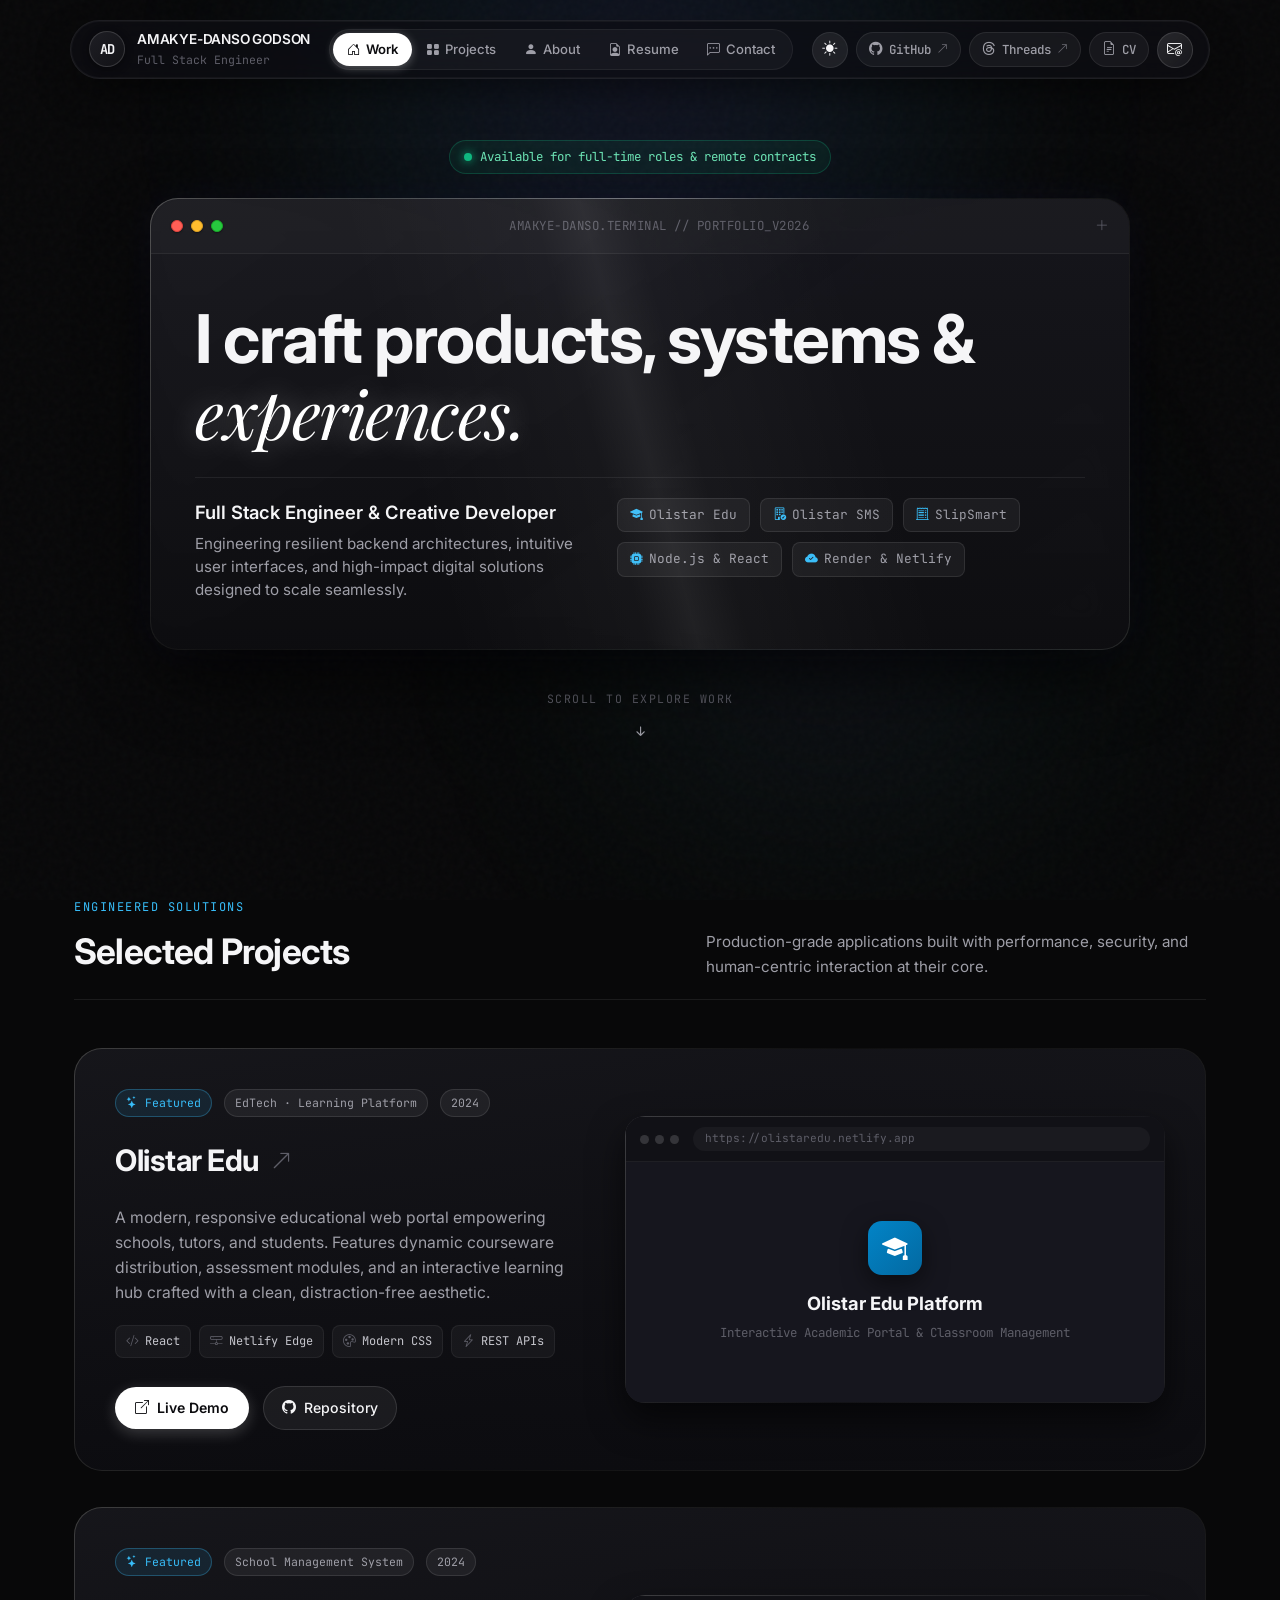
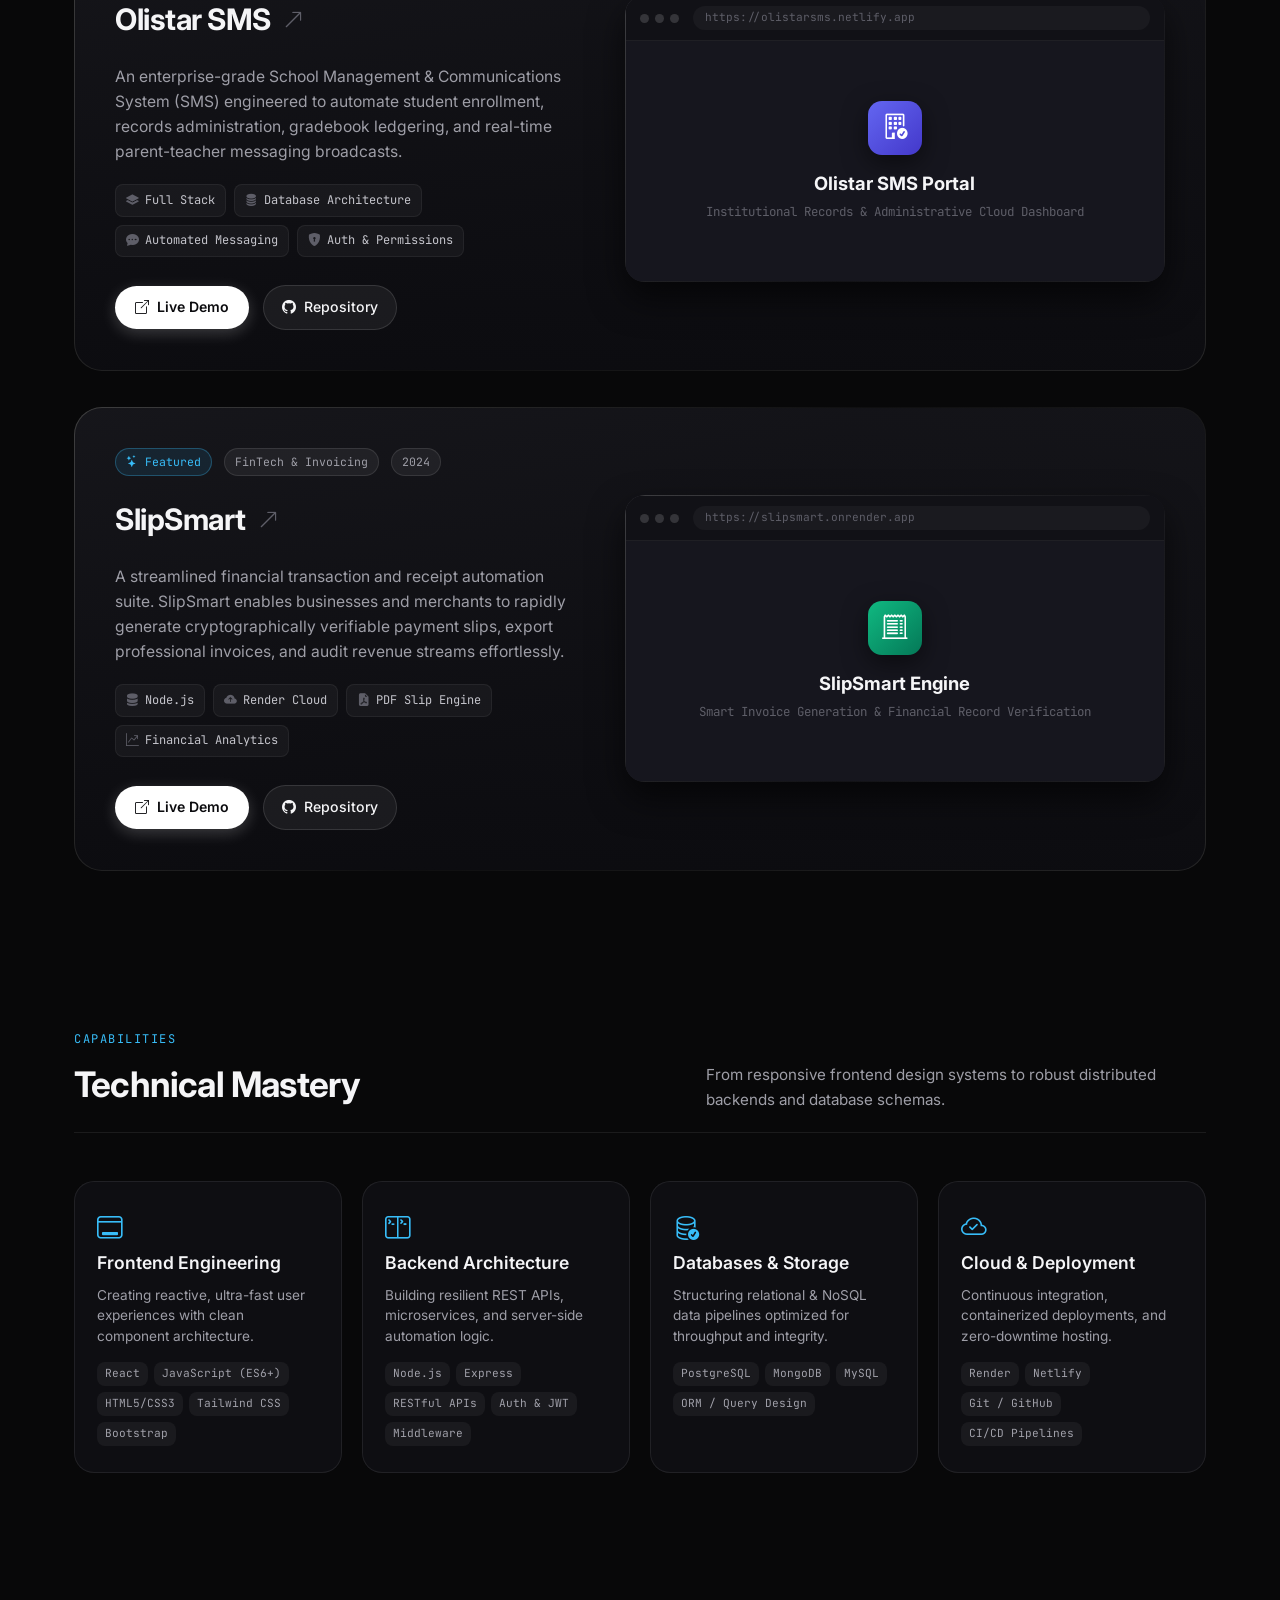
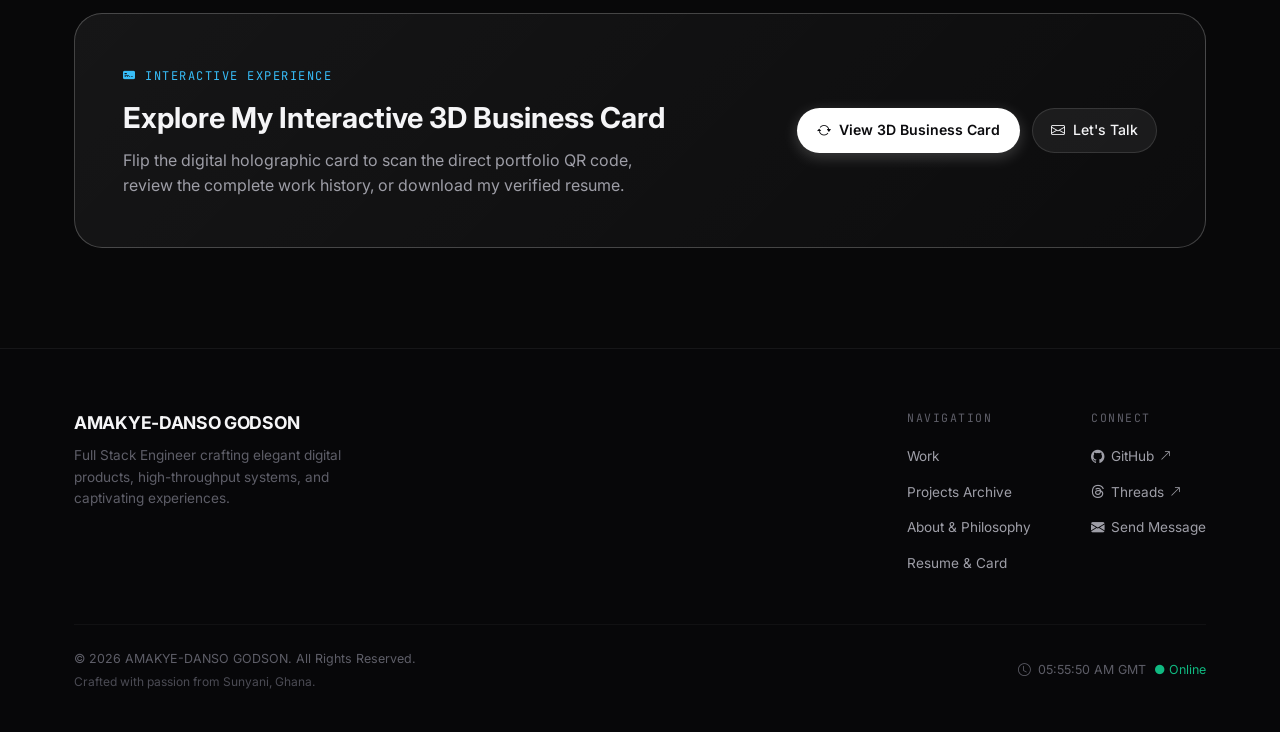
==== index.html @ 81cf9784 "Initial portfolio site" ====
<!DOCTYPE html>
<html lang="en">
<head>
  <meta charset="UTF-8">
  <meta name="viewport" content="width=device-width, initial-scale=1.0">
  <title>AMAKYE-DANSO GODSON — Full Stack Engineer & Creative Developer</title>
  <meta name="description" content="Portfolio of Amakye-Danso Godson, Full Stack Engineer & Creative Developer. Explore featured projects: Olistar Edu, Olistar SMS, SlipSmart, and scalable web solutions.">

  <!-- Bootstrap Icons -->
  <link rel="stylesheet" href="https://cdn.jsdelivr.net/npm/bootstrap-icons@1.11.3/font/bootstrap-icons.min.css">

  <!-- Main Stylesheet -->
  <link rel="stylesheet" href="css/style.css">
</head>
<body>

  <!-- Ambient Light Orbs & Analog Grain -->
  <div class="bg-ambient">
    <div class="ambient-gradient-top"></div>
    <div class="ambient-gradient-bottom"></div>
  </div>
  <div class="bg-noise"></div>

  <div class="site-wrapper">

    <!-- FLOATING ISLAND NAVIGATION -->
    <header class="nav-fixed-container">
      <nav class="nav-bar">
        <!-- Left: Logo & Identity -->
        <a href="index.html" class="nav-left">
          <div class="nav-logo-badge">AD</div>
          <div class="nav-author-info">
            <span class="nav-author-name">AMAKYE-DANSO GODSON</span>
            <span class="nav-author-title">Full Stack Engineer</span>
          </div>
        </a>

        <!-- Center: Nav Pill Switcher -->
        <div class="nav-center">
          <div class="nav-pill-wrapper">
            <a href="index.html" class="nav-link active"><i class="bi bi-house-door"></i> Work</a>
            <a href="projects.html" class="nav-link"><i class="bi bi-grid-fill"></i> Projects</a>
            <a href="about.html" class="nav-link"><i class="bi bi-person-fill"></i> About</a>
            <a href="resume.html" class="nav-link"><i class="bi bi-file-earmark-person"></i> Resume</a>
            <a href="contact.html" class="nav-link"><i class="bi bi-chat-left-dots"></i> Contact</a>
          </div>
        </div>

        <!-- Right: Social Chips & Quick Action -->
        <div class="nav-right">
          <button type="button" class="theme-toggle-btn" id="themeToggleBtn" title="Toggle Light/Dark Theme" aria-label="Toggle Light/Dark Theme">
            <i class="bi bi-sun-fill"></i>
          </button>
          <a href="https://github.com/mizzlebankai" target="_blank" rel="noopener noreferrer" class="nav-chip" title="GitHub Profile">
            <i class="bi bi-github"></i>
            <span>GitHub</span>
            <i class="bi bi-arrow-up-right external-icon"></i>
          </a>
          <a href="https://www.threads.net/@godson.ad" target="_blank" rel="noopener noreferrer" class="nav-chip" title="Threads Profile">
            <i class="bi bi-threads"></i>
            <span>Threads</span>
            <i class="bi bi-arrow-up-right external-icon"></i>
          </a>
          <a href="resume.html" class="nav-chip" title="View Resume">
            <i class="bi bi-file-earmark-text"></i>
            <span>CV</span>
          </a>
          <a href="contact.html" class="nav-contact-btn" title="Contact Me">
            <i class="bi bi-envelope-at"></i>
          </a>
          <button class="mobile-nav-toggle" id="mobileMenuBtn" aria-label="Toggle navigation menu">
            <i class="bi bi-list"></i>
          </button>
        </div>
      </nav>
    </header>

    <!-- MOBILE NAV DRAWER -->
    <div class="mobile-nav-drawer" id="mobileNavDrawer">
      <div style="display: flex; align-items: center; justify-content: space-between; padding: 10px 16px; background: rgba(255, 255, 255, 0.04); border-radius: var(--radius-md); margin-bottom: 4px;">
        <span style="font-size: 0.9rem; font-weight: 500; color: var(--text-secondary);"><i class="bi bi-circle-half me-2"></i> Theme Switch</span>
        <button type="button" class="theme-toggle-btn" title="Toggle Theme" aria-label="Toggle Theme">
          <i class="bi bi-sun-fill"></i>
        </button>
      </div>
      <a href="index.html" class="mobile-nav-link active">
        <span><i class="bi bi-house-door me-2"></i> Home / Work</span>
        <i class="bi bi-chevron-right"></i>
      </a>
      <a href="projects.html" class="mobile-nav-link">
        <span><i class="bi bi-grid-fill me-2"></i> Projects</span>
        <i class="bi bi-chevron-right"></i>
      </a>
      <a href="about.html" class="mobile-nav-link">
        <span><i class="bi bi-person-fill me-2"></i> About Me</span>
        <i class="bi bi-chevron-right"></i>
      </a>
      <a href="resume.html" class="mobile-nav-link">
        <span><i class="bi bi-file-earmark-person me-2"></i> Resume & Business Card</span>
        <i class="bi bi-chevron-right"></i>
      </a>
      <a href="contact.html" class="mobile-nav-link">
        <span><i class="bi bi-chat-left-dots me-2"></i> Contact</span>
        <i class="bi bi-chevron-right"></i>
      </a>
      <div style="display: flex; gap: 10px; margin-top: 8px;">
        <a href="https://github.com/mizzlebankai" target="_blank" class="btn-secondary" style="flex: 1; justify-content: center;">
          <i class="bi bi-github"></i> GitHub
        </a>
        <a href="https://www.threads.net/@godson.ad" target="_blank" class="btn-secondary" style="flex: 1; justify-content: center;">
          <i class="bi bi-threads"></i> Threads
        </a>
      </div>
    </div>

    <!-- MAIN CONTENT -->
    <main>
      <!-- HERO SECTION: THE PERRY WANG OS WINDOW -->
      <section class="section-hero">
        <div class="container" style="display: flex; flex-direction: column; align-items: center;">

          <!-- Availability Pill -->
          <div class="hero-badge-container">
            <div class="status-pill">
              <span class="status-dot"></span>
              <span>Available for full-time roles & remote contracts</span>
            </div>
          </div>

          <!-- The Signature Glass OS Window Card -->
          <div class="window-outer-shell reveal-on-scroll">
            <div class="glare-edge-top"></div>
            <div class="window-body">
              <div class="window-sheen"></div>

              <!-- Window Titlebar with Traffic Lights -->
              <div class="window-titlebar">
                <div class="window-dots">
                  <span class="window-dot red"></span>
                  <span class="window-dot yellow"></span>
                  <span class="window-dot green"></span>
                </div>
                <div class="window-title">amakye-danso.terminal // portfolio_v2026</div>
                <div class="window-controls">
                  <i class="bi bi-plus-lg"></i>
                </div>
              </div>

              <!-- Window Content Area -->
              <div class="window-content">
                <h1 class="hero-headline">
                  I craft products, systems & <span class="serif-italic">experiences.</span>
                </h1>

                <div class="hero-subtext-grid">
                  <div class="hero-role-block">
                    <div class="hero-role-title">Full Stack Engineer & Creative Developer</div>
                    <p class="hero-role-desc">
                      Engineering resilient backend architectures, intuitive user interfaces, and high-impact digital solutions designed to scale seamlessly.
                    </p>
                  </div>

                  <div class="hero-meta-block">
                    <div class="hero-highlights">
                      <div class="hero-tag">
                        <i class="bi bi-mortarboard-fill"></i>
                        <span>Olistar Edu</span>
                      </div>
                      <div class="hero-tag">
                        <i class="bi bi-building-check"></i>
                        <span>Olistar SMS</span>
                      </div>
                      <div class="hero-tag">
                        <i class="bi bi-receipt-cutoff"></i>
                        <span>SlipSmart</span>
                      </div>
                      <div class="hero-tag">
                        <i class="bi bi-cpu-fill"></i>
                        <span>Node.js & React</span>
                      </div>
                      <div class="hero-tag">
                        <i class="bi bi-cloud-check-fill"></i>
                        <span>Render & Netlify</span>
                      </div>
                    </div>
                  </div>
                </div>
              </div>
            </div>
          </div>

          <!-- Bouncing Scroll Indicator -->
          <div class="scroll-indicator-wrap">
            <span class="scroll-text">Scroll to explore work</span>
            <i class="bi bi-arrow-down-short scroll-icon"></i>
          </div>

        </div>
      </section>

      <!-- FEATURED PROJECTS SECTION -->
      <section class="section-projects" id="projects">
        <div class="container">
          <div class="section-header">
            <div class="section-title-wrap">
              <span class="section-overline">Engineered Solutions</span>
              <h2 class="section-title">Selected Projects</h2>
            </div>
            <p class="section-desc">
              Production-grade applications built with performance, security, and human-centric interaction at their core.
            </p>
          </div>

          <div class="projects-grid">

            <!-- PROJECT 1: Olistar Edu -->
            <div class="project-card-outer reveal-on-scroll">
              <div class="card-ambient-bloom bloom-edu"></div>
              <div class="project-card-inner">
                <div class="project-content">
                  <div class="project-meta-row">
                    <span class="project-badge featured"><i class="bi bi-stars"></i> Featured</span>
                    <span class="project-badge">EdTech · Learning Platform</span>
                    <span class="project-badge">2024</span>
                  </div>

                  <div class="project-title-row">
                    <h3 class="project-name">Olistar Edu</h3>
                    <a href="https://Olistaredu.netlify.app" target="_blank" rel="noopener noreferrer" class="project-arrow-icon" title="Visit Live Application">
                      <i class="bi bi-arrow-up-right"></i>
                    </a>
                  </div>

                  <p class="project-description">
                    A modern, responsive educational web portal empowering schools, tutors, and students. Features dynamic courseware distribution, assessment modules, and an interactive learning hub crafted with a clean, distraction-free aesthetic.
                  </p>

                  <div class="project-tech-stack">
                    <span class="tech-chip"><i class="bi bi-code-slash"></i> React</span>
                    <span class="tech-chip"><i class="bi bi-hdd-network"></i> Netlify Edge</span>
                    <span class="tech-chip"><i class="bi bi-palette"></i> Modern CSS</span>
                    <span class="tech-chip"><i class="bi bi-lightning-charge"></i> REST APIs</span>
                  </div>

                  <div class="project-actions">
                    <a href="https://Olistaredu.netlify.app" target="_blank" rel="noopener noreferrer" class="btn-primary">
                      <i class="bi bi-box-arrow-up-right"></i> Live Demo
                    </a>
                    <a href="https://github.com/mizzlebankai" target="_blank" rel="noopener noreferrer" class="btn-secondary">
                      <i class="bi bi-github"></i> Repository
                    </a>
                  </div>
                </div>

                <!-- Visual Preview Mockup -->
                <div class="project-preview-mockup">
                  <div class="mockup-header">
                    <span class="mockup-dot"></span>
                    <span class="mockup-dot"></span>
                    <span class="mockup-dot"></span>
                    <div class="mockup-address-bar">https://olistaredu.netlify.app</div>
                  </div>
                  <div class="mockup-visual">
                    <div class="mockup-inner-hero">
                      <div class="mockup-brand-icon icon-edu">
                        <i class="bi bi-mortarboard-fill"></i>
                      </div>
                      <div class="mockup-brand-title">Olistar Edu Platform</div>
                      <div class="mockup-brand-desc">Interactive Academic Portal & Classroom Management</div>
                    </div>
                  </div>
                </div>
              </div>
            </div>

            <!-- PROJECT 2: Olistar SMS -->
            <div class="project-card-outer reveal-on-scroll">
              <div class="card-ambient-bloom bloom-sms"></div>
              <div class="project-card-inner">
                <div class="project-content">
                  <div class="project-meta-row">
                    <span class="project-badge featured"><i class="bi bi-stars"></i> Featured</span>
                    <span class="project-badge">School Management System</span>
                    <span class="project-badge">2024</span>
                  </div>

                  <div class="project-title-row">
                    <h3 class="project-name">Olistar SMS</h3>
                    <a href="https://olistarsms.netlify.app" target="_blank" rel="noopener noreferrer" class="project-arrow-icon" title="Visit Live Application">
                      <i class="bi bi-arrow-up-right"></i>
                    </a>
                  </div>

                  <p class="project-description">
                    An enterprise-grade School Management & Communications System (SMS) engineered to automate student enrollment, records administration, gradebook ledgering, and real-time parent-teacher messaging broadcasts.
                  </p>

                  <div class="project-tech-stack">
                    <span class="tech-chip"><i class="bi bi-layers-fill"></i> Full Stack</span>
                    <span class="tech-chip"><i class="bi bi-database-fill"></i> Database Architecture</span>
                    <span class="tech-chip"><i class="bi bi-chat-dots-fill"></i> Automated Messaging</span>
                    <span class="tech-chip"><i class="bi bi-shield-lock-fill"></i> Auth & Permissions</span>
                  </div>

                  <div class="project-actions">
                    <a href="https://olistarsms.netlify.app" target="_blank" rel="noopener noreferrer" class="btn-primary">
                      <i class="bi bi-box-arrow-up-right"></i> Live Demo
                    </a>
                    <a href="https://github.com/mizzlebankai" target="_blank" rel="noopener noreferrer" class="btn-secondary">
                      <i class="bi bi-github"></i> Repository
                    </a>
                  </div>
                </div>

                <!-- Visual Preview Mockup -->
                <div class="project-preview-mockup">
                  <div class="mockup-header">
                    <span class="mockup-dot"></span>
                    <span class="mockup-dot"></span>
                    <span class="mockup-dot"></span>
                    <div class="mockup-address-bar">https://olistarsms.netlify.app</div>
                  </div>
                  <div class="mockup-visual">
                    <div class="mockup-inner-hero">
                      <div class="mockup-brand-icon icon-sms">
                        <i class="bi bi-building-check"></i>
                      </div>
                      <div class="mockup-brand-title">Olistar SMS Portal</div>
                      <div class="mockup-brand-desc">Institutional Records & Administrative Cloud Dashboard</div>
                    </div>
                  </div>
                </div>
              </div>
            </div>

            <!-- PROJECT 3: SlipSmart -->
            <div class="project-card-outer reveal-on-scroll">
              <div class="card-ambient-bloom bloom-slipsmart"></div>
              <div class="project-card-inner">
                <div class="project-content">
                  <div class="project-meta-row">
                    <span class="project-badge featured"><i class="bi bi-stars"></i> Featured</span>
                    <span class="project-badge">FinTech & Invoicing</span>
                    <span class="project-badge">2024</span>
                  </div>

                  <div class="project-title-row">
                    <h3 class="project-name">SlipSmart</h3>
                    <a href="https://slipsmart.onrender.app" target="_blank" rel="noopener noreferrer" class="project-arrow-icon" title="Visit Live Application">
                      <i class="bi bi-arrow-up-right"></i>
                    </a>
                  </div>

                  <p class="project-description">
                    A streamlined financial transaction and receipt automation suite. SlipSmart enables businesses and merchants to rapidly generate cryptographically verifiable payment slips, export professional invoices, and audit revenue streams effortlessly.
                  </p>

                  <div class="project-tech-stack">
                    <span class="tech-chip"><i class="bi bi-server"></i> Node.js</span>
                    <span class="tech-chip"><i class="bi bi-cloud-arrow-up-fill"></i> Render Cloud</span>
                    <span class="tech-chip"><i class="bi bi-file-earmark-pdf-fill"></i> PDF Slip Engine</span>
                    <span class="tech-chip"><i class="bi bi-graph-up-arrow"></i> Financial Analytics</span>
                  </div>

                  <div class="project-actions">
                    <a href="https://slipsmart.onrender.app" target="_blank" rel="noopener noreferrer" class="btn-primary">
                      <i class="bi bi-box-arrow-up-right"></i> Live Demo
                    </a>
                    <a href="https://github.com/mizzlebankai" target="_blank" rel="noopener noreferrer" class="btn-secondary">
                      <i class="bi bi-github"></i> Repository
                    </a>
                  </div>
                </div>

                <!-- Visual Preview Mockup -->
                <div class="project-preview-mockup">
                  <div class="mockup-header">
                    <span class="mockup-dot"></span>
                    <span class="mockup-dot"></span>
                    <span class="mockup-dot"></span>
                    <div class="mockup-address-bar">https://slipsmart.onrender.app</div>
                  </div>
                  <div class="mockup-visual">
                    <div class="mockup-inner-hero">
                      <div class="mockup-brand-icon icon-slipsmart">
                        <i class="bi bi-receipt-cutoff"></i>
                      </div>
                      <div class="mockup-brand-title">SlipSmart Engine</div>
                      <div class="mockup-brand-desc">Smart Invoice Generation & Financial Record Verification</div>
                    </div>
                  </div>
                </div>
              </div>
            </div>

          </div>
        </div>
      </section>

      <!-- CORE COMPETENCIES / STACK SECTION -->
      <section class="section-stack">
        <div class="container">
          <div class="section-header">
            <div class="section-title-wrap">
              <span class="section-overline">Capabilities</span>
              <h2 class="section-title">Technical Mastery</h2>
            </div>
            <p class="section-desc">
              From responsive frontend design systems to robust distributed backends and database schemas.
            </p>
          </div>

          <div class="stack-grid">
            <div class="stack-card">
              <i class="bi bi-window-desktop stack-card-icon"></i>
              <h3 class="stack-card-title">Frontend Engineering</h3>
              <p class="stack-card-desc">Creating reactive, ultra-fast user experiences with clean component architecture.</p>
              <div class="stack-tags">
                <span class="stack-pill">React</span>
                <span class="stack-pill">JavaScript (ES6+)</span>
                <span class="stack-pill">HTML5/CSS3</span>
                <span class="stack-pill">Tailwind CSS</span>
                <span class="stack-pill">Bootstrap</span>
              </div>
            </div>

            <div class="stack-card">
              <i class="bi bi-terminal-split stack-card-icon"></i>
              <h3 class="stack-card-title">Backend Architecture</h3>
              <p class="stack-card-desc">Building resilient REST APIs, microservices, and server-side automation logic.</p>
              <div class="stack-tags">
                <span class="stack-pill">Node.js</span>
                <span class="stack-pill">Express</span>
                <span class="stack-pill">RESTful APIs</span>
                <span class="stack-pill">Auth & JWT</span>
                <span class="stack-pill">Middleware</span>
              </div>
            </div>

            <div class="stack-card">
              <i class="bi bi-database-check stack-card-icon"></i>
              <h3 class="stack-card-title">Databases & Storage</h3>
              <p class="stack-card-desc">Structuring relational & NoSQL data pipelines optimized for throughput and integrity.</p>
              <div class="stack-tags">
                <span class="stack-pill">PostgreSQL</span>
                <span class="stack-pill">MongoDB</span>
                <span class="stack-pill">MySQL</span>
                <span class="stack-pill">ORM / Query Design</span>
              </div>
            </div>

            <div class="stack-card">
              <i class="bi bi-cloud-check stack-card-icon"></i>
              <h3 class="stack-card-title">Cloud & Deployment</h3>
              <p class="stack-card-desc">Continuous integration, containerized deployments, and zero-downtime hosting.</p>
              <div class="stack-tags">
                <span class="stack-pill">Render</span>
                <span class="stack-pill">Netlify</span>
                <span class="stack-pill">Git / GitHub</span>
                <span class="stack-pill">CI/CD Pipelines</span>
              </div>
            </div>
          </div>
        </div>
      </section>

      <!-- INTERACTIVE RESUME CALLOUT -->
      <section style="padding: 40px 0 100px;">
        <div class="container">
          <div style="padding: 48px; border-radius: var(--radius-xl); background: linear-gradient(135deg, rgba(255,255,255,0.06) 0%, rgba(255,255,255,0.02) 100%); border: 1px solid var(--border-highlight); display: flex; align-items: center; justify-content: space-between; flex-wrap: wrap; gap: 24px;">
            <div>
              <span class="section-overline"><i class="bi bi-credit-card-2-front-fill me-1"></i> Interactive Experience</span>
              <h3 style="font-size: 1.8rem; margin: 8px 0 6px; font-weight: 700;">Explore My Interactive 3D Business Card</h3>
              <p style="color: var(--text-secondary); max-width: 540px;">
                Flip the digital holographic card to scan the direct portfolio QR code, review the complete work history, or download my verified resume.
              </p>
            </div>
            <div style="display: flex; gap: 12px; flex-wrap: wrap;">
              <a href="resume.html" class="btn-primary">
                <i class="bi bi-arrow-repeat"></i> View 3D Business Card
              </a>
              <a href="contact.html" class="btn-secondary">
                <i class="bi bi-envelope"></i> Let's Talk
              </a>
            </div>
          </div>
        </div>
      </section>
    </main>

    <!-- FOOTER -->
    <footer class="site-footer">
      <div class="container">
        <div class="footer-top">
          <div class="footer-brand">
            <div class="footer-logo">AMAKYE-DANSO GODSON</div>
            <p class="footer-tagline">
              Full Stack Engineer crafting elegant digital products, high-throughput systems, and captivating experiences.
            </p>
          </div>

          <div class="footer-links-grid">
            <div>
              <div class="footer-col-title">Navigation</div>
              <ul class="footer-nav-list">
                <li><a href="index.html" class="footer-nav-link">Work</a></li>
                <li><a href="projects.html" class="footer-nav-link">Projects Archive</a></li>
                <li><a href="about.html" class="footer-nav-link">About & Philosophy</a></li>
                <li><a href="resume.html" class="footer-nav-link">Resume & Card</a></li>
              </ul>
            </div>

            <div>
              <div class="footer-col-title">Connect</div>
              <ul class="footer-nav-list">
                <li>
                  <a href="https://github.com/mizzlebankai" target="_blank" rel="noopener noreferrer" class="footer-nav-link">
                    <i class="bi bi-github"></i> GitHub <i class="bi bi-arrow-up-right" style="font-size: 0.7rem;"></i>
                  </a>
                </li>
                <li>
                  <a href="https://www.threads.net/@godson.ad" target="_blank" rel="noopener noreferrer" class="footer-nav-link">
                    <i class="bi bi-threads"></i> Threads <i class="bi bi-arrow-up-right" style="font-size: 0.7rem;"></i>
                  </a>
                </li>
                <li>
                  <a href="contact.html" class="footer-nav-link">
                    <i class="bi bi-envelope-fill"></i> Send Message
                  </a>
                </li>
              </ul>
            </div>
          </div>
        </div>

        <div class="footer-bottom">
          <div class="footer-bottom-left">
            <div>© 2026 AMAKYE-DANSO GODSON. All Rights Reserved.</div>
            <div class="footer-witty">Crafted with passion from Sunyani, Ghana.</div>
          </div>
          <div style="display: flex; align-items: center; gap: 8px;">
            <i class="bi bi-clock"></i>
            <span id="localClock">--:--:-- GMT</span>
            <span style="color: var(--accent-emerald);">● Online</span>
          </div>
        </div>
      </div>
    </footer>

    <!-- Toast Notification -->
    <div class="toast-notice" id="toastNotice">Copied to clipboard!</div>

  </div>

  <!-- Scripts -->
  <script src="js/main.js"></script>
</body>
</html>
---- css/style.css ----
/* ==========================================================================
   AMAKYE-DANSO GODSON — PORTFOLIO DESIGN SYSTEM
   Inspired by Perry Wang 2023 (perryw-2023.webflow.io)
   ========================================================================== */

@import url('https://fonts.googleapis.com/css2?family=Inter:wght@300;400;500;600;700;800&family=Playfair+Display:ital,wght@0,600;1,400;1,600&family=JetBrains+Mono:wght@400;500;600&display=swap');

:root {
  /* Color Palette */
  --bg-black: #080809;
  --bg-deep: #0e0e12;
  --bg-surface: #141418;
  --bg-card: rgba(20, 20, 26, 0.65);
  --bg-card-hover: rgba(26, 26, 34, 0.85);

  /* Border & Specular Light Effects */
  --border-subtle: rgba(255, 255, 255, 0.08);
  --border-highlight: rgba(255, 255, 255, 0.22);
  --glare-gradient: linear-gradient(90deg, transparent, rgba(255, 255, 255, 0.35), transparent);
  --specular-card-border: linear-gradient(135deg, rgba(255, 255, 255, 0.22) 0%, rgba(255, 255, 255, 0.03) 50%, rgba(255, 255, 255, 0.12) 100%);

  /* Typography Colors */
  --text-primary: #f5f5f7;
  --text-secondary: #9e9ea7;
  --text-muted: #5e5e68;
  --text-accent: #ffffff;

  /* Accent Colors */
  --accent-blue: #38bdf8;
  --accent-indigo: #6366f1;
  --accent-purple: #a855f7;
  --accent-emerald: #10b981;
  --accent-amber: #f59e0b;

  /* Project Glow Colors */
  --glow-olistar-edu: rgba(56, 189, 248, 0.18);
  --glow-olistar-sms: rgba(129, 140, 248, 0.20);
  --glow-slipsmart: rgba(16, 185, 129, 0.18);

  /* Fonts */
  --font-sans: 'Inter', -apple-system, BlinkMacSystemFont, 'Segoe UI', Roboto, sans-serif;
  --font-serif: 'Playfair Display', Georgia, serif;
  --font-mono: 'JetBrains Mono', monospace;

  /* Transitions & Radii */
  --radius-sm: 8px;
  --radius-md: 14px;
  --radius-lg: 20px;
  --radius-xl: 28px;
  --radius-pill: 9999px;
  --transition: all 0.3s cubic-bezier(0.16, 1, 0.3, 1);
  --transition-fast: all 0.15s ease;
}

/* --------------------------------------------------------------------------
   LIGHT THEME OVERRIDES
   -------------------------------------------------------------------------- */
[data-theme="light"] {
  --bg-black: #f8f9fa;
  --bg-deep: #f1f2f6;
  --bg-surface: #e9eaef;
  --bg-card: rgba(255, 255, 255, 0.85);
  --bg-card-hover: rgba(255, 255, 255, 0.98);

  --border-subtle: rgba(0, 0, 0, 0.08);
  --border-highlight: rgba(0, 0, 0, 0.18);
  --glare-gradient: linear-gradient(90deg, transparent, rgba(0, 0, 0, 0.15), transparent);
  --specular-card-border: linear-gradient(135deg, rgba(0, 0, 0, 0.15) 0%, rgba(0, 0, 0, 0.03) 50%, rgba(0, 0, 0, 0.1) 100%);

  --text-primary: #121316;
  --text-secondary: #52535e;
  --text-muted: #888996;
  --text-accent: #000000;

  --glow-olistar-edu: rgba(2, 132, 199, 0.1);
  --glow-olistar-sms: rgba(99, 102, 241, 0.12);
  --glow-slipsmart: rgba(16, 185, 129, 0.1);
}

[data-theme="light"] .nav-bar {
  background: rgba(255, 255, 255, 0.88);
  border: 1px solid rgba(0, 0, 0, 0.08);
  box-shadow: 0 16px 40px -10px rgba(0, 0, 0, 0.08);
}
[data-theme="light"] .nav-logo-badge {
  background: linear-gradient(135deg, #f0f0f4 0%, #e2e2ea 100%);
  border-color: rgba(0, 0, 0, 0.1);
  color: #121316;
}
[data-theme="light"] .nav-pill-wrapper {
  background: rgba(0, 0, 0, 0.05);
  border-color: rgba(0, 0, 0, 0.06);
}
[data-theme="light"] .nav-link.active {
  color: #ffffff;
  background: #121316;
  box-shadow: 0 2px 10px rgba(0, 0, 0, 0.2);
}
[data-theme="light"] .nav-chip {
  background: rgba(0, 0, 0, 0.04);
  border-color: rgba(0, 0, 0, 0.08);
  color: #4a4b56;
}
[data-theme="light"] .nav-chip:hover {
  background: rgba(0, 0, 0, 0.08);
  color: #121316;
}
[data-theme="light"] .window-outer-shell {
  background: linear-gradient(145deg, rgba(0, 0, 0, 0.14) 0%, rgba(0, 0, 0, 0.03) 45%, rgba(0, 0, 0, 0.09) 100%);
  box-shadow: 0 30px 70px -15px rgba(0, 0, 0, 0.12);
}
[data-theme="light"] .window-body {
  background: linear-gradient(180deg, #ffffff 0%, #f7f8fb 100%);
}
[data-theme="light"] .window-titlebar {
  background: rgba(0, 0, 0, 0.02);
  border-bottom-color: rgba(0, 0, 0, 0.06);
}
[data-theme="light"] .serif-italic {
  color: #121316;
  text-shadow: none;
}
[data-theme="light"] .hero-subtext-grid {
  border-top-color: rgba(0, 0, 0, 0.08);
}
[data-theme="light"] .hero-tag {
  background: rgba(0, 0, 0, 0.04);
  border-color: rgba(0, 0, 0, 0.08);
  color: #4a4b56;
}
[data-theme="light"] .project-card-inner {
  background: linear-gradient(180deg, #ffffff 0%, #fbfbfc 100%);
  box-shadow: 0 10px 30px rgba(0, 0, 0, 0.04);
}
[data-theme="light"] .project-badge {
  background: rgba(0, 0, 0, 0.05);
  border-color: rgba(0, 0, 0, 0.08);
}
[data-theme="light"] .tech-chip {
  background: rgba(0, 0, 0, 0.04);
  border-color: rgba(0, 0, 0, 0.08);
  color: #4a4b56;
}
[data-theme="light"] .mockup-header {
  background: #f0f1f5;
  border-bottom-color: rgba(0, 0, 0, 0.08);
}
[data-theme="light"] .mockup-address-bar {
  background: rgba(0, 0, 0, 0.06);
  color: #6a6b78;
}
[data-theme="light"] .mockup-visual {
  background: #f8f9fc;
}
[data-theme="light"] .btn-primary {
  background: #121316;
  color: #ffffff;
  box-shadow: 0 4px 15px rgba(0, 0, 0, 0.15);
}
[data-theme="light"] .btn-primary:hover {
  background: #25262c;
}
[data-theme="light"] .btn-secondary {
  background: rgba(0, 0, 0, 0.05);
  border-color: rgba(0, 0, 0, 0.1);
  color: #121316;
}
[data-theme="light"] .btn-secondary:hover {
  background: rgba(0, 0, 0, 0.09);
}
[data-theme="light"] .stack-card {
  background: rgba(255, 255, 255, 0.85);
  border-color: rgba(0, 0, 0, 0.08);
}
[data-theme="light"] .stack-pill {
  background: rgba(0, 0, 0, 0.04);
  color: #4a4b56;
}
[data-theme="light"] .contact-container-box {
  background: rgba(255, 255, 255, 0.9);
  border-color: rgba(0, 0, 0, 0.08);
  box-shadow: 0 20px 50px rgba(0, 0, 0, 0.06);
}
[data-theme="light"] .direct-email-card {
  background: rgba(0, 0, 0, 0.03);
  border-color: rgba(0, 0, 0, 0.08);
}
[data-theme="light"] .form-input, [data-theme="light"] .form-textarea {
  background: rgba(0, 0, 0, 0.02);
  border-color: rgba(0, 0, 0, 0.12);
  color: #121316;
}
[data-theme="light"] .site-footer {
  background: #f0f1f6;
  border-top-color: rgba(0, 0, 0, 0.08);
}
[data-theme="light"] .mobile-nav-drawer {
  background: rgba(255, 255, 255, 0.98);
  border-color: rgba(0, 0, 0, 0.1);
  box-shadow: 0 20px 40px rgba(0, 0, 0, 0.1);
}
[data-theme="light"] .mobile-nav-link {
  background: rgba(0, 0, 0, 0.03);
  color: #52535e;
}
[data-theme="light"] .mobile-nav-link.active {
  background: #121316;
  color: #ffffff;
}
[data-theme="light"] .ambient-gradient-top {
  background: radial-gradient(circle, rgba(99, 102, 241, 0.08) 0%, rgba(56, 189, 248, 0.04) 40%, transparent 70%);
}
[data-theme="light"] .card-face-front {
  background: radial-gradient(circle at 20% 20%, #ffffff 0%, #ececf2 75%);
  border-color: rgba(0, 0, 0, 0.15);
}
[data-theme="light"] .card-full-name {
  color: #121316;
}
[data-theme="light"] .card-front-bottom {
  border-top-color: rgba(0, 0, 0, 0.08);
}
[data-theme="light"] .card-face-back {
  background: #ffffff;
  border-color: rgba(0, 0, 0, 0.15);
}
[data-theme="light"] .qr-scan-title {
  color: #121316;
}

/* --------------------------------------------------------------------------
   THEME TOGGLE BUTTON
   -------------------------------------------------------------------------- */
.theme-toggle-btn {
  display: flex;
  align-items: center;
  justify-content: center;
  width: 36px;
  height: 36px;
  border-radius: 50%;
  background: rgba(255, 255, 255, 0.08);
  border: 1px solid var(--border-subtle);
  color: var(--text-primary);
  font-size: 0.95rem;
  transition: var(--transition);
  cursor: pointer;
}

.theme-toggle-btn:hover {
  background: rgba(255, 255, 255, 0.16);
  border-color: rgba(255, 255, 255, 0.3);
  transform: scale(1.08);
}

[data-theme="light"] .theme-toggle-btn {
  background: rgba(0, 0, 0, 0.05);
  border-color: rgba(0, 0, 0, 0.1);
  color: #121316;
}

[data-theme="light"] .theme-toggle-btn:hover {
  background: rgba(0, 0, 0, 0.1);
  border-color: rgba(0, 0, 0, 0.2);
}

/* --------------------------------------------------------------------------
   SCROLL REVEAL ANIMATIONS (SMOOTH PERRY WANG FEEL)
   -------------------------------------------------------------------------- */
.reveal-on-scroll {
  opacity: 0;
  transform: translateY(32px);
  transition: opacity 0.8s cubic-bezier(0.16, 1, 0.3, 1), transform 0.8s cubic-bezier(0.16, 1, 0.3, 1);
  will-change: opacity, transform;
}

.reveal-on-scroll.is-visible {
  opacity: 1;
  transform: translateY(0);
}

.reveal-delay-1 { transition-delay: 0.1s; }
.reveal-delay-2 { transition-delay: 0.2s; }
.reveal-delay-3 { transition-delay: 0.3s; }
.reveal-delay-4 { transition-delay: 0.4s; }

/* --------------------------------------------------------------------------
   RESET & BASE STYLES
   -------------------------------------------------------------------------- */
*, *::before, *::after {
  box-sizing: border-box;
  margin: 0;
  padding: 0;
}

html {
  font-size: 16px;
  scroll-behavior: smooth;
  background-color: var(--bg-black);
  color: var(--text-primary);
  font-family: var(--font-sans);
  -webkit-font-smoothing: antialiased;
  -moz-osx-font-smoothing: grayscale;
}

body {
  min-height: 100vh;
  background-color: var(--bg-black);
  overflow-x: hidden;
  position: relative;
  line-height: 1.6;
}

/* Custom scrollbar */
::-webkit-scrollbar {
  width: 6px;
  height: 6px;
}
::-webkit-scrollbar-track {
  background: var(--bg-black);
}
::-webkit-scrollbar-thumb {
  background: rgba(255, 255, 255, 0.15);
  border-radius: var(--radius-pill);
}
::-webkit-scrollbar-thumb:hover {
  background: rgba(255, 255, 255, 0.3);
}

a {
  color: inherit;
  text-decoration: none;
}

img {
  max-width: 100%;
  height: auto;
  display: block;
}

button {
  background: none;
  border: none;
  font: inherit;
  color: inherit;
  cursor: pointer;
}

/* Ambient Background Light & Noise Overlay */
.bg-ambient {
  position: fixed;
  inset: 0;
  pointer-events: none;
  z-index: 0;
  overflow: hidden;
}

.ambient-gradient-top {
  position: absolute;
  top: -20vh;
  left: 50%;
  transform: translateX(-50%);
  width: 90vw;
  max-width: 1100px;
  height: 60vh;
  background: radial-gradient(circle, rgba(99, 102, 241, 0.12) 0%, rgba(56, 189, 248, 0.06) 40%, transparent 70%);
  filter: blur(80px);
}

.ambient-gradient-bottom {
  position: absolute;
  bottom: 5vh;
  right: 10%;
  width: 50vw;
  max-width: 700px;
  height: 50vh;
  background: radial-gradient(circle, rgba(168, 85, 247, 0.08) 0%, rgba(16, 185, 129, 0.05) 50%, transparent 80%);
  filter: blur(100px);
}

.bg-noise {
  position: fixed;
  inset: 0;
  opacity: 0.025;
  pointer-events: none;
  z-index: 1;
  background-image: url("data:image/svg+xml,%3Csvg viewBox='0 0 200 200' xmlns='http://www.w3.org/2000/svg'%3E%3Cfilter id='noiseFilter'%3E%3CfeTurbulence type='fractalNoise' baseFrequency='0.8' numOctaves='3' stitchTiles='stitch'/%3E%3C/filter%3E%3Crect width='100%25' height='100%25' filter='url(%23noiseFilter)'/%3E%3C/svg%3E");
}

/* Page wrapper */
.site-wrapper {
  position: relative;
  z-index: 2;
  display: flex;
  flex-direction: column;
  min-height: 100vh;
}

.container {
  width: 100%;
  max-width: 1180px;
  margin: 0 auto;
  padding: 0 24px;
}

/* --------------------------------------------------------------------------
   FLOATING ISLAND NAVIGATION
   -------------------------------------------------------------------------- */
.nav-fixed-container {
  position: fixed;
  top: 20px;
  left: 0;
  width: 100%;
  display: flex;
  justify-content: center;
  z-index: 100;
  padding: 0 16px;
  pointer-events: none;
}

.nav-bar {
  pointer-events: auto;
  display: flex;
  align-items: center;
  justify-content: space-between;
  width: 100%;
  max-width: 1140px;
  padding: 8px 12px;
  background: rgba(14, 14, 18, 0.78);
  backdrop-filter: blur(24px) saturate(180%);
  -webkit-backdrop-filter: blur(24px) saturate(180%);
  border: 1px solid var(--border-subtle);
  border-radius: var(--radius-pill);
  box-shadow: 0 16px 40px -10px rgba(0, 0, 0, 0.6), 0 0 0 1px rgba(255, 255, 255, 0.04) inset;
  transition: var(--transition);
}

.nav-left {
  display: flex;
  align-items: center;
  gap: 12px;
  padding-left: 6px;
}

.nav-logo-badge {
  display: flex;
  align-items: center;
  justify-content: center;
  width: 36px;
  height: 36px;
  border-radius: 50%;
  background: linear-gradient(135deg, #1e1e24 0%, #121216 100%);
  border: 1px solid rgba(255, 255, 255, 0.15);
  box-shadow: 0 2px 8px rgba(0, 0, 0, 0.4);
  font-family: var(--font-mono);
  font-weight: 700;
  font-size: 0.85rem;
  letter-spacing: -0.5px;
  color: var(--text-primary);
  transition: var(--transition);
}

.nav-logo-badge:hover {
  border-color: rgba(255, 255, 255, 0.4);
  transform: scale(1.05);
}

.nav-author-info {
  display: flex;
  flex-direction: column;
}

.nav-author-name {
  font-size: 0.85rem;
  font-weight: 600;
  letter-spacing: -0.2px;
  color: var(--text-primary);
}

.nav-author-title {
  font-size: 0.72rem;
  font-family: var(--font-mono);
  color: var(--text-muted);
}

/* Nav center pill */
.nav-center {
  display: flex;
  align-items: center;
}

.nav-pill-wrapper {
  position: relative;
  display: flex;
  align-items: center;
  background: rgba(255, 255, 255, 0.04);
  border: 1px solid rgba(255, 255, 255, 0.06);
  border-radius: var(--radius-pill);
  padding: 3px;
}

.nav-link {
  position: relative;
  z-index: 2;
  padding: 6px 14px;
  font-size: 0.82rem;
  font-weight: 500;
  color: var(--text-secondary);
  border-radius: var(--radius-pill);
  transition: var(--transition-fast);
  display: flex;
  align-items: center;
  gap: 6px;
}

.nav-link:hover {
  color: var(--text-primary);
}

.nav-link.active {
  color: #0d0d10;
  font-weight: 600;
  background: #ffffff;
  box-shadow: 0 2px 10px rgba(255, 255, 255, 0.3);
}

/* Nav right chips */
.nav-right {
  display: flex;
  align-items: center;
  gap: 8px;
  padding-right: 4px;
}

.nav-chip {
  display: inline-flex;
  align-items: center;
  gap: 6px;
  padding: 6px 12px;
  font-size: 0.78rem;
  font-family: var(--font-mono);
  font-weight: 500;
  color: var(--text-secondary);
  background: rgba(255, 255, 255, 0.05);
  border: 1px solid rgba(255, 255, 255, 0.08);
  border-radius: var(--radius-pill);
  transition: var(--transition);
}

.nav-chip:hover {
  color: var(--text-primary);
  background: rgba(255, 255, 255, 0.1);
  border-color: rgba(255, 255, 255, 0.2);
  transform: translateY(-1px);
}

.nav-chip i {
  font-size: 0.85rem;
}

.nav-chip .external-icon {
  font-size: 0.7rem;
  opacity: 0.6;
  transition: transform 0.2s ease;
}

.nav-chip:hover .external-icon {
  transform: translate(2px, -2px);
  opacity: 1;
}

.nav-contact-btn {
  display: flex;
  align-items: center;
  justify-content: center;
  width: 36px;
  height: 36px;
  border-radius: 50%;
  background: linear-gradient(135deg, rgba(255, 255, 255, 0.12) 0%, rgba(255, 255, 255, 0.05) 100%);
  border: 1px solid rgba(255, 255, 255, 0.12);
  color: var(--text-primary);
  font-size: 0.95rem;
  transition: var(--transition);
}

.nav-contact-btn:hover {
  background: rgba(255, 255, 255, 0.2);
  border-color: rgba(255, 255, 255, 0.35);
  transform: scale(1.08);
}

/* Mobile Nav Toggle */
.mobile-nav-toggle {
  display: none;
  align-items: center;
  justify-content: center;
  width: 36px;
  height: 36px;
  border-radius: 50%;
  background: rgba(255, 255, 255, 0.08);
  border: 1px solid var(--border-subtle);
  color: var(--text-primary);
  font-size: 1.1rem;
}

/* Mobile Navigation Dropdown */
.mobile-nav-drawer {
  position: fixed;
  top: 76px;
  left: 16px;
  right: 16px;
  background: rgba(14, 14, 18, 0.96);
  backdrop-filter: blur(24px);
  border: 1px solid var(--border-subtle);
  border-radius: var(--radius-lg);
  padding: 20px;
  box-shadow: 0 20px 40px rgba(0, 0, 0, 0.8);
  z-index: 99;
  display: none;
  flex-direction: column;
  gap: 12px;
  transform: translateY(-10px);
  opacity: 0;
  transition: var(--transition);
  pointer-events: none;
}

.mobile-nav-drawer.open {
  display: flex;
  transform: translateY(0);
  opacity: 1;
  pointer-events: auto;
}

.mobile-nav-link {
  display: flex;
  align-items: center;
  justify-content: space-between;
  padding: 12px 16px;
  font-size: 1rem;
  font-weight: 500;
  color: var(--text-secondary);
  border-radius: var(--radius-md);
  background: rgba(255, 255, 255, 0.03);
}

.mobile-nav-link.active {
  color: #fff;
  background: rgba(255, 255, 255, 0.1);
  font-weight: 600;
}

/* --------------------------------------------------------------------------
   HERO SECTION (THE PERRY WANG OS WINDOW)
   -------------------------------------------------------------------------- */
.section-hero {
  padding-top: 140px;
  padding-bottom: 70px;
  display: flex;
  flex-direction: column;
  align-items: center;
  position: relative;
}

/* Status / Availability pill */
.hero-badge-container {
  margin-bottom: 24px;
  display: inline-flex;
}

.status-pill {
  display: inline-flex;
  align-items: center;
  gap: 8px;
  padding: 6px 14px;
  background: rgba(16, 185, 129, 0.08);
  border: 1px solid rgba(16, 185, 129, 0.25);
  border-radius: var(--radius-pill);
  font-size: 0.78rem;
  font-family: var(--font-mono);
  color: #6ee7b7;
}

.status-dot {
  width: 8px;
  height: 8px;
  border-radius: 50%;
  background-color: var(--accent-emerald);
  box-shadow: 0 0 10px var(--accent-emerald);
  animation: pulseGlow 2s infinite;
}

@keyframes pulseGlow {
  0%, 100% { opacity: 1; transform: scale(1); }
  50% { opacity: 0.5; transform: scale(0.85); }
}

/* Window Outer Bevel & Glare */
.window-outer-shell {
  width: 100%;
  max-width: 980px;
  position: relative;
  border-radius: var(--radius-xl);
  padding: 1px;
  background: linear-gradient(145deg, rgba(255, 255, 255, 0.3) 0%, rgba(255, 255, 255, 0.03) 45%, rgba(255, 255, 255, 0.12) 100%);
  box-shadow: 0 30px 80px -15px rgba(0, 0, 0, 0.85), 0 0 40px rgba(99, 102, 241, 0.06);
  overflow: hidden;
}

/* Top Specular Glare Line */
.glare-edge-top {
  position: absolute;
  top: 0;
  left: 20%;
  right: 20%;
  height: 1px;
  background: var(--glare-gradient);
  z-index: 5;
  pointer-events: none;
}

/* Window Main Body */
.window-body {
  position: relative;
  background: linear-gradient(180deg, rgba(22, 22, 28, 0.94) 0%, rgba(13, 13, 16, 0.97) 100%);
  border-radius: calc(var(--radius-xl) - 1px);
  overflow: hidden;
  backdrop-filter: blur(20px);
}

/* Diagonal Sheen Animation */
.window-sheen {
  position: absolute;
  top: -100%;
  left: -50%;
  width: 200%;
  height: 300%;
  background: linear-gradient(60deg, transparent 40%, rgba(255, 255, 255, 0.03) 48%, rgba(255, 255, 255, 0.08) 50%, rgba(255, 255, 255, 0.03) 52%, transparent 60%);
  transform: rotate(15deg);
  pointer-events: none;
  animation: sweepSheen 12s infinite ease-in-out;
}

@keyframes sweepSheen {
  0% { transform: translateY(-30%) rotate(15deg); }
  25%, 100% { transform: translateY(40%) rotate(15deg); }
}

/* Window Bar (Traffic lights & Title) */
.window-titlebar {
  display: flex;
  align-items: center;
  justify-content: space-between;
  padding: 16px 20px;
  border-bottom: 1px solid rgba(255, 255, 255, 0.06);
  background: rgba(255, 255, 255, 0.02);
}

.window-dots {
  display: flex;
  align-items: center;
  gap: 8px;
}

.window-dot {
  width: 12px;
  height: 12px;
  border-radius: 50%;
  display: inline-block;
  box-shadow: 0 1px 2px rgba(0, 0, 0, 0.4);
}

.window-dot.red { background: #ff5f56; border: 1px solid #e0443e; }
.window-dot.yellow { background: #ffbd2e; border: 1px solid #dea123; }
.window-dot.green { background: #27c93f; border: 1px solid #1aab29; }

.window-title {
  font-size: 0.78rem;
  font-family: var(--font-mono);
  color: var(--text-muted);
  letter-spacing: 0.5px;
  text-transform: uppercase;
}

.window-controls {
  display: flex;
  align-items: center;
  gap: 8px;
  color: var(--text-muted);
  font-size: 0.85rem;
}

/* Window Content */
.window-content {
  padding: 48px 44px;
}

.hero-headline {
  font-size: clamp(2.4rem, 5.5vw, 4.2rem);
  font-weight: 700;
  line-height: 1.1;
  letter-spacing: -1.5px;
  color: var(--text-primary);
  margin-bottom: 24px;
}

.serif-italic {
  font-family: var(--font-serif);
  font-style: italic;
  font-weight: 400;
  color: #ffffff;
  text-shadow: 0 0 30px rgba(255, 255, 255, 0.3);
}

.hero-subtext-grid {
  display: grid;
  grid-template-columns: 1fr 1.2fr;
  gap: 32px;
  align-items: start;
  padding-top: 20px;
  border-top: 1px solid rgba(255, 255, 255, 0.07);
}

.hero-role-block {
  display: flex;
  flex-direction: column;
  gap: 6px;
}

.hero-role-title {
  font-size: 1.15rem;
  font-weight: 600;
  color: var(--text-primary);
}

.hero-role-desc {
  font-size: 0.95rem;
  color: var(--text-secondary);
  line-height: 1.5;
}

.hero-meta-block {
  display: flex;
  flex-direction: column;
  gap: 14px;
}

.hero-highlights {
  display: flex;
  flex-wrap: wrap;
  gap: 10px;
}

.hero-tag {
  display: inline-flex;
  align-items: center;
  gap: 6px;
  padding: 6px 12px;
  background: rgba(255, 255, 255, 0.05);
  border: 1px solid rgba(255, 255, 255, 0.09);
  border-radius: var(--radius-sm);
  font-size: 0.8rem;
  font-family: var(--font-mono);
  color: var(--text-secondary);
}

.hero-tag i {
  color: var(--accent-blue);
}

/* Scroll down prompt */
.scroll-indicator-wrap {
  margin-top: 40px;
  display: flex;
  flex-direction: column;
  align-items: center;
  gap: 8px;
}

.scroll-text {
  font-size: 0.72rem;
  font-family: var(--font-mono);
  letter-spacing: 1.5px;
  color: var(--text-muted);
  text-transform: uppercase;
}

.scroll-icon {
  font-size: 1.2rem;
  color: var(--text-secondary);
  animation: bounceDown 2s infinite;
}

@keyframes bounceDown {
  0%, 20%, 50%, 80%, 100% { transform: translateY(0); }
  40% { transform: translateY(6px); }
  60% { transform: translateY(3px); }
}

/* --------------------------------------------------------------------------
   FEATURED PROJECTS SECTION (BENTO GLOW CARDS)
   -------------------------------------------------------------------------- */
.section-projects {
  padding: 80px 0 100px;
  position: relative;
}

.section-header {
  display: flex;
  align-items: flex-end;
  justify-content: space-between;
  margin-bottom: 48px;
  border-bottom: 1px solid rgba(255, 255, 255, 0.08);
  padding-bottom: 20px;
}

.section-title-wrap {
  display: flex;
  flex-direction: column;
  gap: 6px;
}

.section-overline {
  font-family: var(--font-mono);
  font-size: 0.75rem;
  text-transform: uppercase;
  letter-spacing: 1.5px;
  color: var(--accent-blue);
}

.section-title {
  font-size: 2.2rem;
  font-weight: 700;
  letter-spacing: -0.8px;
  color: var(--text-primary);
}

.section-desc {
  font-size: 0.95rem;
  color: var(--text-secondary);
  max-width: 500px;
}

/* Project Cards Stack */
.projects-grid {
  display: flex;
  flex-direction: column;
  gap: 36px;
}

.project-card-outer {
  position: relative;
  border-radius: var(--radius-xl);
  padding: 1px;
  background: var(--specular-card-border);
  transition: var(--transition);
}

.project-card-outer:hover {
  background: linear-gradient(135deg, rgba(255, 255, 255, 0.45) 0%, rgba(255, 255, 255, 0.05) 50%, rgba(255, 255, 255, 0.25) 100%);
  transform: translateY(-4px);
  box-shadow: 0 24px 60px -10px rgba(0, 0, 0, 0.85);
}

/* Ambient color bloom backdrop per project */
.card-ambient-bloom {
  position: absolute;
  inset: 0;
  border-radius: var(--radius-xl);
  opacity: 0;
  filter: blur(40px);
  z-index: 0;
  transition: opacity 0.5s ease;
  pointer-events: none;
}

.project-card-outer:hover .card-ambient-bloom {
  opacity: 0.5;
}

.bloom-edu { background: radial-gradient(circle at 70% 30%, #0284c7, transparent 70%); }
.bloom-sms { background: radial-gradient(circle at 70% 30%, #6366f1, transparent 70%); }
.bloom-slipsmart { background: radial-gradient(circle at 70% 30%, #059669, transparent 70%); }

.project-card-inner {
  position: relative;
  z-index: 1;
  background: linear-gradient(180deg, rgba(20, 20, 25, 0.95) 0%, rgba(12, 12, 16, 0.98) 100%);
  border-radius: calc(var(--radius-xl) - 1px);
  padding: 40px;
  display: grid;
  grid-template-columns: 1fr 1.15fr;
  gap: 40px;
  align-items: center;
  overflow: hidden;
}

/* Project Info Left */
.project-content {
  display: flex;
  flex-direction: column;
  gap: 20px;
}

.project-meta-row {
  display: flex;
  align-items: center;
  gap: 12px;
}

.project-badge {
  font-family: var(--font-mono);
  font-size: 0.72rem;
  padding: 4px 10px;
  border-radius: var(--radius-pill);
  background: rgba(255, 255, 255, 0.06);
  border: 1px solid rgba(255, 255, 255, 0.1);
  color: var(--text-secondary);
}

.project-badge.featured {
  background: rgba(56, 189, 248, 0.1);
  border-color: rgba(56, 189, 248, 0.3);
  color: var(--accent-blue);
}

.project-title-row {
  display: flex;
  align-items: center;
  gap: 12px;
}

.project-name {
  font-size: 1.85rem;
  font-weight: 700;
  letter-spacing: -0.5px;
  color: var(--text-primary);
}

.project-arrow-icon {
  font-size: 1.3rem;
  color: var(--text-muted);
  transition: var(--transition);
}

.project-card-outer:hover .project-arrow-icon {
  color: var(--text-primary);
  transform: translate(4px, -4px);
}

.project-description {
  font-size: 0.98rem;
  color: var(--text-secondary);
  line-height: 1.6;
}

.project-tech-stack {
  display: flex;
  flex-wrap: wrap;
  gap: 8px;
}

.tech-chip {
  display: inline-flex;
  align-items: center;
  gap: 6px;
  padding: 5px 10px;
  background: rgba(255, 255, 255, 0.04);
  border: 1px solid rgba(255, 255, 255, 0.06);
  border-radius: var(--radius-sm);
  font-size: 0.75rem;
  font-family: var(--font-mono);
  color: #c4c4cb;
}

.tech-chip i {
  font-size: 0.8rem;
  color: var(--text-muted);
}

.project-actions {
  display: flex;
  align-items: center;
  gap: 14px;
  padding-top: 8px;
}

.btn-primary {
  display: inline-flex;
  align-items: center;
  gap: 8px;
  padding: 10px 20px;
  background: #ffffff;
  color: #0b0b0e;
  font-weight: 600;
  font-size: 0.88rem;
  border-radius: var(--radius-pill);
  transition: var(--transition);
  box-shadow: 0 4px 15px rgba(255, 255, 255, 0.2);
}

.btn-primary:hover {
  background: #eaeaf0;
  transform: translateY(-2px);
  box-shadow: 0 6px 20px rgba(255, 255, 255, 0.35);
}

.btn-secondary {
  display: inline-flex;
  align-items: center;
  gap: 8px;
  padding: 10px 18px;
  background: rgba(255, 255, 255, 0.06);
  border: 1px solid rgba(255, 255, 255, 0.12);
  color: var(--text-primary);
  font-weight: 500;
  font-size: 0.88rem;
  border-radius: var(--radius-pill);
  transition: var(--transition);
}

.btn-secondary:hover {
  background: rgba(255, 255, 255, 0.12);
  border-color: rgba(255, 255, 255, 0.25);
  transform: translateY(-2px);
}

/* Project Visual Showcase Right */
.project-preview-mockup {
  position: relative;
  border-radius: var(--radius-lg);
  padding: 1px;
  background: linear-gradient(135deg, rgba(255, 255, 255, 0.18) 0%, rgba(255, 255, 255, 0.02) 60%, rgba(255, 255, 255, 0.08) 100%);
  overflow: hidden;
  box-shadow: 0 16px 35px rgba(0, 0, 0, 0.6);
}

.mockup-header {
  display: flex;
  align-items: center;
  gap: 6px;
  padding: 10px 14px;
  background: #111116;
  border-bottom: 1px solid rgba(255, 255, 255, 0.06);
}

.mockup-dot {
  width: 9px;
  height: 9px;
  border-radius: 50%;
  background: rgba(255, 255, 255, 0.15);
}

.mockup-address-bar {
  flex-grow: 1;
  margin-left: 8px;
  padding: 3px 12px;
  background: rgba(255, 255, 255, 0.04);
  border-radius: var(--radius-pill);
  font-size: 0.7rem;
  font-family: var(--font-mono);
  color: var(--text-muted);
  overflow: hidden;
  text-overflow: ellipsis;
  white-space: nowrap;
}

.mockup-visual {
  height: 240px;
  background: #16161e;
  display: flex;
  flex-direction: column;
  align-items: center;
  justify-content: center;
  position: relative;
  overflow: hidden;
}

/* Stylized Visual Representation inside Mockup */
.mockup-inner-hero {
  text-align: center;
  padding: 24px;
  z-index: 2;
}

.mockup-brand-icon {
  width: 54px;
  height: 54px;
  border-radius: 14px;
  margin: 0 auto 14px;
  display: flex;
  align-items: center;
  justify-content: center;
  font-size: 1.6rem;
  color: #fff;
  box-shadow: 0 8px 24px rgba(0, 0, 0, 0.5);
}

.icon-edu { background: linear-gradient(135deg, #0284c7 0%, #0369a1 100%); }
.icon-sms { background: linear-gradient(135deg, #6366f1 0%, #4338ca 100%); }
.icon-slipsmart { background: linear-gradient(135deg, #10b981 0%, #047857 100%); }

.mockup-brand-title {
  font-size: 1.15rem;
  font-weight: 700;
  color: var(--text-primary);
  margin-bottom: 4px;
}

.mockup-brand-desc {
  font-size: 0.78rem;
  font-family: var(--font-mono);
  color: var(--text-muted);
}

/* --------------------------------------------------------------------------
   TECH STACK & CORE COMPETENCIES (MINI BENTO)
   -------------------------------------------------------------------------- */
.section-stack {
  padding: 60px 0 100px;
}

.stack-grid {
  display: grid;
  grid-template-columns: repeat(4, 1fr);
  gap: 20px;
}

.stack-card {
  padding: 26px 22px;
  background: rgba(18, 18, 24, 0.7);
  border: 1px solid var(--border-subtle);
  border-radius: var(--radius-lg);
  backdrop-filter: blur(16px);
  transition: var(--transition);
}

.stack-card:hover {
  border-color: rgba(255, 255, 255, 0.2);
  transform: translateY(-3px);
  background: rgba(24, 24, 32, 0.85);
}

.stack-card-icon {
  font-size: 1.6rem;
  color: var(--accent-blue);
  margin-bottom: 16px;
}

.stack-card-title {
  font-size: 1.1rem;
  font-weight: 600;
  color: var(--text-primary);
  margin-bottom: 8px;
}

.stack-card-desc {
  font-size: 0.85rem;
  color: var(--text-secondary);
  line-height: 1.5;
  margin-bottom: 16px;
}

.stack-tags {
  display: flex;
  flex-wrap: wrap;
  gap: 6px;
}

.stack-pill {
  font-size: 0.7rem;
  font-family: var(--font-mono);
  padding: 3px 8px;
  border-radius: var(--radius-sm);
  background: rgba(255, 255, 255, 0.05);
  color: #a1a1aa;
}

/* --------------------------------------------------------------------------
   3D FLIP BUSINESS CARD (FOR RESUME PAGE)
   -------------------------------------------------------------------------- */
.section-business-card {
  padding: 60px 0 90px;
  display: flex;
  flex-direction: column;
  align-items: center;
}

.card-flip-stage {
  perspective: 1400px;
  width: 100%;
  max-width: 520px;
  height: 310px;
  margin: 30px auto 20px;
  cursor: pointer;
}

.business-card-flipper {
  position: relative;
  width: 100%;
  height: 100%;
  transform-style: preserve-3d;
  transition: transform 0.85s cubic-bezier(0.34, 1.56, 0.64, 1);
  border-radius: var(--radius-xl);
  box-shadow: 0 30px 70px -15px rgba(0, 0, 0, 0.9), 0 0 30px rgba(99, 102, 241, 0.15);
}

.business-card-flipper.flipped {
  transform: rotateY(180deg);
}

.card-face {
  position: absolute;
  inset: 0;
  width: 100%;
  height: 100%;
  border-radius: var(--radius-xl);
  backface-visibility: hidden;
  -webkit-backface-visibility: hidden;
  padding: 32px 36px;
  display: flex;
  flex-direction: column;
  justify-content: space-between;
  overflow: hidden;
}

/* FRONT FACE: Luxury Metallic Dark Theme */
.card-face-front {
  background: radial-gradient(circle at 20% 20%, #20202a 0%, #0d0d12 75%);
  border: 1px solid rgba(255, 255, 255, 0.2);
}

.card-face-front::after {
  content: '';
  position: absolute;
  inset: 0;
  background: linear-gradient(120deg, transparent 30%, rgba(255, 255, 255, 0.08) 45%, rgba(255, 255, 255, 0.18) 50%, rgba(255, 255, 255, 0.08) 55%, transparent 70%);
  pointer-events: none;
}

.card-front-top {
  display: flex;
  align-items: center;
  justify-content: space-between;
}

.card-emblem {
  display: flex;
  align-items: center;
  gap: 12px;
}

.card-hologram-chip {
  width: 44px;
  height: 32px;
  border-radius: 6px;
  background: linear-gradient(135deg, #d4af37 0%, #f3e5ab 35%, #aa7c11 70%, #fff 100%);
  box-shadow: 0 2px 6px rgba(0, 0, 0, 0.6);
  position: relative;
  overflow: hidden;
}

.card-hologram-chip::before {
  content: '';
  position: absolute;
  inset: 0;
  background: repeating-linear-gradient(90deg, transparent, transparent 4px, rgba(0, 0, 0, 0.15) 4px, rgba(0, 0, 0, 0.15) 8px);
}

.card-front-name-block {
  margin: auto 0;
}

.card-full-name {
  font-size: 1.45rem;
  font-weight: 800;
  letter-spacing: 0.5px;
  color: #ffffff;
  text-transform: uppercase;
}

.card-job-title {
  font-size: 0.82rem;
  font-family: var(--font-mono);
  color: var(--accent-blue);
  letter-spacing: 0.5px;
}

.card-front-bottom {
  display: flex;
  align-items: flex-end;
  justify-content: space-between;
  border-top: 1px solid rgba(255, 255, 255, 0.08);
  padding-top: 14px;
}

.card-contact-lines {
  display: flex;
  flex-direction: column;
  gap: 4px;
  font-size: 0.75rem;
  font-family: var(--font-mono);
  color: var(--text-secondary);
}

.card-flip-prompt {
  display: flex;
  align-items: center;
  gap: 6px;
  font-size: 0.72rem;
  font-family: var(--font-mono);
  color: #fff;
  background: rgba(255, 255, 255, 0.1);
  padding: 5px 10px;
  border-radius: var(--radius-pill);
  animation: pulsePrompt 2s infinite;
}

@keyframes pulsePrompt {
  0%, 100% { opacity: 0.8; }
  50% { opacity: 1; transform: scale(1.04); }
}

/* BACK FACE: High Contrast QR Code scan to Portfolio */
.card-face-back {
  background: #09090c;
  border: 1px solid rgba(255, 255, 255, 0.25);
  transform: rotateY(180deg);
  display: flex;
  flex-direction: column;
  align-items: center;
  justify-content: center;
  text-align: center;
  gap: 12px;
}

.qr-code-wrapper {
  background: #ffffff;
  padding: 10px;
  border-radius: 12px;
  box-shadow: 0 10px 30px rgba(255, 255, 255, 0.2);
  display: flex;
  align-items: center;
  justify-content: center;
  transition: transform 0.2s ease;
}

.qr-code-wrapper:hover {
  transform: scale(1.05);
}

.qr-code-svg {
  width: 120px;
  height: 120px;
  display: block;
}

.qr-scan-title {
  font-size: 0.95rem;
  font-weight: 700;
  color: #ffffff;
  letter-spacing: 0.5px;
}

.qr-scan-subtitle {
  font-size: 0.74rem;
  font-family: var(--font-mono);
  color: var(--text-muted);
}

.qr-redirect-btn {
  font-size: 0.75rem;
  font-family: var(--font-mono);
  padding: 4px 12px;
  background: rgba(56, 189, 248, 0.12);
  border: 1px solid rgba(56, 189, 248, 0.3);
  color: var(--accent-blue);
  border-radius: var(--radius-pill);
}

/* --------------------------------------------------------------------------
   RESUME TIMELINE & DOWNLOAD ACTIONS
   -------------------------------------------------------------------------- */
.resume-action-bar {
  display: flex;
  align-items: center;
  justify-content: center;
  gap: 16px;
  margin: 30px 0 60px;
}

.resume-timeline-grid {
  display: grid;
  grid-template-columns: 1fr 1fr;
  gap: 48px;
}

.timeline-column-title {
  display: flex;
  align-items: center;
  gap: 10px;
  font-size: 1.3rem;
  font-weight: 700;
  margin-bottom: 28px;
  color: var(--text-primary);
  border-bottom: 1px solid rgba(255, 255, 255, 0.08);
  padding-bottom: 12px;
}

.timeline-column-title i {
  color: var(--accent-blue);
}

.timeline-list {
  display: flex;
  flex-direction: column;
  gap: 32px;
  position: relative;
  padding-left: 20px;
  border-left: 1px solid rgba(255, 255, 255, 0.1);
}

.timeline-item {
  position: relative;
}

.timeline-node {
  position: absolute;
  top: 6px;
  left: -25px;
  width: 9px;
  height: 9px;
  border-radius: 50%;
  background: var(--accent-blue);
  box-shadow: 0 0 10px var(--accent-blue);
}

.timeline-period {
  font-size: 0.75rem;
  font-family: var(--font-mono);
  color: var(--text-muted);
  margin-bottom: 4px;
}

.timeline-role {
  font-size: 1.1rem;
  font-weight: 700;
  color: var(--text-primary);
  margin-bottom: 2px;
}

.timeline-organization {
  font-size: 0.88rem;
  color: var(--accent-blue);
  font-weight: 500;
  margin-bottom: 8px;
}

.timeline-description {
  font-size: 0.88rem;
  color: var(--text-secondary);
  line-height: 1.5;
}

/* --------------------------------------------------------------------------
   CONTACT PAGE & MODAL
   -------------------------------------------------------------------------- */
.contact-container-box {
  max-width: 780px;
  margin: 0 auto;
  padding: 48px;
  background: rgba(18, 18, 24, 0.8);
  border: 1px solid var(--border-subtle);
  border-radius: var(--radius-xl);
  backdrop-filter: blur(20px);
  box-shadow: 0 30px 60px rgba(0, 0, 0, 0.7);
}

.contact-form-grid {
  display: grid;
  grid-template-columns: 1fr 1fr;
  gap: 20px;
  margin-top: 32px;
}

.form-group-full {
  grid-column: 1 / -1;
}

.form-label {
  display: block;
  font-size: 0.78rem;
  font-family: var(--font-mono);
  color: var(--text-secondary);
  margin-bottom: 8px;
  text-transform: uppercase;
  letter-spacing: 0.5px;
}

.form-input, .form-textarea {
  width: 100%;
  padding: 12px 16px;
  background: rgba(255, 255, 255, 0.04);
  border: 1px solid rgba(255, 255, 255, 0.1);
  border-radius: var(--radius-md);
  color: var(--text-primary);
  font-family: var(--font-sans);
  font-size: 0.92rem;
  transition: var(--transition);
}

.form-input:focus, .form-textarea:focus {
  outline: none;
  border-color: rgba(255, 255, 255, 0.35);
  background: rgba(255, 255, 255, 0.07);
  box-shadow: 0 0 0 3px rgba(255, 255, 255, 0.05);
}

.form-textarea {
  min-height: 130px;
  resize: vertical;
}

.direct-email-card {
  display: flex;
  align-items: center;
  justify-content: space-between;
  padding: 16px 20px;
  background: rgba(255, 255, 255, 0.03);
  border: 1px solid rgba(255, 255, 255, 0.08);
  border-radius: var(--radius-md);
  margin-bottom: 12px;
}

.direct-email-left {
  display: flex;
  align-items: center;
  gap: 12px;
}

.copy-pill-btn {
  display: inline-flex;
  align-items: center;
  gap: 6px;
  padding: 6px 14px;
  background: rgba(255, 255, 255, 0.08);
  border: 1px solid rgba(255, 255, 255, 0.15);
  border-radius: var(--radius-pill);
  font-size: 0.8rem;
  font-family: var(--font-mono);
  color: #fff;
  transition: var(--transition);
}

.copy-pill-btn:hover {
  background: rgba(255, 255, 255, 0.2);
}

/* --------------------------------------------------------------------------
   FOOTER (PERRY WANG CRAFT STYLE)
   -------------------------------------------------------------------------- */
.site-footer {
  margin-top: auto;
  border-top: 1px solid rgba(255, 255, 255, 0.06);
  padding: 60px 0 40px;
  background: rgba(8, 8, 10, 0.8);
  position: relative;
  z-index: 10;
}

.footer-top {
  display: flex;
  align-items: flex-start;
  justify-content: space-between;
  margin-bottom: 48px;
}

.footer-brand {
  display: flex;
  flex-direction: column;
  gap: 8px;
}

.footer-logo {
  font-size: 1.1rem;
  font-weight: 700;
  letter-spacing: -0.3px;
  color: var(--text-primary);
}

.footer-tagline {
  font-size: 0.85rem;
  color: var(--text-muted);
  max-width: 320px;
}

.footer-links-grid {
  display: flex;
  gap: 60px;
}

.footer-col-title {
  font-size: 0.72rem;
  font-family: var(--font-mono);
  text-transform: uppercase;
  letter-spacing: 1.5px;
  color: var(--text-muted);
  margin-bottom: 16px;
}

.footer-nav-list {
  list-style: none;
  display: flex;
  flex-direction: column;
  gap: 10px;
}

.footer-nav-link {
  font-size: 0.85rem;
  color: var(--text-secondary);
  transition: var(--transition-fast);
  display: inline-flex;
  align-items: center;
  gap: 6px;
}

.footer-nav-link:hover {
  color: var(--text-primary);
  transform: translateX(2px);
}

.footer-bottom {
  display: flex;
  align-items: center;
  justify-content: space-between;
  padding-top: 24px;
  border-top: 1px solid rgba(255, 255, 255, 0.04);
  font-size: 0.78rem;
  color: var(--text-muted);
}

.footer-bottom-left {
  display: flex;
  flex-direction: column;
  gap: 4px;
}

.footer-witty {
  font-size: 0.75rem;
  color: #4b4b54;
}

/* Toast notification for clipboard */
.toast-notice {
  position: fixed;
  bottom: 24px;
  right: 24px;
  padding: 10px 18px;
  background: #ffffff;
  color: #0d0d10;
  font-family: var(--font-mono);
  font-size: 0.82rem;
  font-weight: 600;
  border-radius: var(--radius-pill);
  box-shadow: 0 10px 30px rgba(0, 0, 0, 0.5);
  z-index: 9999;
  transform: translateY(100px);
  opacity: 0;
  transition: all 0.3s cubic-bezier(0.16, 1, 0.3, 1);
  pointer-events: none;
}

.toast-notice.show {
  transform: translateY(0);
  opacity: 1;
}

/* --------------------------------------------------------------------------
   RESPONSIVE QUERIES
   -------------------------------------------------------------------------- */
@media (max-width: 992px) {
  .nav-bar {
    padding: 8px 12px;
  }
  .nav-center, .nav-right .nav-chip {
    display: none;
  }
  .mobile-nav-toggle {
    display: flex;
  }
  .hero-subtext-grid {
    grid-template-columns: 1fr;
    gap: 24px;
  }
  .project-card-inner {
    grid-template-columns: 1fr;
    padding: 30px;
    gap: 30px;
  }
  .stack-grid {
    grid-template-columns: repeat(2, 1fr);
  }
  .resume-timeline-grid {
    grid-template-columns: 1fr;
    gap: 36px;
  }
}

@media (max-width: 768px) {
  .section-hero {
    padding-top: 110px;
  }
  .window-content {
    padding: 30px 20px;
  }
  .hero-headline {
    font-size: 2.2rem;
  }
  .section-header {
    flex-direction: column;
    align-items: flex-start;
    gap: 12px;
  }
  .stack-grid {
    grid-template-columns: 1fr;
  }
  .contact-container-box {
    padding: 24px;
  }
  .contact-form-grid {
    grid-template-columns: 1fr;
  }
  .footer-top {
    flex-direction: column;
    gap: 32px;
  }
  .footer-bottom {
    flex-direction: column;
    align-items: flex-start;
    gap: 12px;
  }
  .card-flip-stage {
    height: 330px;
  }
  .card-face {
    padding: 24px;
  }
}
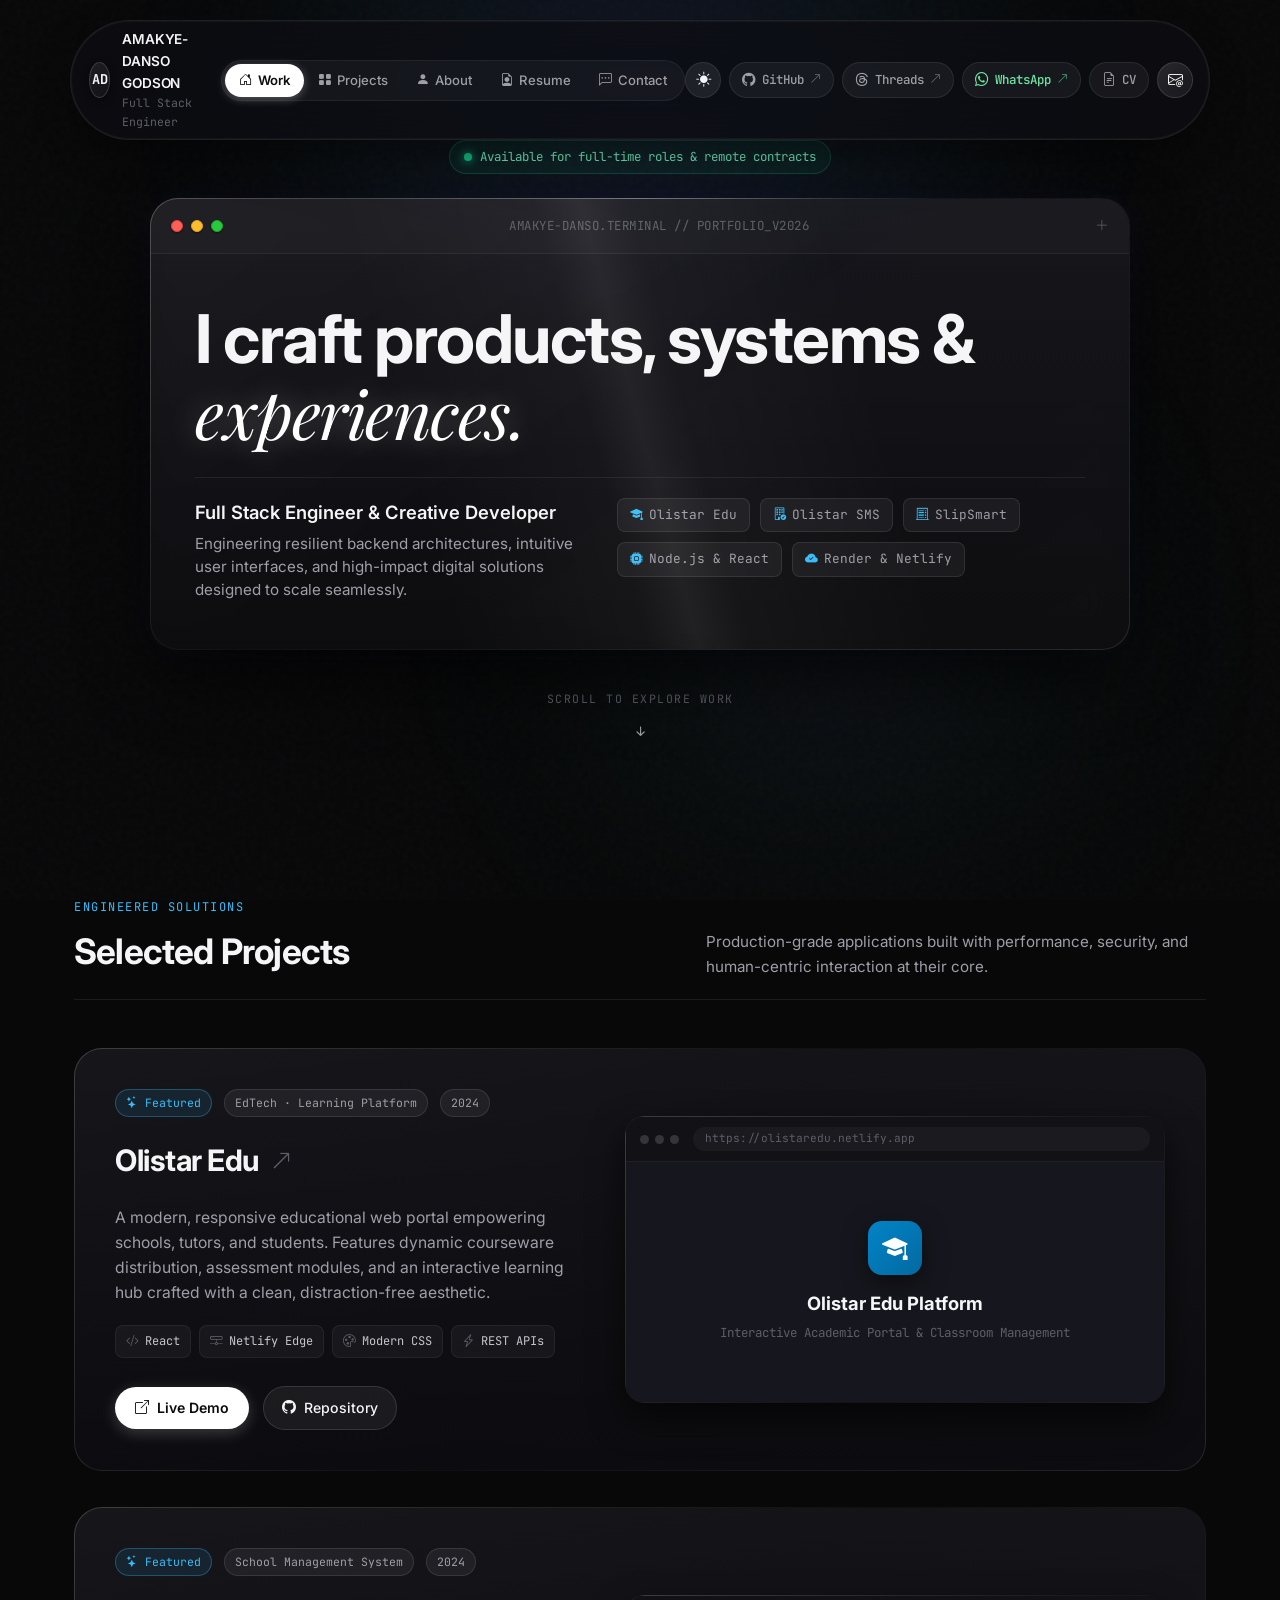
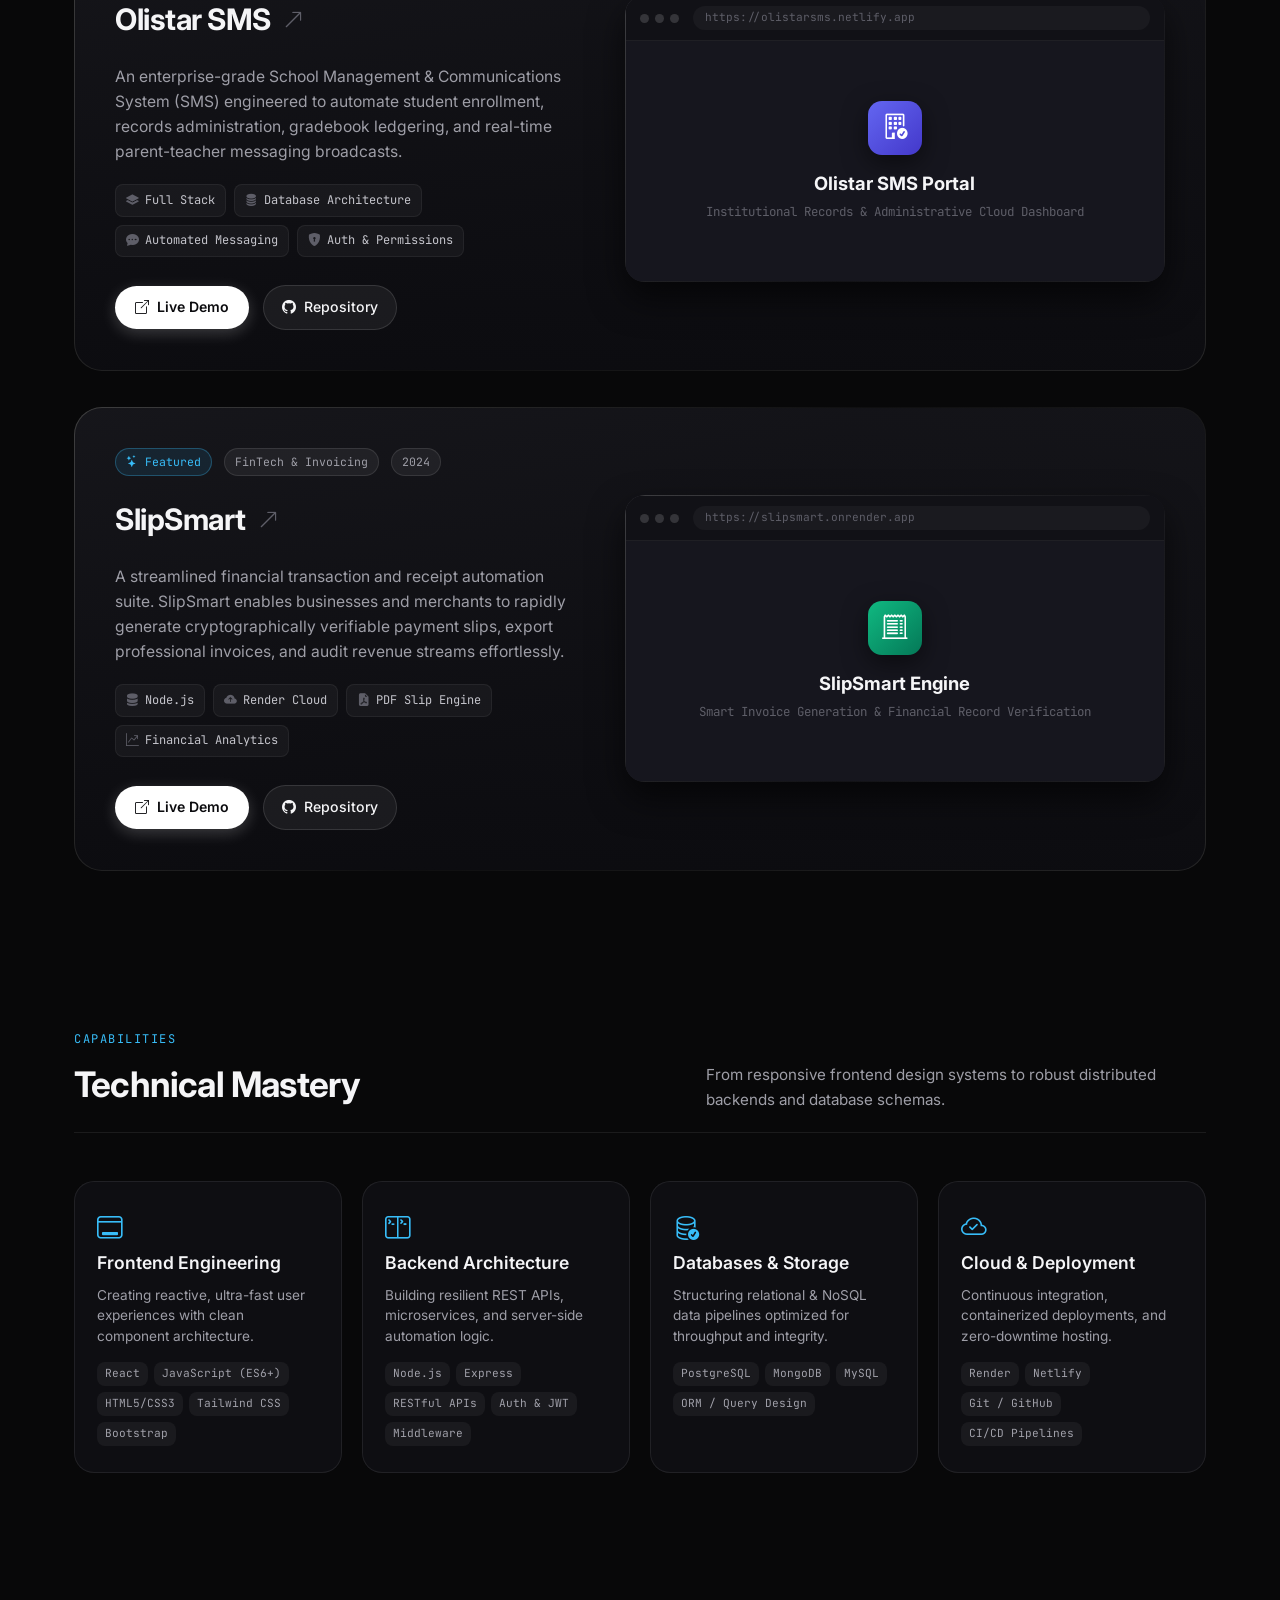
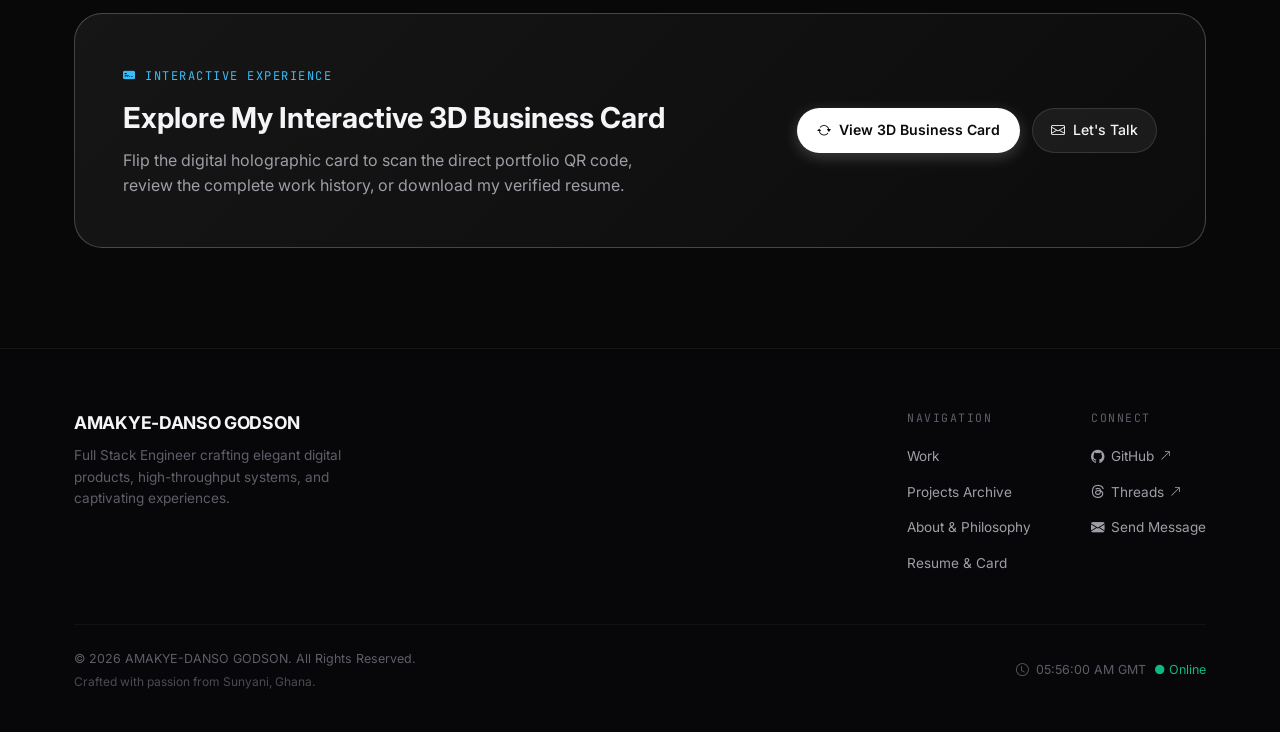
==== commit 5d0530cf: "Add WhatsApp links and card printing" ====
--- a/index.html
+++ b/index.html
@@ -59,6 +59,11 @@
           <a href="https://www.threads.net/@godson.ad" target="_blank" rel="noopener noreferrer" class="nav-chip" title="Threads Profile">
             <i class="bi bi-threads"></i>
             <span>Threads</span>
+            <i class="bi bi-arrow-up-right external-icon"></i>
+          </a>
+          <a href="https://wa.me/233257933174" target="_blank" rel="noopener noreferrer" class="nav-chip whatsapp-chip" title="Chat on WhatsApp">
+            <i class="bi bi-whatsapp"></i>
+            <span>WhatsApp</span>
             <i class="bi bi-arrow-up-right external-icon"></i>
           </a>
           <a href="resume.html" class="nav-chip" title="View Resume">
--- a/css/style.css
+++ b/css/style.css
@@ -566,6 +566,15 @@
 .nav-chip:hover .external-icon {
   transform: translate(2px, -2px);
   opacity: 1;
+}
+
+.whatsapp-chip {
+  color: #6ee7a3;
+}
+
+.whatsapp-chip:hover {
+  color: #b7ffd0;
+  border-color: rgba(110, 231, 163, 0.5);
 }
 
 .nav-contact-btn {
@@ -1454,6 +1463,71 @@
   display: block;
 }
 
+@media print {
+  body {
+    background: #ffffff !important;
+    color: #000000 !important;
+  }
+
+  body > *:not(.site-wrapper),
+  .site-wrapper > *:not(main),
+  main > *:not(.container),
+  .container > *:not(.section-business-card) {
+    display: none !important;
+  }
+
+  .site-wrapper,
+  main,
+  .container,
+  .section-business-card {
+    display: block !important;
+    width: 100% !important;
+    max-width: none !important;
+    padding: 0 !important;
+    margin: 0 !important;
+  }
+
+  .section-business-card > div:first-child,
+  .print-card-btn {
+    display: none !important;
+  }
+
+  .card-flip-stage {
+    display: block !important;
+    height: auto !important;
+    max-width: none !important;
+    margin: 0 !important;
+    perspective: none !important;
+    cursor: default !important;
+  }
+
+  .business-card-flipper {
+    display: flex !important;
+    gap: 16px;
+    width: 100% !important;
+    height: auto !important;
+    transform: none !important;
+    box-shadow: none !important;
+  }
+
+  .business-card-flipper .card-face {
+    position: relative !important;
+    inset: auto !important;
+    flex: 1 1 0;
+    width: auto !important;
+    height: 310px !important;
+    transform: none !important;
+    backface-visibility: visible !important;
+    -webkit-backface-visibility: visible !important;
+    print-color-adjust: exact;
+    -webkit-print-color-adjust: exact;
+  }
+
+  .business-card-flipper .card-face-back {
+    display: flex !important;
+  }
+}
+
 .qr-scan-title {
   font-size: 0.95rem;
   font-weight: 700;
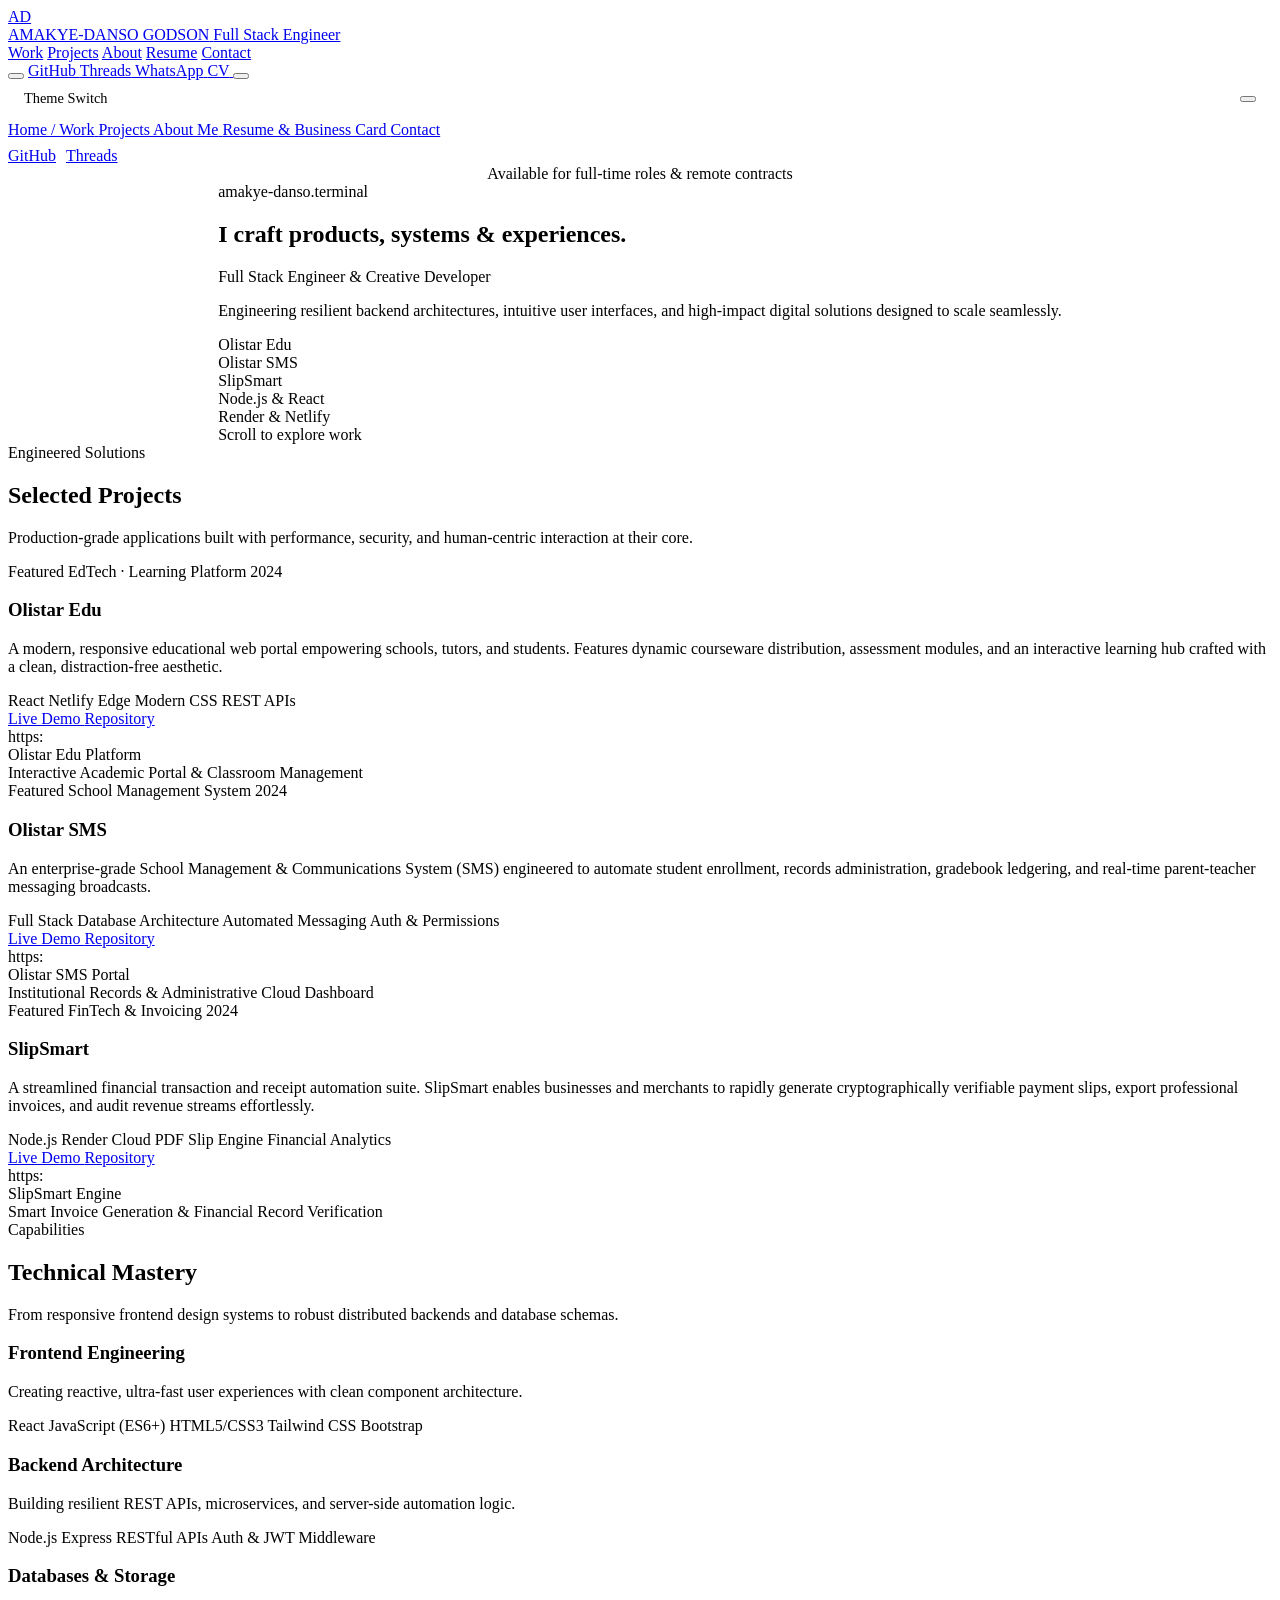
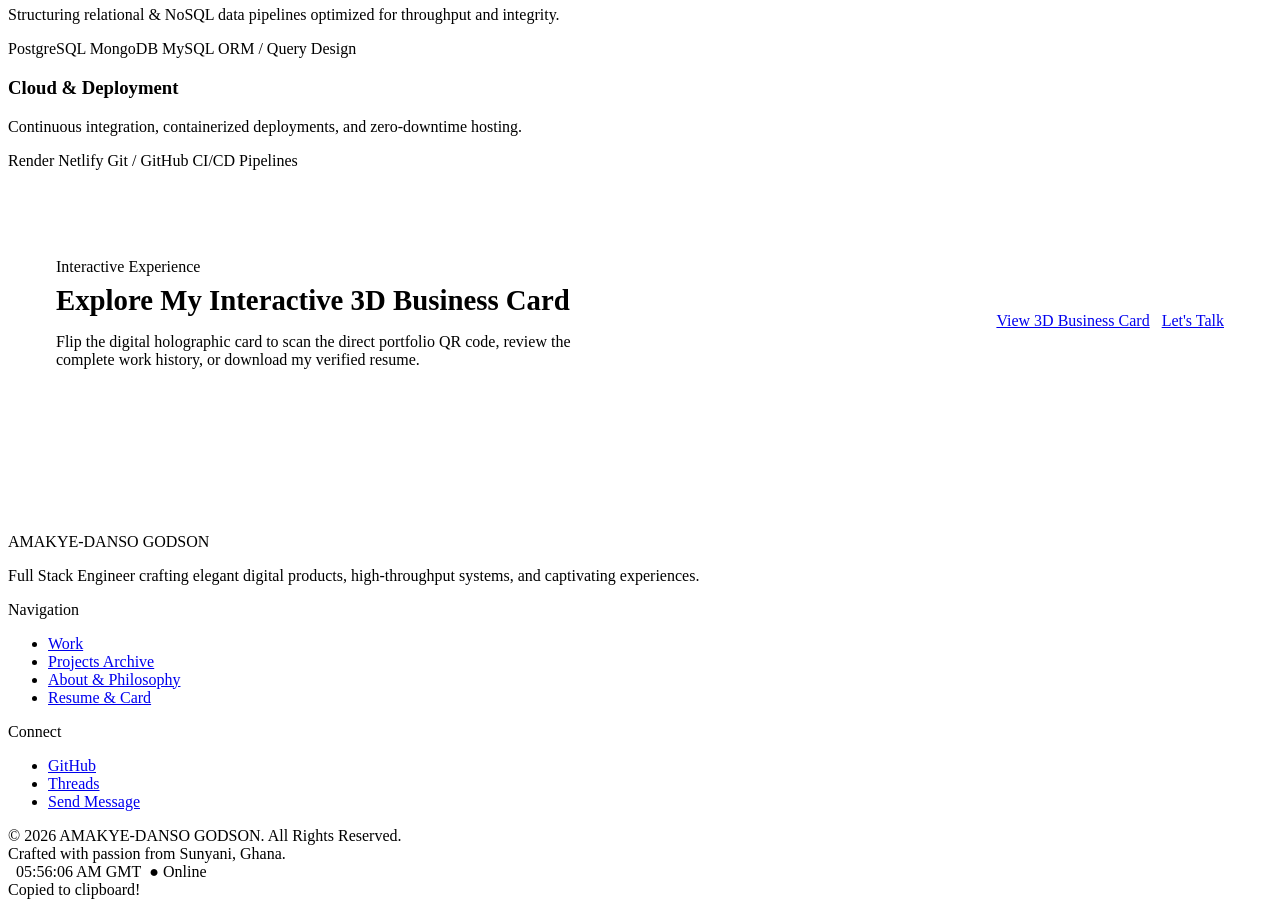
==== commit 4342b6ae: "Clear comments" ====
--- a/index.html
+++ b/index.html
@@ -6,15 +6,15 @@
   <title>AMAKYE-DANSO GODSON — Full Stack Engineer & Creative Developer</title>
   <meta name="description" content="Portfolio of Amakye-Danso Godson, Full Stack Engineer & Creative Developer. Explore featured projects: Olistar Edu, Olistar SMS, SlipSmart, and scalable web solutions.">
 
-  <!-- Bootstrap Icons -->
-  <link rel="stylesheet" href="https://cdn.jsdelivr.net/npm/bootstrap-icons@1.11.3/font/bootstrap-icons.min.css">
-
-  <!-- Main Stylesheet -->
+  
+  <link rel="stylesheet" href="https:
+
+  
   <link rel="stylesheet" href="css/style.css">
 </head>
 <body>
 
-  <!-- Ambient Light Orbs & Analog Grain -->
+  
   <div class="bg-ambient">
     <div class="ambient-gradient-top"></div>
     <div class="ambient-gradient-bottom"></div>
@@ -23,10 +23,10 @@
 
   <div class="site-wrapper">
 
-    <!-- FLOATING ISLAND NAVIGATION -->
+    
     <header class="nav-fixed-container">
       <nav class="nav-bar">
-        <!-- Left: Logo & Identity -->
+        
         <a href="index.html" class="nav-left">
           <div class="nav-logo-badge">AD</div>
           <div class="nav-author-info">
@@ -35,7 +35,7 @@
           </div>
         </a>
 
-        <!-- Center: Nav Pill Switcher -->
+        
         <div class="nav-center">
           <div class="nav-pill-wrapper">
             <a href="index.html" class="nav-link active"><i class="bi bi-house-door"></i> Work</a>
@@ -46,22 +46,22 @@
           </div>
         </div>
 
-        <!-- Right: Social Chips & Quick Action -->
+        
         <div class="nav-right">
           <button type="button" class="theme-toggle-btn" id="themeToggleBtn" title="Toggle Light/Dark Theme" aria-label="Toggle Light/Dark Theme">
             <i class="bi bi-sun-fill"></i>
           </button>
-          <a href="https://github.com/mizzlebankai" target="_blank" rel="noopener noreferrer" class="nav-chip" title="GitHub Profile">
+          <a href="https:
             <i class="bi bi-github"></i>
             <span>GitHub</span>
             <i class="bi bi-arrow-up-right external-icon"></i>
           </a>
-          <a href="https://www.threads.net/@godson.ad" target="_blank" rel="noopener noreferrer" class="nav-chip" title="Threads Profile">
+          <a href="https:
             <i class="bi bi-threads"></i>
             <span>Threads</span>
             <i class="bi bi-arrow-up-right external-icon"></i>
           </a>
-          <a href="https://wa.me/233257933174" target="_blank" rel="noopener noreferrer" class="nav-chip whatsapp-chip" title="Chat on WhatsApp">
+          <a href="https:
             <i class="bi bi-whatsapp"></i>
             <span>WhatsApp</span>
             <i class="bi bi-arrow-up-right external-icon"></i>
@@ -80,7 +80,7 @@
       </nav>
     </header>
 
-    <!-- MOBILE NAV DRAWER -->
+    
     <div class="mobile-nav-drawer" id="mobileNavDrawer">
       <div style="display: flex; align-items: center; justify-content: space-between; padding: 10px 16px; background: rgba(255, 255, 255, 0.04); border-radius: var(--radius-md); margin-bottom: 4px;">
         <span style="font-size: 0.9rem; font-weight: 500; color: var(--text-secondary);"><i class="bi bi-circle-half me-2"></i> Theme Switch</span>
@@ -109,22 +109,22 @@
         <i class="bi bi-chevron-right"></i>
       </a>
       <div style="display: flex; gap: 10px; margin-top: 8px;">
-        <a href="https://github.com/mizzlebankai" target="_blank" class="btn-secondary" style="flex: 1; justify-content: center;">
+        <a href="https:
           <i class="bi bi-github"></i> GitHub
         </a>
-        <a href="https://www.threads.net/@godson.ad" target="_blank" class="btn-secondary" style="flex: 1; justify-content: center;">
+        <a href="https:
           <i class="bi bi-threads"></i> Threads
         </a>
       </div>
     </div>
 
-    <!-- MAIN CONTENT -->
+    
     <main>
-      <!-- HERO SECTION: THE PERRY WANG OS WINDOW -->
+      
       <section class="section-hero">
         <div class="container" style="display: flex; flex-direction: column; align-items: center;">
 
-          <!-- Availability Pill -->
+          
           <div class="hero-badge-container">
             <div class="status-pill">
               <span class="status-dot"></span>
@@ -132,26 +132,26 @@
             </div>
           </div>
 
-          <!-- The Signature Glass OS Window Card -->
+          
           <div class="window-outer-shell reveal-on-scroll">
             <div class="glare-edge-top"></div>
             <div class="window-body">
               <div class="window-sheen"></div>
 
-              <!-- Window Titlebar with Traffic Lights -->
+              
               <div class="window-titlebar">
                 <div class="window-dots">
                   <span class="window-dot red"></span>
                   <span class="window-dot yellow"></span>
                   <span class="window-dot green"></span>
                 </div>
-                <div class="window-title">amakye-danso.terminal // portfolio_v2026</div>
+                <div class="window-title">amakye-danso.terminal 
                 <div class="window-controls">
                   <i class="bi bi-plus-lg"></i>
                 </div>
               </div>
 
-              <!-- Window Content Area -->
+              
               <div class="window-content">
                 <h1 class="hero-headline">
                   I craft products, systems & <span class="serif-italic">experiences.</span>
@@ -194,7 +194,7 @@
             </div>
           </div>
 
-          <!-- Bouncing Scroll Indicator -->
+          
           <div class="scroll-indicator-wrap">
             <span class="scroll-text">Scroll to explore work</span>
             <i class="bi bi-arrow-down-short scroll-icon"></i>
@@ -203,7 +203,7 @@
         </div>
       </section>
 
-      <!-- FEATURED PROJECTS SECTION -->
+      
       <section class="section-projects" id="projects">
         <div class="container">
           <div class="section-header">
@@ -218,7 +218,7 @@
 
           <div class="projects-grid">
 
-            <!-- PROJECT 1: Olistar Edu -->
+            
             <div class="project-card-outer reveal-on-scroll">
               <div class="card-ambient-bloom bloom-edu"></div>
               <div class="project-card-inner">
@@ -231,7 +231,7 @@
 
                   <div class="project-title-row">
                     <h3 class="project-name">Olistar Edu</h3>
-                    <a href="https://Olistaredu.netlify.app" target="_blank" rel="noopener noreferrer" class="project-arrow-icon" title="Visit Live Application">
+                    <a href="https:
                       <i class="bi bi-arrow-up-right"></i>
                     </a>
                   </div>
@@ -248,22 +248,22 @@
                   </div>
 
                   <div class="project-actions">
-                    <a href="https://Olistaredu.netlify.app" target="_blank" rel="noopener noreferrer" class="btn-primary">
+                    <a href="https:
                       <i class="bi bi-box-arrow-up-right"></i> Live Demo
                     </a>
-                    <a href="https://github.com/mizzlebankai" target="_blank" rel="noopener noreferrer" class="btn-secondary">
+                    <a href="https:
                       <i class="bi bi-github"></i> Repository
                     </a>
                   </div>
                 </div>
 
-                <!-- Visual Preview Mockup -->
+                
                 <div class="project-preview-mockup">
                   <div class="mockup-header">
                     <span class="mockup-dot"></span>
                     <span class="mockup-dot"></span>
                     <span class="mockup-dot"></span>
-                    <div class="mockup-address-bar">https://olistaredu.netlify.app</div>
+                    <div class="mockup-address-bar">https:
                   </div>
                   <div class="mockup-visual">
                     <div class="mockup-inner-hero">
@@ -278,7 +278,7 @@
               </div>
             </div>
 
-            <!-- PROJECT 2: Olistar SMS -->
+            
             <div class="project-card-outer reveal-on-scroll">
               <div class="card-ambient-bloom bloom-sms"></div>
               <div class="project-card-inner">
@@ -291,7 +291,7 @@
 
                   <div class="project-title-row">
                     <h3 class="project-name">Olistar SMS</h3>
-                    <a href="https://olistarsms.netlify.app" target="_blank" rel="noopener noreferrer" class="project-arrow-icon" title="Visit Live Application">
+                    <a href="https:
                       <i class="bi bi-arrow-up-right"></i>
                     </a>
                   </div>
@@ -308,22 +308,22 @@
                   </div>
 
                   <div class="project-actions">
-                    <a href="https://olistarsms.netlify.app" target="_blank" rel="noopener noreferrer" class="btn-primary">
+                    <a href="https:
                       <i class="bi bi-box-arrow-up-right"></i> Live Demo
                     </a>
-                    <a href="https://github.com/mizzlebankai" target="_blank" rel="noopener noreferrer" class="btn-secondary">
+                    <a href="https:
                       <i class="bi bi-github"></i> Repository
                     </a>
                   </div>
                 </div>
 
-                <!-- Visual Preview Mockup -->
+                
                 <div class="project-preview-mockup">
                   <div class="mockup-header">
                     <span class="mockup-dot"></span>
                     <span class="mockup-dot"></span>
                     <span class="mockup-dot"></span>
-                    <div class="mockup-address-bar">https://olistarsms.netlify.app</div>
+                    <div class="mockup-address-bar">https:
                   </div>
                   <div class="mockup-visual">
                     <div class="mockup-inner-hero">
@@ -338,7 +338,7 @@
               </div>
             </div>
 
-            <!-- PROJECT 3: SlipSmart -->
+            
             <div class="project-card-outer reveal-on-scroll">
               <div class="card-ambient-bloom bloom-slipsmart"></div>
               <div class="project-card-inner">
@@ -351,7 +351,7 @@
 
                   <div class="project-title-row">
                     <h3 class="project-name">SlipSmart</h3>
-                    <a href="https://slipsmart.onrender.app" target="_blank" rel="noopener noreferrer" class="project-arrow-icon" title="Visit Live Application">
+                    <a href="https:
                       <i class="bi bi-arrow-up-right"></i>
                     </a>
                   </div>
@@ -368,22 +368,22 @@
                   </div>
 
                   <div class="project-actions">
-                    <a href="https://slipsmart.onrender.app" target="_blank" rel="noopener noreferrer" class="btn-primary">
+                    <a href="https:
                       <i class="bi bi-box-arrow-up-right"></i> Live Demo
                     </a>
-                    <a href="https://github.com/mizzlebankai" target="_blank" rel="noopener noreferrer" class="btn-secondary">
+                    <a href="https:
                       <i class="bi bi-github"></i> Repository
                     </a>
                   </div>
                 </div>
 
-                <!-- Visual Preview Mockup -->
+                
                 <div class="project-preview-mockup">
                   <div class="mockup-header">
                     <span class="mockup-dot"></span>
                     <span class="mockup-dot"></span>
                     <span class="mockup-dot"></span>
-                    <div class="mockup-address-bar">https://slipsmart.onrender.app</div>
+                    <div class="mockup-address-bar">https:
                   </div>
                   <div class="mockup-visual">
                     <div class="mockup-inner-hero">
@@ -402,7 +402,7 @@
         </div>
       </section>
 
-      <!-- CORE COMPETENCIES / STACK SECTION -->
+      
       <section class="section-stack">
         <div class="container">
           <div class="section-header">
@@ -469,7 +469,7 @@
         </div>
       </section>
 
-      <!-- INTERACTIVE RESUME CALLOUT -->
+      
       <section style="padding: 40px 0 100px;">
         <div class="container">
           <div style="padding: 48px; border-radius: var(--radius-xl); background: linear-gradient(135deg, rgba(255,255,255,0.06) 0%, rgba(255,255,255,0.02) 100%); border: 1px solid var(--border-highlight); display: flex; align-items: center; justify-content: space-between; flex-wrap: wrap; gap: 24px;">
@@ -493,7 +493,7 @@
       </section>
     </main>
 
-    <!-- FOOTER -->
+    
     <footer class="site-footer">
       <div class="container">
         <div class="footer-top">
@@ -519,12 +519,12 @@
               <div class="footer-col-title">Connect</div>
               <ul class="footer-nav-list">
                 <li>
-                  <a href="https://github.com/mizzlebankai" target="_blank" rel="noopener noreferrer" class="footer-nav-link">
+                  <a href="https:
                     <i class="bi bi-github"></i> GitHub <i class="bi bi-arrow-up-right" style="font-size: 0.7rem;"></i>
                   </a>
                 </li>
                 <li>
-                  <a href="https://www.threads.net/@godson.ad" target="_blank" rel="noopener noreferrer" class="footer-nav-link">
+                  <a href="https:
                     <i class="bi bi-threads"></i> Threads <i class="bi bi-arrow-up-right" style="font-size: 0.7rem;"></i>
                   </a>
                 </li>
@@ -552,12 +552,12 @@
       </div>
     </footer>
 
-    <!-- Toast Notification -->
+    
     <div class="toast-notice" id="toastNotice">Copied to clipboard!</div>
 
   </div>
 
-  <!-- Scripts -->
+  
   <script src="js/main.js"></script>
 </body>
 </html>
--- a/css/style.css
+++ b/css/style.css
@@ -1,48 +1,45 @@
-/* ==========================================================================
-   AMAKYE-DANSO GODSON — PORTFOLIO DESIGN SYSTEM
-   Inspired by Perry Wang 2023 (perryw-2023.webflow.io)
-   ========================================================================== */
-
-@import url('https://fonts.googleapis.com/css2?family=Inter:wght@300;400;500;600;700;800&family=Playfair+Display:ital,wght@0,600;1,400;1,600&family=JetBrains+Mono:wght@400;500;600&display=swap');
+
+
+@import url('https:
 
 :root {
-  /* Color Palette */
+  
   --bg-black: #080809;
   --bg-deep: #0e0e12;
   --bg-surface: #141418;
   --bg-card: rgba(20, 20, 26, 0.65);
   --bg-card-hover: rgba(26, 26, 34, 0.85);
 
-  /* Border & Specular Light Effects */
+  
   --border-subtle: rgba(255, 255, 255, 0.08);
   --border-highlight: rgba(255, 255, 255, 0.22);
   --glare-gradient: linear-gradient(90deg, transparent, rgba(255, 255, 255, 0.35), transparent);
   --specular-card-border: linear-gradient(135deg, rgba(255, 255, 255, 0.22) 0%, rgba(255, 255, 255, 0.03) 50%, rgba(255, 255, 255, 0.12) 100%);
 
-  /* Typography Colors */
+  
   --text-primary: #f5f5f7;
   --text-secondary: #9e9ea7;
   --text-muted: #5e5e68;
   --text-accent: #ffffff;
 
-  /* Accent Colors */
+  
   --accent-blue: #38bdf8;
   --accent-indigo: #6366f1;
   --accent-purple: #a855f7;
   --accent-emerald: #10b981;
   --accent-amber: #f59e0b;
 
-  /* Project Glow Colors */
+  
   --glow-olistar-edu: rgba(56, 189, 248, 0.18);
   --glow-olistar-sms: rgba(129, 140, 248, 0.20);
   --glow-slipsmart: rgba(16, 185, 129, 0.18);
 
-  /* Fonts */
+  
   --font-sans: 'Inter', -apple-system, BlinkMacSystemFont, 'Segoe UI', Roboto, sans-serif;
   --font-serif: 'Playfair Display', Georgia, serif;
   --font-mono: 'JetBrains Mono', monospace;
 
-  /* Transitions & Radii */
+  
   --radius-sm: 8px;
   --radius-md: 14px;
   --radius-lg: 20px;
@@ -52,9 +49,7 @@
   --transition-fast: all 0.15s ease;
 }
 
-/* --------------------------------------------------------------------------
-   LIGHT THEME OVERRIDES
-   -------------------------------------------------------------------------- */
+
 [data-theme="light"] {
   --bg-black: #f8f9fa;
   --bg-deep: #f1f2f6;
@@ -228,9 +223,7 @@
   color: #121316;
 }
 
-/* --------------------------------------------------------------------------
-   THEME TOGGLE BUTTON
-   -------------------------------------------------------------------------- */
+
 .theme-toggle-btn {
   display: flex;
   align-items: center;
@@ -263,9 +256,7 @@
   border-color: rgba(0, 0, 0, 0.2);
 }
 
-/* --------------------------------------------------------------------------
-   SCROLL REVEAL ANIMATIONS (SMOOTH PERRY WANG FEEL)
-   -------------------------------------------------------------------------- */
+
 .reveal-on-scroll {
   opacity: 0;
   transform: translateY(32px);
@@ -283,9 +274,7 @@
 .reveal-delay-3 { transition-delay: 0.3s; }
 .reveal-delay-4 { transition-delay: 0.4s; }
 
-/* --------------------------------------------------------------------------
-   RESET & BASE STYLES
-   -------------------------------------------------------------------------- */
+
 *, *::before, *::after {
   box-sizing: border-box;
   margin: 0;
@@ -310,7 +299,7 @@
   line-height: 1.6;
 }
 
-/* Custom scrollbar */
+
 ::-webkit-scrollbar {
   width: 6px;
   height: 6px;
@@ -345,7 +334,7 @@
   cursor: pointer;
 }
 
-/* Ambient Background Light & Noise Overlay */
+
 .bg-ambient {
   position: fixed;
   inset: 0;
@@ -383,10 +372,10 @@
   opacity: 0.025;
   pointer-events: none;
   z-index: 1;
-  background-image: url("data:image/svg+xml,%3Csvg viewBox='0 0 200 200' xmlns='http://www.w3.org/2000/svg'%3E%3Cfilter id='noiseFilter'%3E%3CfeTurbulence type='fractalNoise' baseFrequency='0.8' numOctaves='3' stitchTiles='stitch'/%3E%3C/filter%3E%3Crect width='100%25' height='100%25' filter='url(%23noiseFilter)'/%3E%3C/svg%3E");
-}
-
-/* Page wrapper */
+  background-image: url("data:image/svg+xml,%3Csvg viewBox='0 0 200 200' xmlns='http:
+}
+
+
 .site-wrapper {
   position: relative;
   z-index: 2;
@@ -402,9 +391,7 @@
   padding: 0 24px;
 }
 
-/* --------------------------------------------------------------------------
-   FLOATING ISLAND NAVIGATION
-   -------------------------------------------------------------------------- */
+
 .nav-fixed-container {
   position: fixed;
   top: 20px;
@@ -439,6 +426,8 @@
   align-items: center;
   gap: 12px;
   padding-left: 6px;
+  flex: 0 0 auto;
+  min-width: 188px;
 }
 
 .nav-logo-badge {
@@ -467,6 +456,7 @@
 .nav-author-info {
   display: flex;
   flex-direction: column;
+  min-width: 0;
 }
 
 .nav-author-name {
@@ -474,6 +464,7 @@
   font-weight: 600;
   letter-spacing: -0.2px;
   color: var(--text-primary);
+  white-space: nowrap;
 }
 
 .nav-author-title {
@@ -482,10 +473,11 @@
   color: var(--text-muted);
 }
 
-/* Nav center pill */
+
 .nav-center {
   display: flex;
   align-items: center;
+  min-width: 0;
 }
 
 .nav-pill-wrapper {
@@ -523,12 +515,13 @@
   box-shadow: 0 2px 10px rgba(255, 255, 255, 0.3);
 }
 
-/* Nav right chips */
+
 .nav-right {
   display: flex;
   align-items: center;
   gap: 8px;
   padding-right: 4px;
+  flex: 0 0 auto;
 }
 
 .nav-chip {
@@ -597,7 +590,7 @@
   transform: scale(1.08);
 }
 
-/* Mobile Nav Toggle */
+
 .mobile-nav-toggle {
   display: none;
   align-items: center;
@@ -611,7 +604,7 @@
   font-size: 1.1rem;
 }
 
-/* Mobile Navigation Dropdown */
+
 .mobile-nav-drawer {
   position: fixed;
   top: 76px;
@@ -658,9 +651,7 @@
   font-weight: 600;
 }
 
-/* --------------------------------------------------------------------------
-   HERO SECTION (THE PERRY WANG OS WINDOW)
-   -------------------------------------------------------------------------- */
+
 .section-hero {
   padding-top: 140px;
   padding-bottom: 70px;
@@ -670,7 +661,7 @@
   position: relative;
 }
 
-/* Status / Availability pill */
+
 .hero-badge-container {
   margin-bottom: 24px;
   display: inline-flex;
@@ -703,7 +694,7 @@
   50% { opacity: 0.5; transform: scale(0.85); }
 }
 
-/* Window Outer Bevel & Glare */
+
 .window-outer-shell {
   width: 100%;
   max-width: 980px;
@@ -715,7 +706,7 @@
   overflow: hidden;
 }
 
-/* Top Specular Glare Line */
+
 .glare-edge-top {
   position: absolute;
   top: 0;
@@ -727,7 +718,7 @@
   pointer-events: none;
 }
 
-/* Window Main Body */
+
 .window-body {
   position: relative;
   background: linear-gradient(180deg, rgba(22, 22, 28, 0.94) 0%, rgba(13, 13, 16, 0.97) 100%);
@@ -736,7 +727,7 @@
   backdrop-filter: blur(20px);
 }
 
-/* Diagonal Sheen Animation */
+
 .window-sheen {
   position: absolute;
   top: -100%;
@@ -754,7 +745,7 @@
   25%, 100% { transform: translateY(40%) rotate(15deg); }
 }
 
-/* Window Bar (Traffic lights & Title) */
+
 .window-titlebar {
   display: flex;
   align-items: center;
@@ -798,7 +789,7 @@
   font-size: 0.85rem;
 }
 
-/* Window Content */
+
 .window-content {
   padding: 48px 44px;
 }
@@ -876,7 +867,7 @@
   color: var(--accent-blue);
 }
 
-/* Scroll down prompt */
+
 .scroll-indicator-wrap {
   margin-top: 40px;
   display: flex;
@@ -905,9 +896,7 @@
   60% { transform: translateY(3px); }
 }
 
-/* --------------------------------------------------------------------------
-   FEATURED PROJECTS SECTION (BENTO GLOW CARDS)
-   -------------------------------------------------------------------------- */
+
 .section-projects {
   padding: 80px 0 100px;
   position: relative;
@@ -949,7 +938,7 @@
   max-width: 500px;
 }
 
-/* Project Cards Stack */
+
 .projects-grid {
   display: flex;
   flex-direction: column;
@@ -970,7 +959,7 @@
   box-shadow: 0 24px 60px -10px rgba(0, 0, 0, 0.85);
 }
 
-/* Ambient color bloom backdrop per project */
+
 .card-ambient-bloom {
   position: absolute;
   inset: 0;
@@ -1003,7 +992,7 @@
   overflow: hidden;
 }
 
-/* Project Info Left */
+
 .project-content {
   display: flex;
   flex-direction: column;
@@ -1133,7 +1122,7 @@
   transform: translateY(-2px);
 }
 
-/* Project Visual Showcase Right */
+
 .project-preview-mockup {
   position: relative;
   border-radius: var(--radius-lg);
@@ -1184,7 +1173,7 @@
   overflow: hidden;
 }
 
-/* Stylized Visual Representation inside Mockup */
+
 .mockup-inner-hero {
   text-align: center;
   padding: 24px;
@@ -1221,9 +1210,7 @@
   color: var(--text-muted);
 }
 
-/* --------------------------------------------------------------------------
-   TECH STACK & CORE COMPETENCIES (MINI BENTO)
-   -------------------------------------------------------------------------- */
+
 .section-stack {
   padding: 60px 0 100px;
 }
@@ -1284,9 +1271,7 @@
   color: #a1a1aa;
 }
 
-/* --------------------------------------------------------------------------
-   3D FLIP BUSINESS CARD (FOR RESUME PAGE)
-   -------------------------------------------------------------------------- */
+
 .section-business-card {
   padding: 60px 0 90px;
   display: flex;
@@ -1332,7 +1317,7 @@
   overflow: hidden;
 }
 
-/* FRONT FACE: Luxury Metallic Dark Theme */
+
 .card-face-front {
   background: radial-gradient(circle at 20% 20%, #20202a 0%, #0d0d12 75%);
   border: 1px solid rgba(255, 255, 255, 0.2);
@@ -1429,7 +1414,7 @@
   50% { opacity: 1; transform: scale(1.04); }
 }
 
-/* BACK FACE: High Contrast QR Code scan to Portfolio */
+
 .card-face-back {
   background: #09090c;
   border: 1px solid rgba(255, 255, 255, 0.25);
@@ -1551,9 +1536,7 @@
   border-radius: var(--radius-pill);
 }
 
-/* --------------------------------------------------------------------------
-   RESUME TIMELINE & DOWNLOAD ACTIONS
-   -------------------------------------------------------------------------- */
+
 .resume-action-bar {
   display: flex;
   align-items: center;
@@ -1635,9 +1618,7 @@
   line-height: 1.5;
 }
 
-/* --------------------------------------------------------------------------
-   CONTACT PAGE & MODAL
-   -------------------------------------------------------------------------- */
+
 .contact-container-box {
   max-width: 780px;
   margin: 0 auto;
@@ -1729,9 +1710,7 @@
   background: rgba(255, 255, 255, 0.2);
 }
 
-/* --------------------------------------------------------------------------
-   FOOTER (PERRY WANG CRAFT STYLE)
-   -------------------------------------------------------------------------- */
+
 .site-footer {
   margin-top: auto;
   border-top: 1px solid rgba(255, 255, 255, 0.06);
@@ -1823,7 +1802,7 @@
   color: #4b4b54;
 }
 
-/* Toast notification for clipboard */
+
 .toast-notice {
   position: fixed;
   bottom: 24px;
@@ -1848,9 +1827,53 @@
   opacity: 1;
 }
 
-/* --------------------------------------------------------------------------
-   RESPONSIVE QUERIES
-   -------------------------------------------------------------------------- */
+
+@media (min-width: 993px) and (max-width: 1200px) {
+  .nav-bar {
+    padding: 7px 9px;
+  }
+
+  .nav-left {
+    min-width: 170px;
+    gap: 8px;
+  }
+
+  .nav-logo-badge {
+    width: 32px;
+    height: 32px;
+    font-size: 0.75rem;
+  }
+
+  .nav-author-name {
+    font-size: 0.74rem;
+  }
+
+  .nav-author-title {
+    font-size: 0.64rem;
+  }
+
+  .nav-link {
+    padding: 5px 8px;
+    font-size: 0.74rem;
+    gap: 4px;
+  }
+
+  .nav-right,
+  .nav-pill-wrapper {
+    gap: 5px;
+  }
+
+  .nav-chip {
+    gap: 4px;
+    padding: 5px 8px;
+    font-size: 0.68rem;
+  }
+
+  .nav-chip i {
+    font-size: 0.75rem;
+  }
+}
+
 @media (max-width: 992px) {
   .nav-bar {
     padding: 8px 12px;
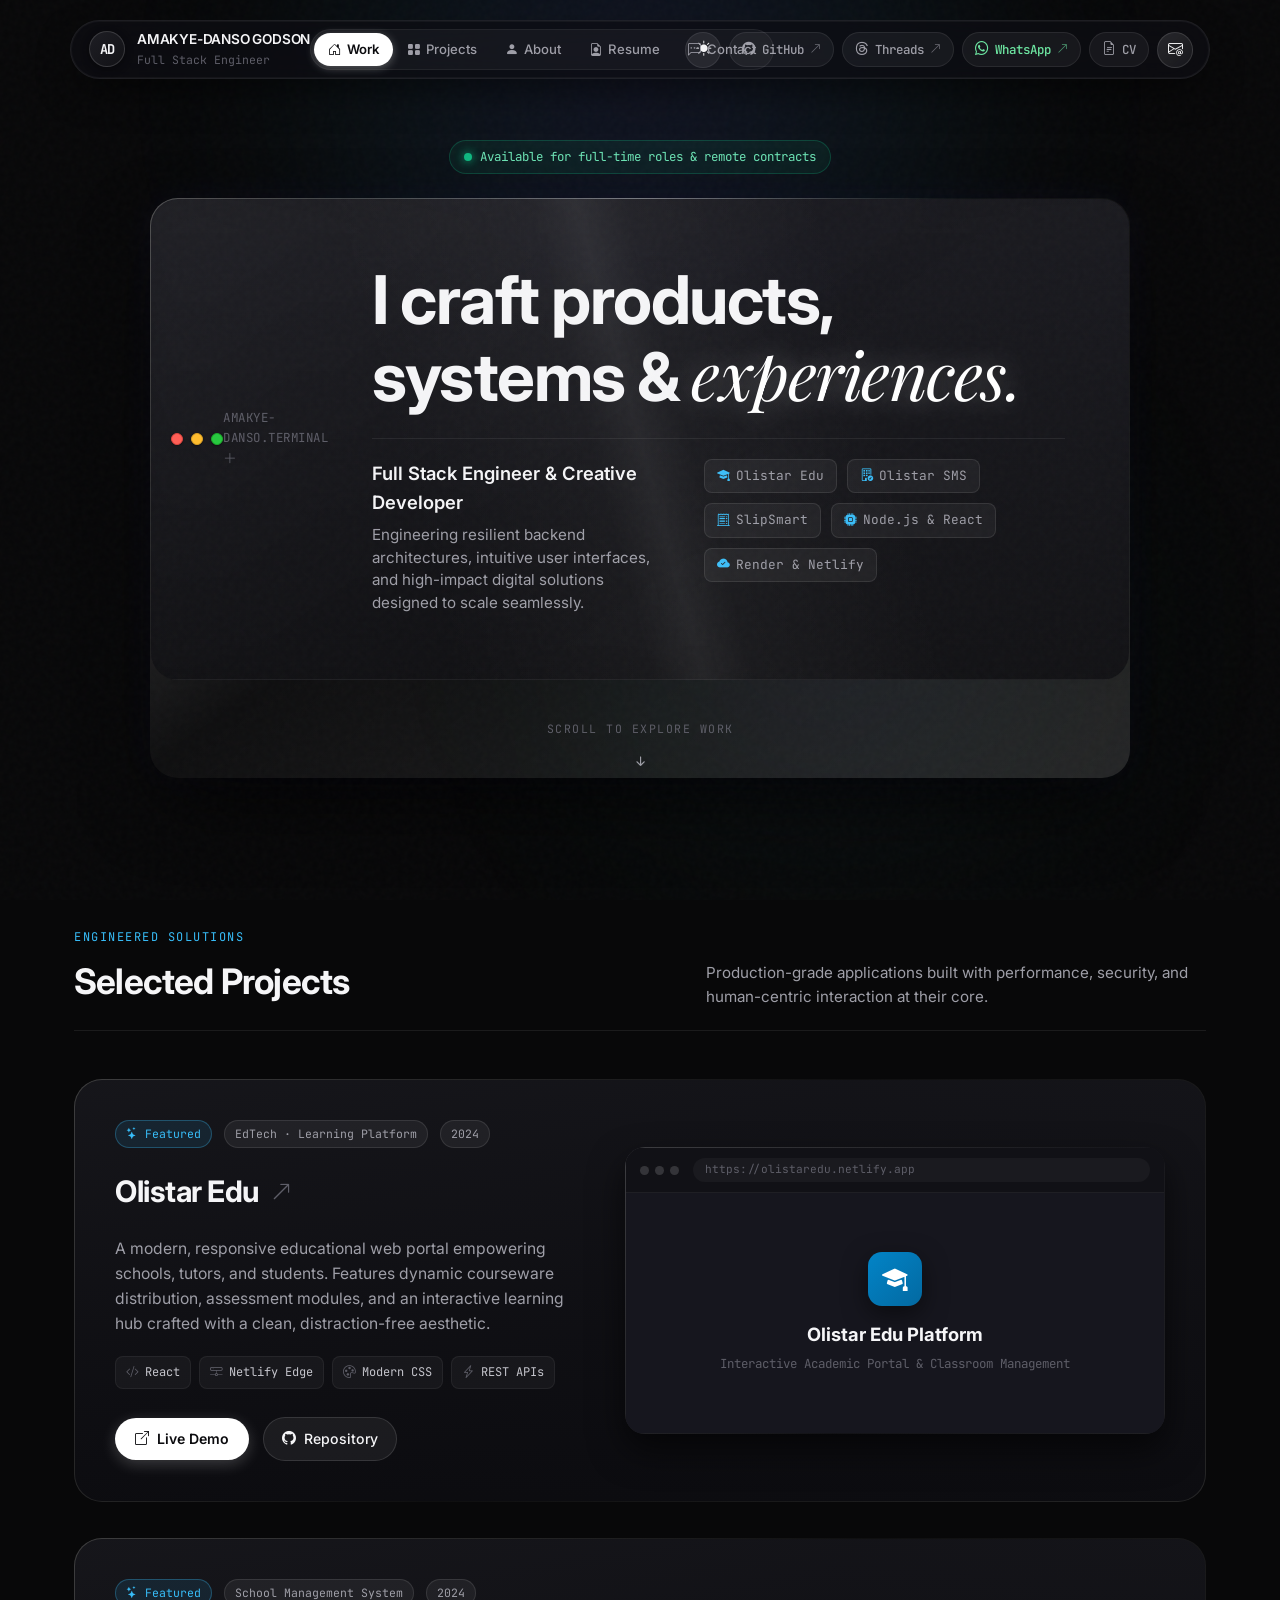
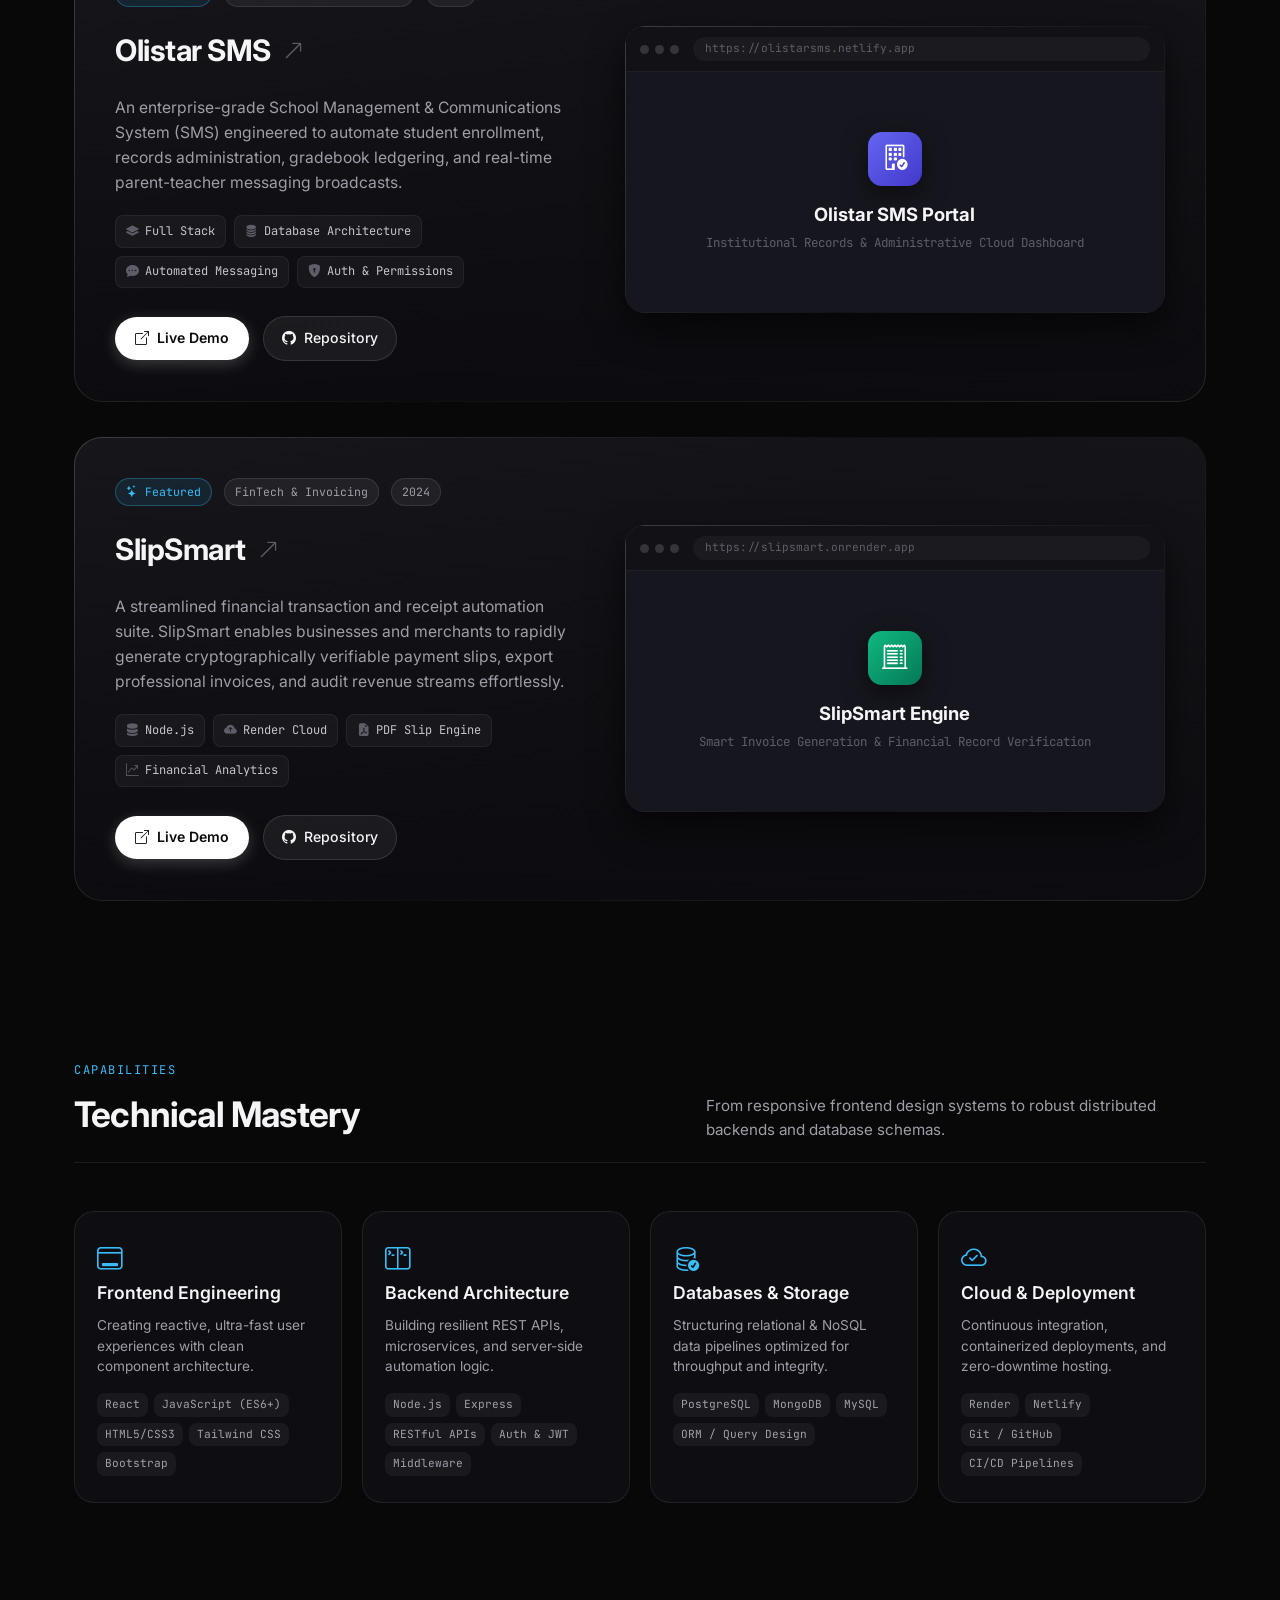
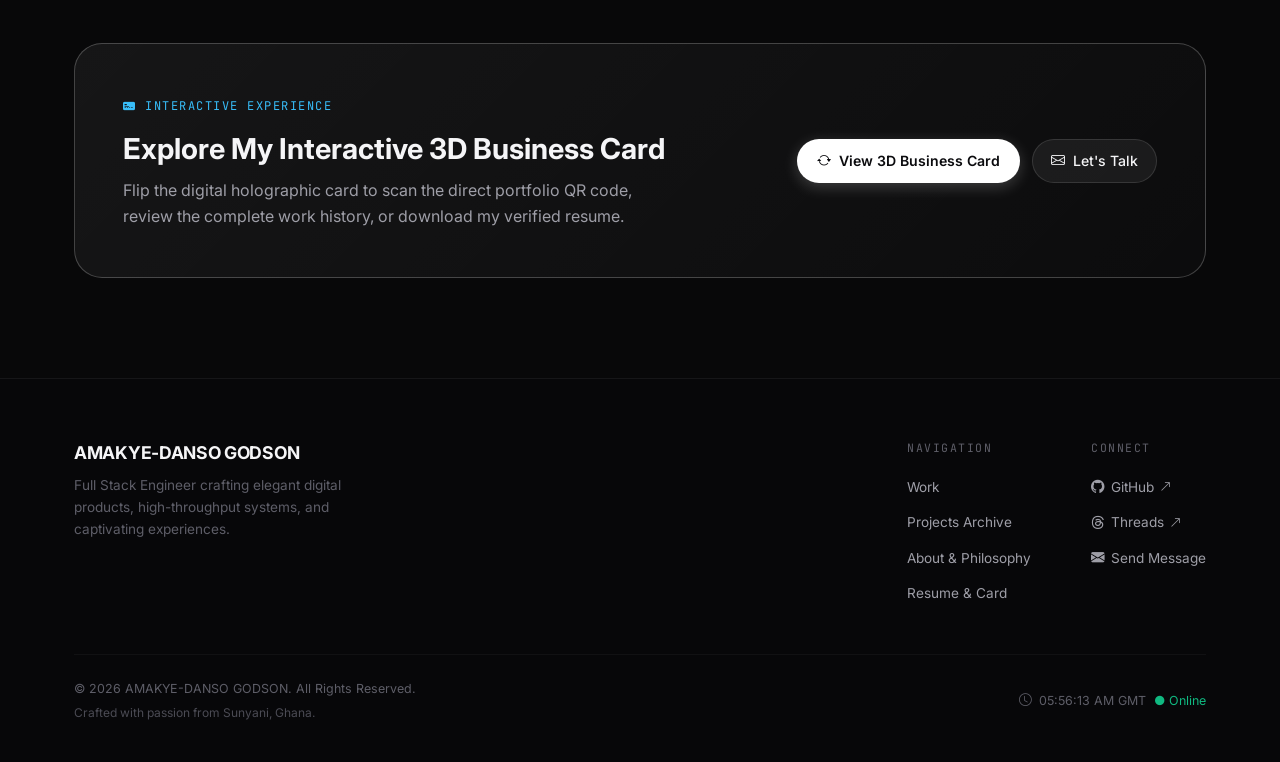
==== commit 6418046e: "fixing some bugs" ====
--- a/index.html
+++ b/index.html
@@ -7,7 +7,7 @@
   <meta name="description" content="Portfolio of Amakye-Danso Godson, Full Stack Engineer & Creative Developer. Explore featured projects: Olistar Edu, Olistar SMS, SlipSmart, and scalable web solutions.">
 
   
-  <link rel="stylesheet" href="https:
+  <link rel="stylesheet" href="https://cdn.jsdelivr.net/npm/bootstrap-icons@1.11.3/font/bootstrap-icons.min.css">
 
   
   <link rel="stylesheet" href="css/style.css">
@@ -51,17 +51,17 @@
           <button type="button" class="theme-toggle-btn" id="themeToggleBtn" title="Toggle Light/Dark Theme" aria-label="Toggle Light/Dark Theme">
             <i class="bi bi-sun-fill"></i>
           </button>
-          <a href="https:
+          <a href="https://github.com/mizzlebankai" target="_blank" rel="noopener noreferrer" class="nav-chip" title="GitHub Profile">
             <i class="bi bi-github"></i>
             <span>GitHub</span>
             <i class="bi bi-arrow-up-right external-icon"></i>
           </a>
-          <a href="https:
+          <a href="https://www.threads.net/@godson.ad" target="_blank" rel="noopener noreferrer" class="nav-chip" title="Threads Profile">
             <i class="bi bi-threads"></i>
             <span>Threads</span>
             <i class="bi bi-arrow-up-right external-icon"></i>
           </a>
-          <a href="https:
+          <a href="https://wa.me/233257933174" target="_blank" rel="noopener noreferrer" class="nav-chip whatsapp-chip" title="Chat on WhatsApp">
             <i class="bi bi-whatsapp"></i>
             <span>WhatsApp</span>
             <i class="bi bi-arrow-up-right external-icon"></i>
@@ -109,10 +109,10 @@
         <i class="bi bi-chevron-right"></i>
       </a>
       <div style="display: flex; gap: 10px; margin-top: 8px;">
-        <a href="https:
+        <a href="https://github.com/mizzlebankai" target="_blank" class="btn-secondary" style="flex: 1; justify-content: center;">
           <i class="bi bi-github"></i> GitHub
         </a>
-        <a href="https:
+        <a href="https://www.threads.net/@godson.ad" target="_blank" class="btn-secondary" style="flex: 1; justify-content: center;">
           <i class="bi bi-threads"></i> Threads
         </a>
       </div>
@@ -231,7 +231,7 @@
 
                   <div class="project-title-row">
                     <h3 class="project-name">Olistar Edu</h3>
-                    <a href="https:
+                    <a href="https://Olistaredu.netlify.app" target="_blank" rel="noopener noreferrer" class="project-arrow-icon" title="Visit Live Application">
                       <i class="bi bi-arrow-up-right"></i>
                     </a>
                   </div>
@@ -248,10 +248,10 @@
                   </div>
 
                   <div class="project-actions">
-                    <a href="https:
+                    <a href="https://Olistaredu.netlify.app" target="_blank" rel="noopener noreferrer" class="btn-primary">
                       <i class="bi bi-box-arrow-up-right"></i> Live Demo
                     </a>
-                    <a href="https:
+                    <a href="https://github.com/mizzlebankai" target="_blank" rel="noopener noreferrer" class="btn-secondary">
                       <i class="bi bi-github"></i> Repository
                     </a>
                   </div>
@@ -263,7 +263,7 @@
                     <span class="mockup-dot"></span>
                     <span class="mockup-dot"></span>
                     <span class="mockup-dot"></span>
-                    <div class="mockup-address-bar">https:
+                    <div class="mockup-address-bar">https://olistaredu.netlify.app</div>
                   </div>
                   <div class="mockup-visual">
                     <div class="mockup-inner-hero">
@@ -291,7 +291,7 @@
 
                   <div class="project-title-row">
                     <h3 class="project-name">Olistar SMS</h3>
-                    <a href="https:
+                    <a href="https://olistarsms.netlify.app" target="_blank" rel="noopener noreferrer" class="project-arrow-icon" title="Visit Live Application">
                       <i class="bi bi-arrow-up-right"></i>
                     </a>
                   </div>
@@ -308,10 +308,10 @@
                   </div>
 
                   <div class="project-actions">
-                    <a href="https:
+                    <a href="https://olistarsms.netlify.app" target="_blank" rel="noopener noreferrer" class="btn-primary">
                       <i class="bi bi-box-arrow-up-right"></i> Live Demo
                     </a>
-                    <a href="https:
+                    <a href="https://github.com/mizzlebankai" target="_blank" rel="noopener noreferrer" class="btn-secondary">
                       <i class="bi bi-github"></i> Repository
                     </a>
                   </div>
@@ -323,7 +323,7 @@
                     <span class="mockup-dot"></span>
                     <span class="mockup-dot"></span>
                     <span class="mockup-dot"></span>
-                    <div class="mockup-address-bar">https:
+                    <div class="mockup-address-bar">https://olistarsms.netlify.app</div>
                   </div>
                   <div class="mockup-visual">
                     <div class="mockup-inner-hero">
@@ -351,7 +351,7 @@
 
                   <div class="project-title-row">
                     <h3 class="project-name">SlipSmart</h3>
-                    <a href="https:
+                    <a href="https://slipsmart.onrender.app" target="_blank" rel="noopener noreferrer" class="project-arrow-icon" title="Visit Live Application">
                       <i class="bi bi-arrow-up-right"></i>
                     </a>
                   </div>
@@ -368,10 +368,10 @@
                   </div>
 
                   <div class="project-actions">
-                    <a href="https:
+                    <a href="https://slipsmart.onrender.app" target="_blank" rel="noopener noreferrer" class="btn-primary">
                       <i class="bi bi-box-arrow-up-right"></i> Live Demo
                     </a>
-                    <a href="https:
+                    <a href="https://github.com/mizzlebankai" target="_blank" rel="noopener noreferrer" class="btn-secondary">
                       <i class="bi bi-github"></i> Repository
                     </a>
                   </div>
@@ -383,7 +383,7 @@
                     <span class="mockup-dot"></span>
                     <span class="mockup-dot"></span>
                     <span class="mockup-dot"></span>
-                    <div class="mockup-address-bar">https:
+                    <div class="mockup-address-bar">https://slipsmart.onrender.app</div>
                   </div>
                   <div class="mockup-visual">
                     <div class="mockup-inner-hero">
@@ -519,12 +519,12 @@
               <div class="footer-col-title">Connect</div>
               <ul class="footer-nav-list">
                 <li>
-                  <a href="https:
+                  <a href="https://github.com/mizzlebankai" target="_blank" rel="noopener noreferrer" class="footer-nav-link">
                     <i class="bi bi-github"></i> GitHub <i class="bi bi-arrow-up-right" style="font-size: 0.7rem;"></i>
                   </a>
                 </li>
                 <li>
-                  <a href="https:
+                  <a href="https://www.threads.net/@godson.ad" target="_blank" rel="noopener noreferrer" class="footer-nav-link">
                     <i class="bi bi-threads"></i> Threads <i class="bi bi-arrow-up-right" style="font-size: 0.7rem;"></i>
                   </a>
                 </li>
--- a/css/style.css
+++ b/css/style.css
@@ -1,6 +1,6 @@
 
 
-@import url('https:
+@import url('https://fonts.googleapis.com/css2?family=Inter:wght@300;400;500;600;700;800&family=Playfair+Display:ital,wght@0,600;1,400;1,600&family=JetBrains+Mono:wght@400;500;600&display=swap');
 
 :root {
   
@@ -372,7 +372,8 @@
   opacity: 0.025;
   pointer-events: none;
   z-index: 1;
-  background-image: url("data:image/svg+xml,%3Csvg viewBox='0 0 200 200' xmlns='http:
+  background-image: url("data:image/svg+xml,%3Csvg viewBox='0 0 200 200' xmlns='http://www.w3.org/2000/svg'%3E%3Cfilter id='noiseFilter'%3E%3CfeTurbulence type='fractalNoise' baseFrequency='0.8' numOctaves='3' stitchTiles='stitch'/%3E%3C/filter%3E%3Crect width='100%25' height='100%25' filter='url(%23noiseFilter)'/%3E%3C/svg%3E");
+}
 }
 
 
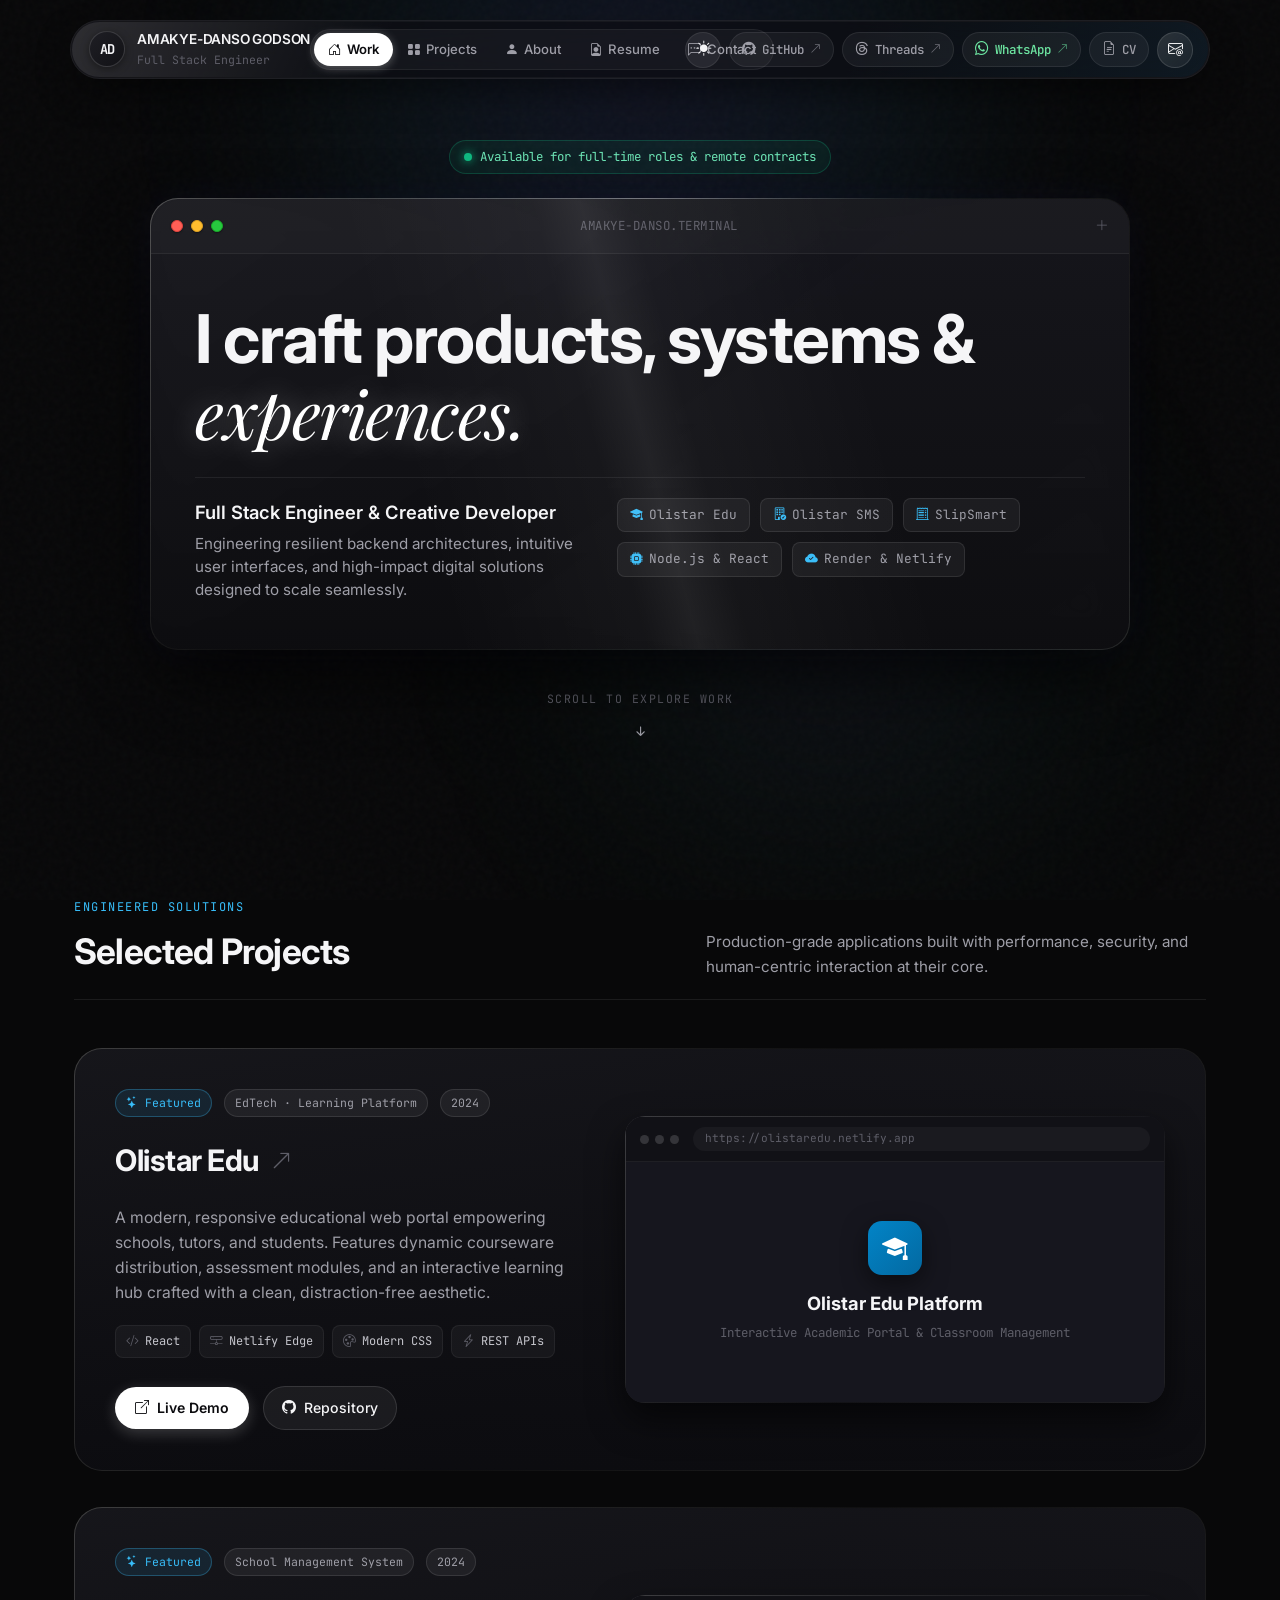
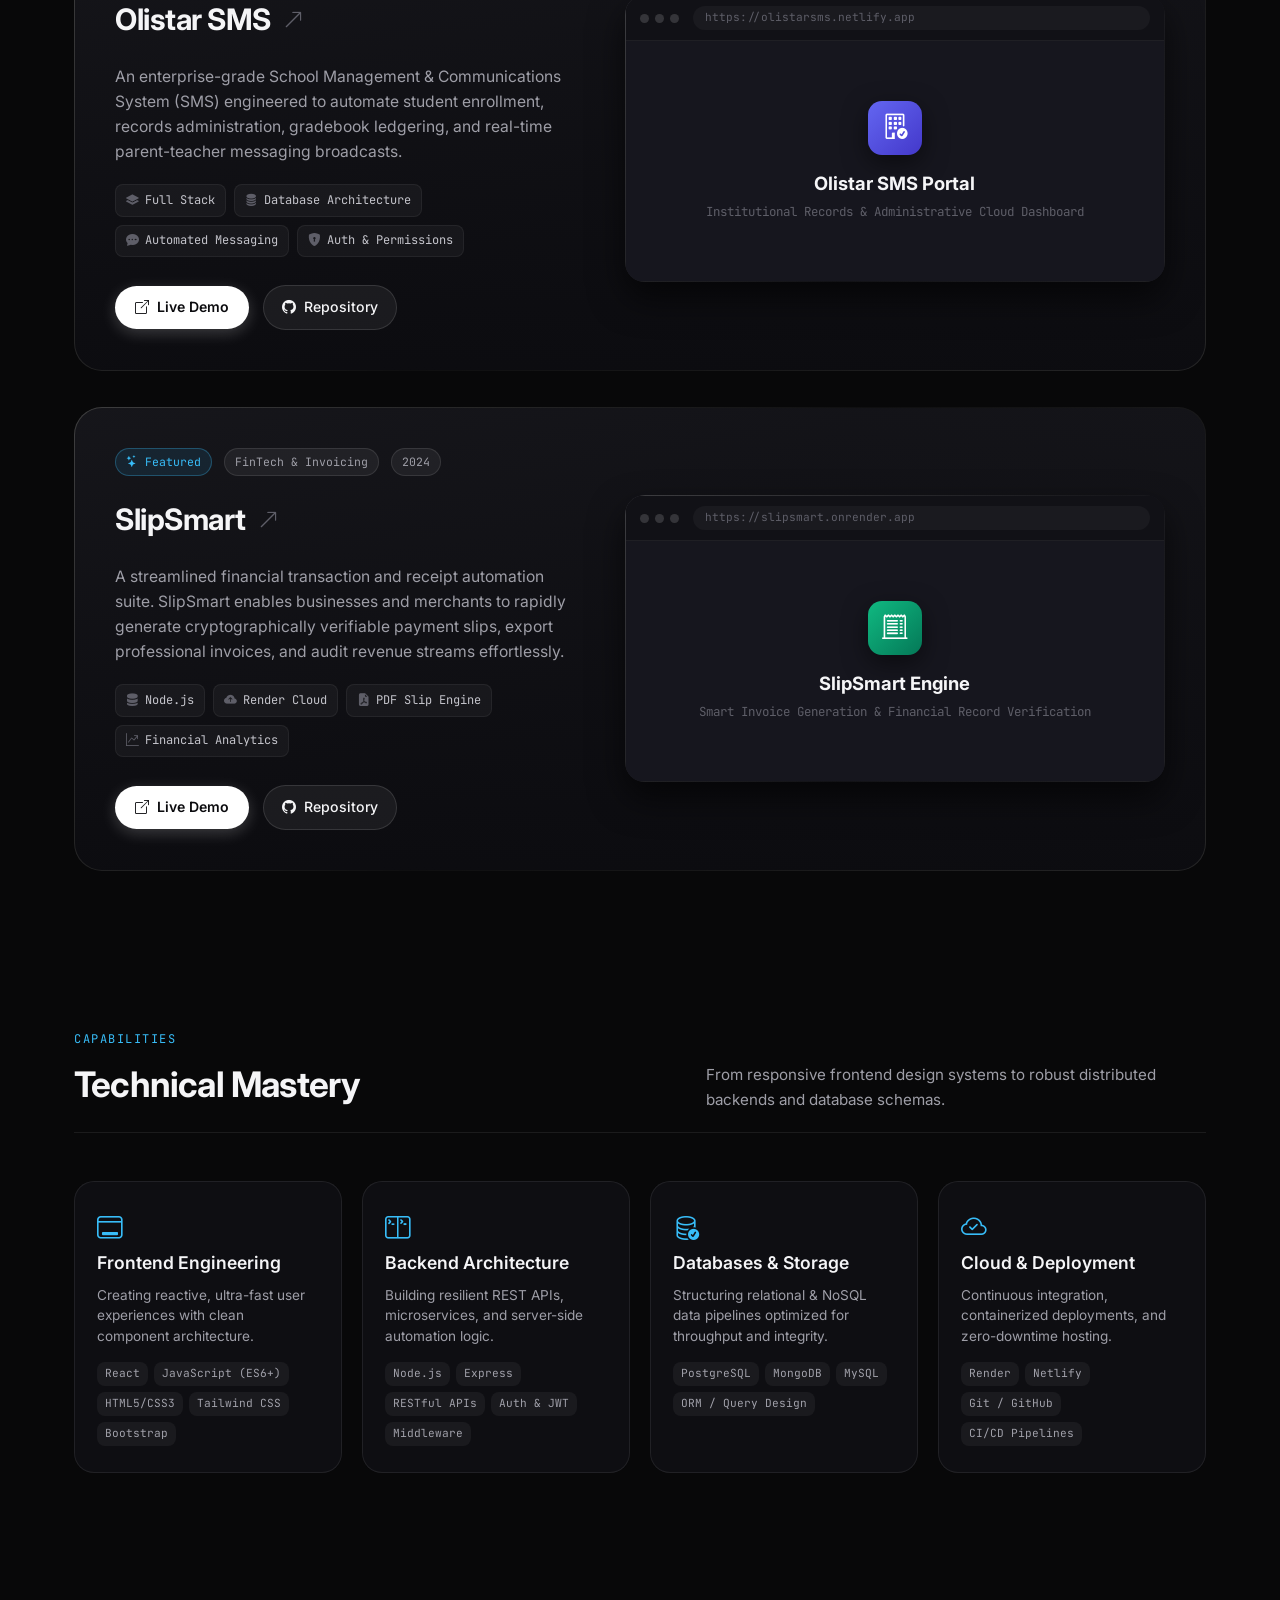
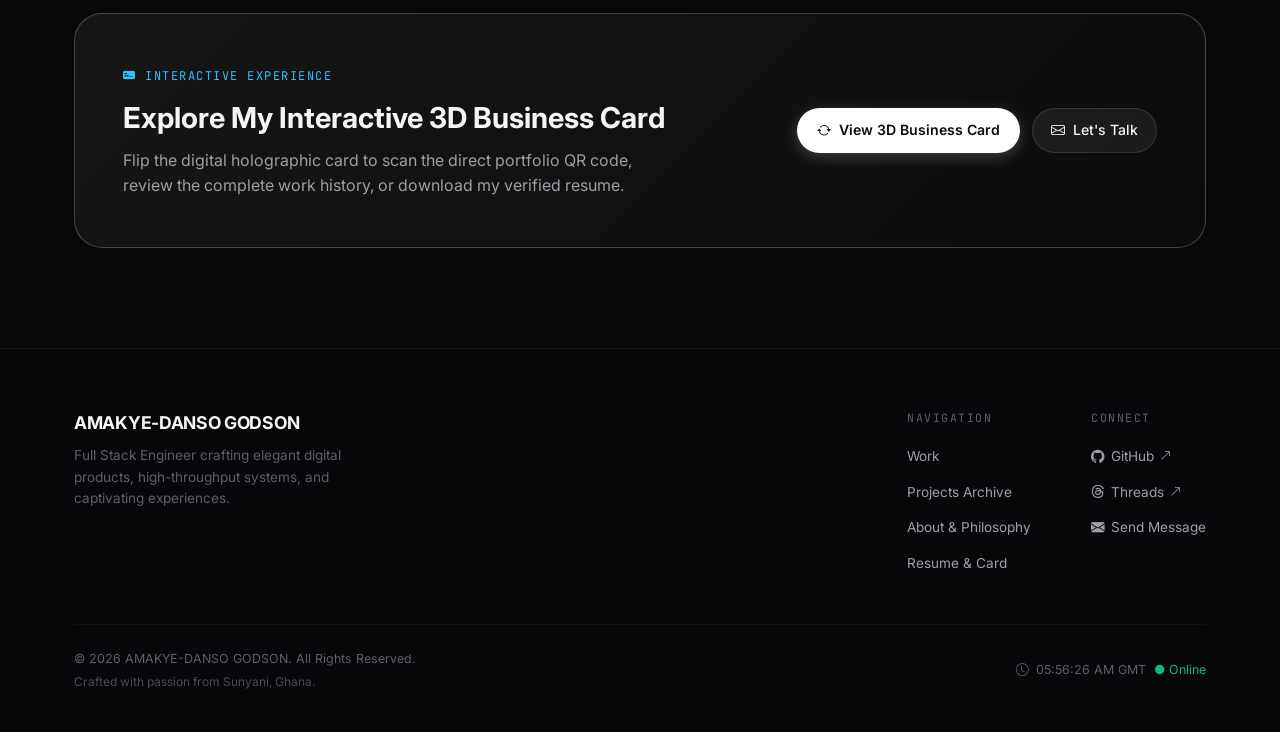
==== commit 3b2abeba: "teaking" ====
--- a/index.html
+++ b/index.html
@@ -145,7 +145,7 @@
                   <span class="window-dot yellow"></span>
                   <span class="window-dot green"></span>
                 </div>
-                <div class="window-title">amakye-danso.terminal 
+                <div class="window-title">amakye-danso.terminal</div>
                 <div class="window-controls">
                   <i class="bi bi-plus-lg"></i>
                 </div>
--- a/css/style.css
+++ b/css/style.css
@@ -374,7 +374,6 @@
   z-index: 1;
   background-image: url("data:image/svg+xml,%3Csvg viewBox='0 0 200 200' xmlns='http://www.w3.org/2000/svg'%3E%3Cfilter id='noiseFilter'%3E%3CfeTurbulence type='fractalNoise' baseFrequency='0.8' numOctaves='3' stitchTiles='stitch'/%3E%3C/filter%3E%3Crect width='100%25' height='100%25' filter='url(%23noiseFilter)'/%3E%3C/svg%3E");
 }
-}
 
 
 .site-wrapper {
@@ -406,6 +405,8 @@
 }
 
 .nav-bar {
+  position: relative;
+  isolation: isolate;
   pointer-events: auto;
   display: flex;
   align-items: center;
@@ -420,6 +421,21 @@
   border-radius: var(--radius-pill);
   box-shadow: 0 16px 40px -10px rgba(0, 0, 0, 0.6), 0 0 0 1px rgba(255, 255, 255, 0.04) inset;
   transition: var(--transition);
+}
+
+.nav-bar::before {
+  content: '';
+  position: absolute;
+  inset: 1px;
+  border-radius: inherit;
+  background: linear-gradient(115deg, rgba(255, 255, 255, 0.14), transparent 28%, transparent 68%, rgba(56, 189, 248, 0.08));
+  pointer-events: none;
+  z-index: -1;
+}
+
+.nav-bar > * {
+  position: relative;
+  z-index: 1;
 }
 
 .nav-left {
@@ -1711,6 +1727,46 @@
   background: rgba(255, 255, 255, 0.2);
 }
 
+.contact-export-card {
+  display: flex;
+  align-items: center;
+  justify-content: space-between;
+  gap: 16px;
+  margin: 24px 0 28px;
+  padding: 18px 20px;
+  background: linear-gradient(135deg, rgba(56, 189, 248, 0.1), rgba(255, 255, 255, 0.04));
+  border: 1px solid rgba(56, 189, 248, 0.22);
+  border-radius: var(--radius-md);
+}
+
+.contact-export-copy {
+  display: flex;
+  align-items: center;
+  gap: 12px;
+  min-width: 0;
+}
+
+.contact-export-copy i {
+  color: var(--accent-blue);
+  font-size: 1.25rem;
+}
+
+.contact-export-title {
+  color: var(--text-primary);
+  font-weight: 600;
+}
+
+.contact-export-description {
+  margin-top: 2px;
+  color: var(--text-secondary);
+  font-size: 0.82rem;
+}
+
+.contact-export-btn {
+  flex: 0 0 auto;
+  white-space: nowrap;
+}
+
 
 .site-footer {
   margin-top: auto;
@@ -1889,6 +1945,21 @@
     grid-template-columns: 1fr;
     gap: 24px;
   }
+  .nav-fixed-container {
+    top: 12px;
+    padding: 0 12px;
+  }
+  .nav-bar {
+    background: rgba(18, 22, 30, 0.58);
+    border-color: rgba(255, 255, 255, 0.16);
+    box-shadow: 0 18px 40px rgba(0, 0, 0, 0.38), 0 1px 0 rgba(255, 255, 255, 0.14) inset;
+  }
+  .mobile-nav-drawer {
+    top: 70px;
+    background: rgba(18, 22, 30, 0.72);
+    border-color: rgba(255, 255, 255, 0.16);
+    box-shadow: 0 24px 60px rgba(0, 0, 0, 0.5), 0 1px 0 rgba(255, 255, 255, 0.12) inset;
+  }
   .project-card-inner {
     grid-template-columns: 1fr;
     padding: 30px;
@@ -1904,14 +1975,53 @@
 }
 
 @media (max-width: 768px) {
+  .container {
+    padding: 0 16px;
+  }
   .section-hero {
-    padding-top: 110px;
+    padding-top: 104px;
+    padding-bottom: 48px;
+  }
+  .hero-badge-container {
+    width: 100%;
+    justify-content: center;
+    margin-bottom: 16px;
+  }
+  .status-pill {
+    max-width: 100%;
+    text-align: center;
+  }
+  .window-outer-shell {
+    width: 100%;
+    border-radius: var(--radius-lg);
+  }
+  .window-titlebar {
+    padding: 12px 14px;
+  }
+  .window-title {
+    max-width: 150px;
+    overflow: hidden;
+    text-overflow: ellipsis;
+    white-space: nowrap;
   }
   .window-content {
-    padding: 30px 20px;
+    padding: 28px 18px;
   }
   .hero-headline {
-    font-size: 2.2rem;
+    max-width: 100%;
+    font-size: clamp(2rem, 10vw, 2.65rem);
+    letter-spacing: -0.8px;
+    overflow-wrap: anywhere;
+  }
+  .hero-role-title {
+    font-size: 1rem;
+  }
+  .hero-role-desc {
+    font-size: 0.88rem;
+  }
+  .hero-tag {
+    font-size: 0.72rem;
+    padding: 6px 9px;
   }
   .section-header {
     flex-direction: column;
@@ -1922,7 +2032,30 @@
     grid-template-columns: 1fr;
   }
   .contact-container-box {
-    padding: 24px;
+    padding: 20px 16px;
+  }
+  .contact-export-card,
+  .direct-email-card {
+    align-items: flex-start;
+  }
+  .contact-export-card {
+    flex-direction: column;
+    gap: 14px;
+  }
+  .contact-export-btn {
+    width: 100%;
+    justify-content: center;
+  }
+  .direct-email-card {
+    flex-wrap: wrap;
+    gap: 12px;
+  }
+  .direct-email-left {
+    min-width: 0;
+  }
+  .direct-email-left > div:last-child {
+    min-width: 0;
+    overflow-wrap: anywhere;
   }
   .contact-form-grid {
     grid-template-columns: 1fr;
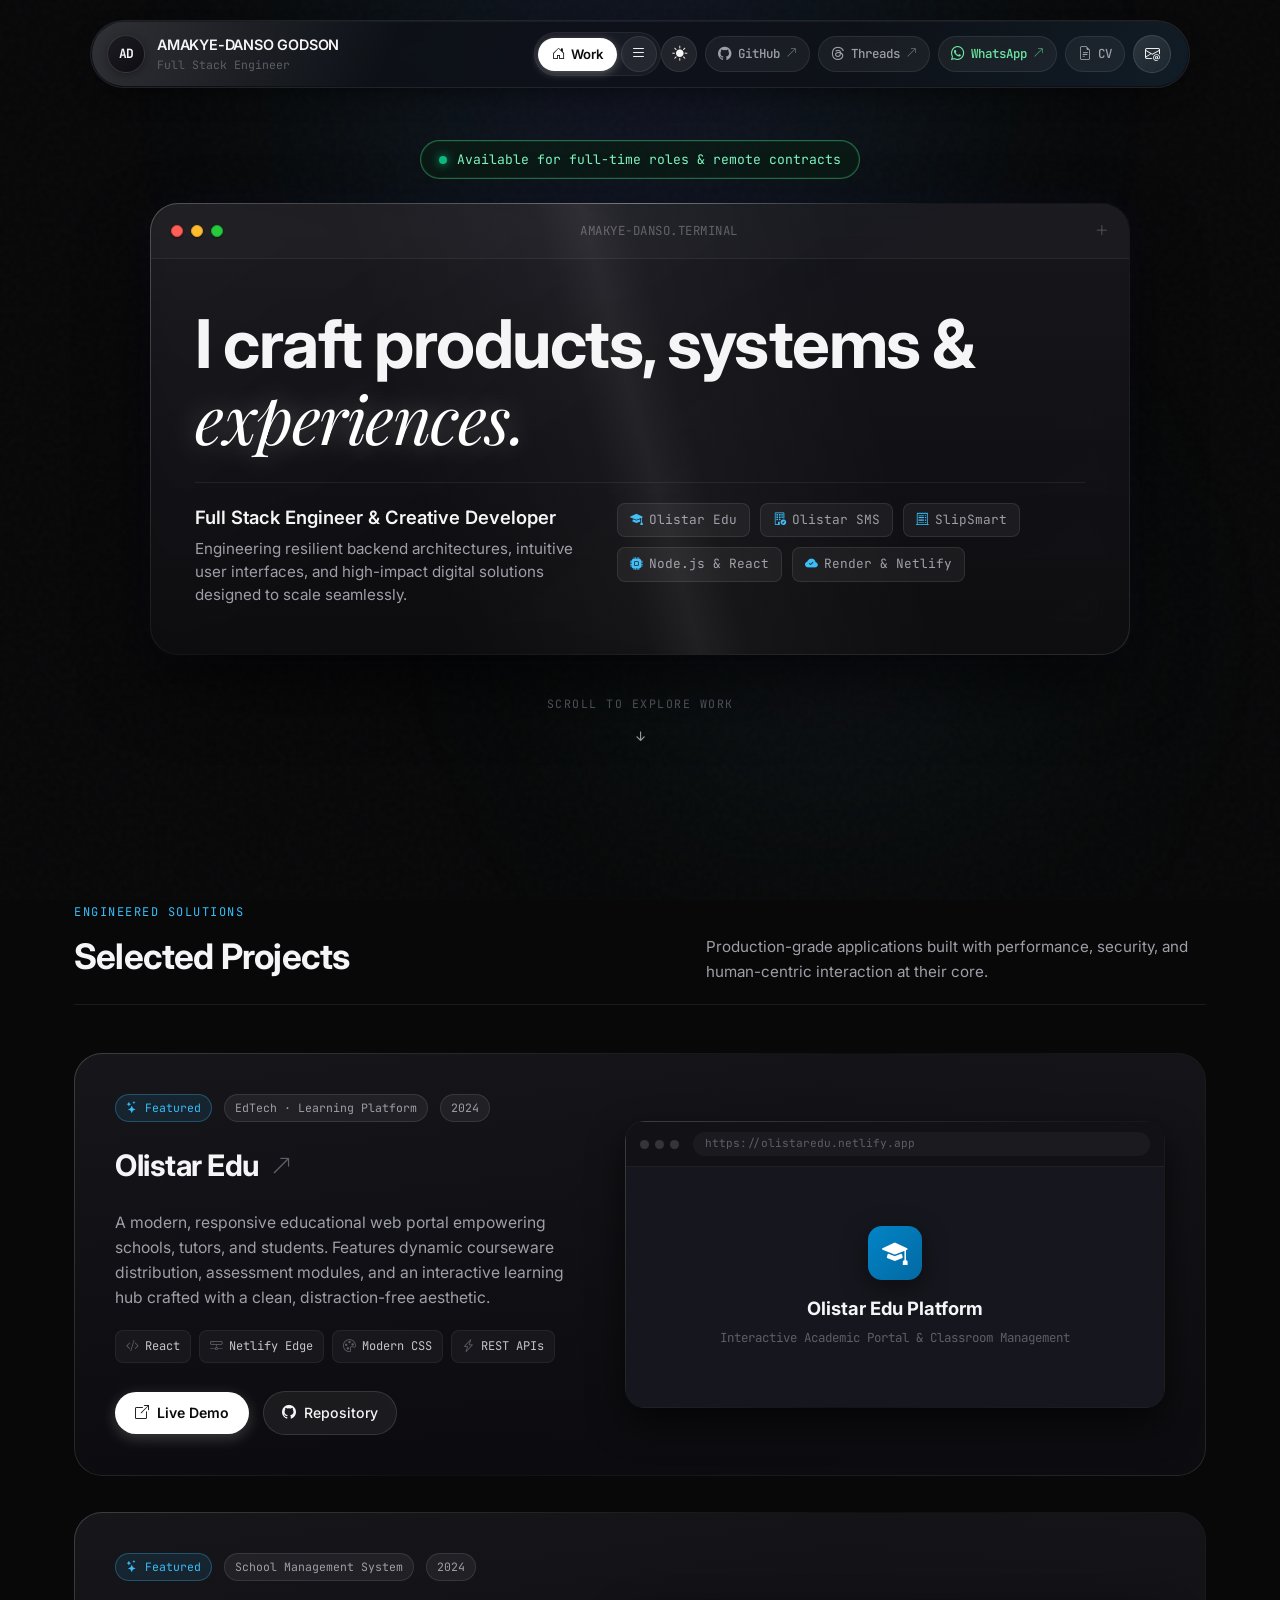
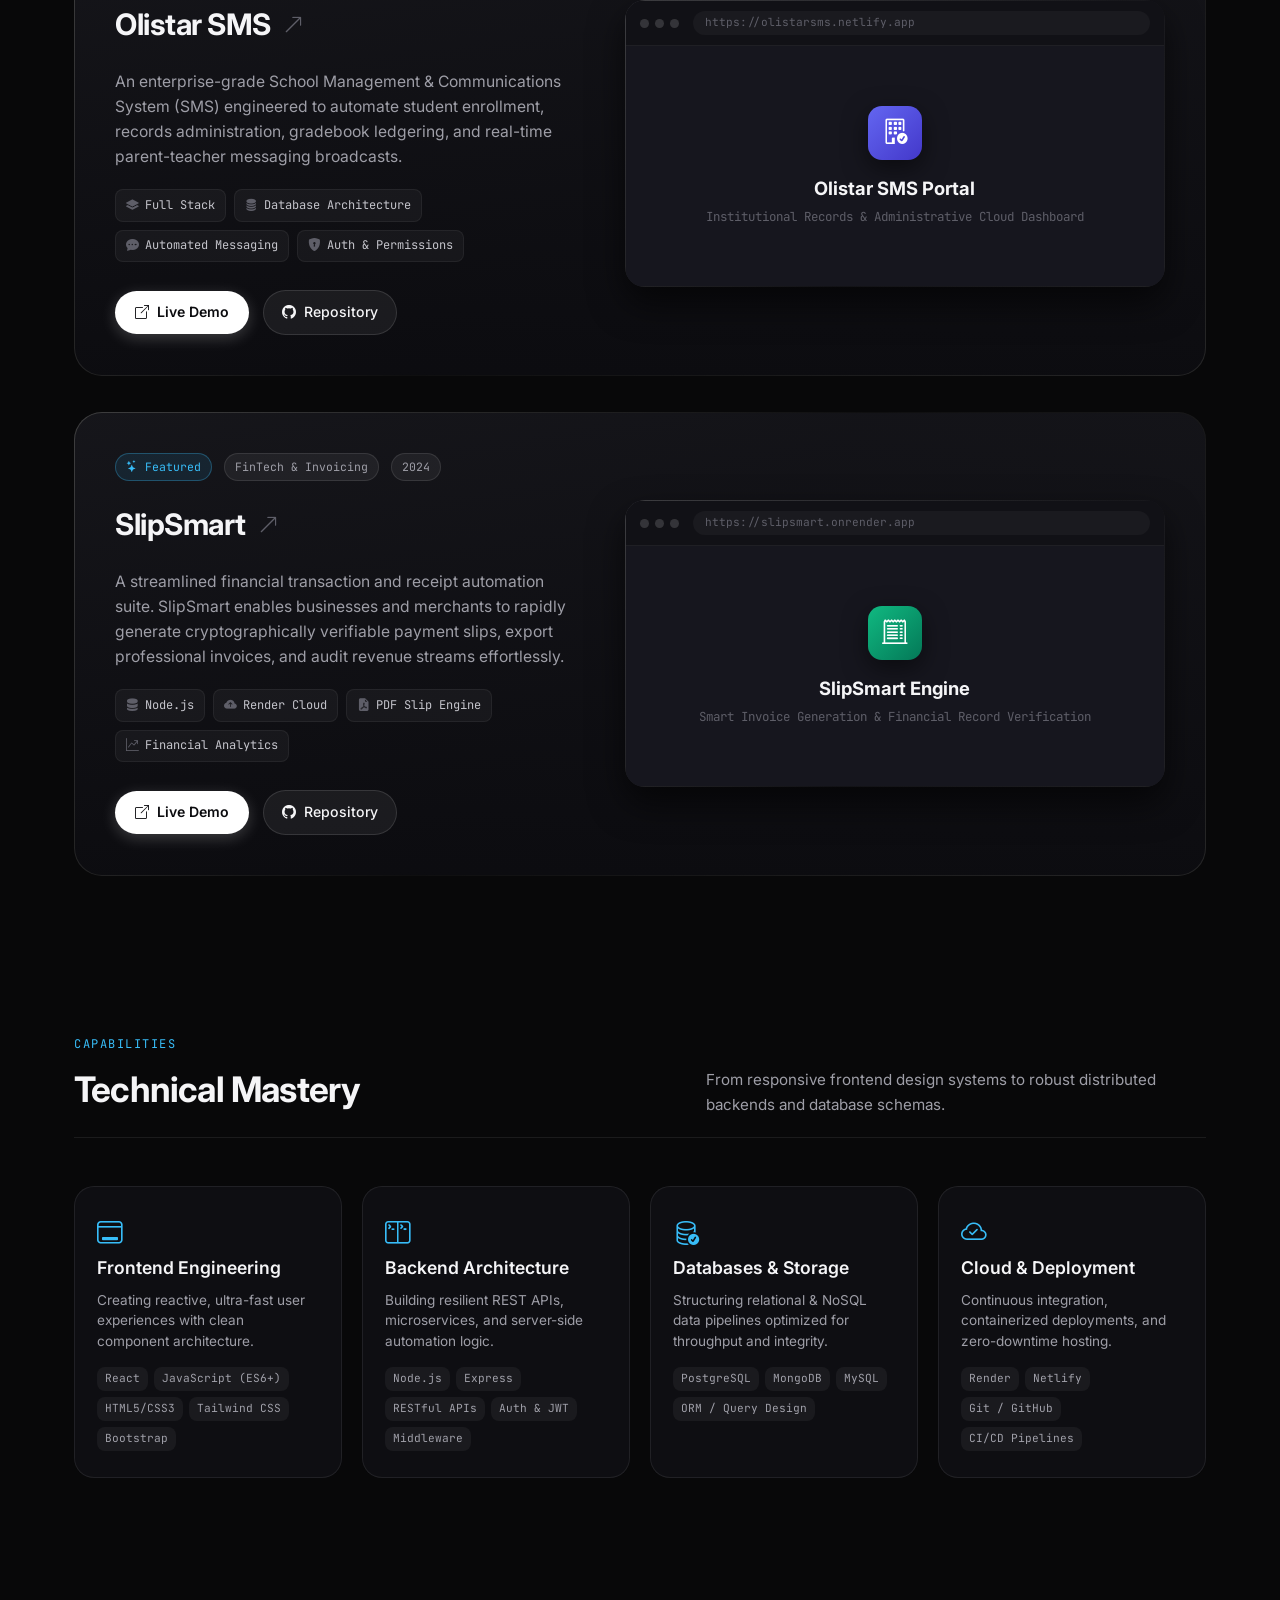
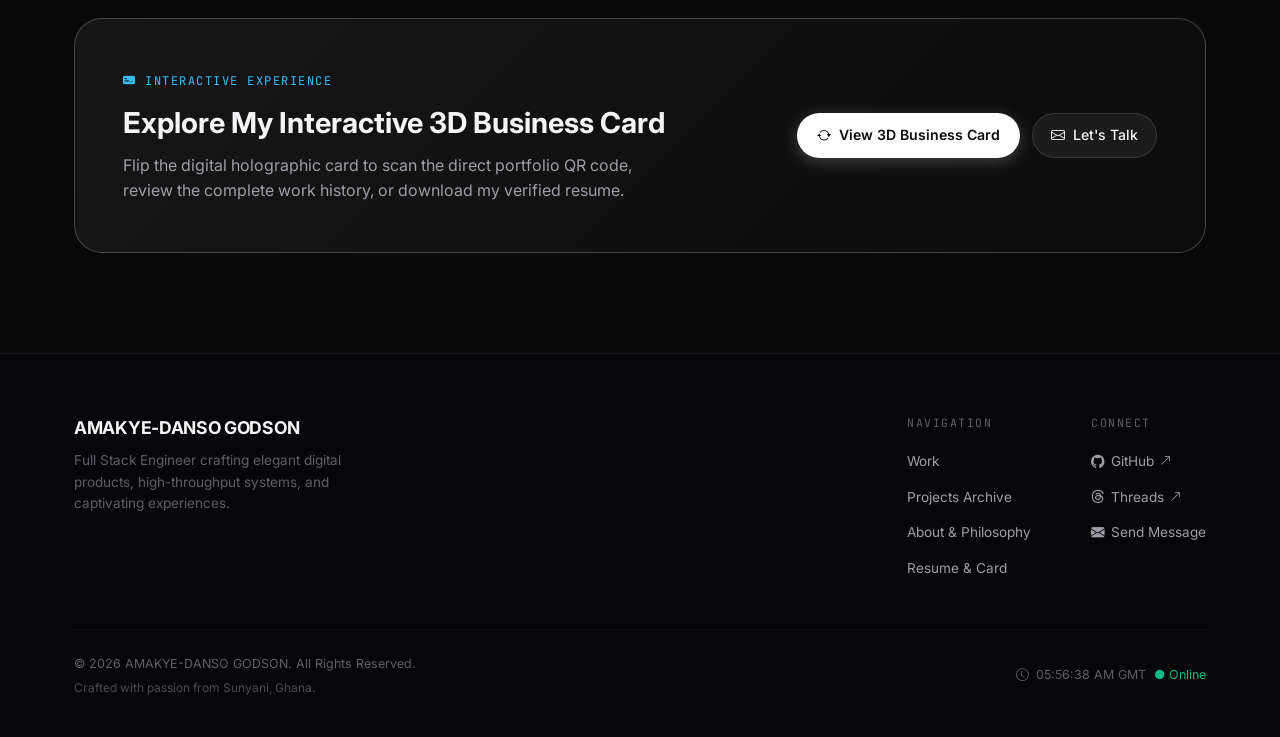
==== commit d8cdf054: "....." ====
--- a/index.html
+++ b/index.html
@@ -39,10 +39,15 @@
         <div class="nav-center">
           <div class="nav-pill-wrapper">
             <a href="index.html" class="nav-link active"><i class="bi bi-house-door"></i> Work</a>
-            <a href="projects.html" class="nav-link"><i class="bi bi-grid-fill"></i> Projects</a>
-            <a href="about.html" class="nav-link"><i class="bi bi-person-fill"></i> About</a>
-            <a href="resume.html" class="nav-link"><i class="bi bi-file-earmark-person"></i> Resume</a>
-            <a href="contact.html" class="nav-link"><i class="bi bi-chat-left-dots"></i> Contact</a>
+            <button type="button" class="desktop-menu-toggle" id="desktopMenuBtn" aria-label="Open more navigation" aria-expanded="false">
+              <i class="bi bi-list"></i>
+            </button>
+            <div class="desktop-nav-dropdown" id="desktopNavDropdown" role="menu" aria-label="More navigation">
+              <a href="projects.html" class="desktop-nav-item"><i class="bi bi-grid-fill"></i> Projects</a>
+              <a href="about.html" class="desktop-nav-item"><i class="bi bi-person-fill"></i> About</a>
+              <a href="resume.html" class="desktop-nav-item"><i class="bi bi-file-earmark-person"></i> Resume</a>
+              <a href="contact.html" class="desktop-nav-item"><i class="bi bi-chat-left-dots"></i> Contact</a>
+            </div>
           </div>
         </div>
 
--- a/css/style.css
+++ b/css/style.css
@@ -412,14 +412,15 @@
   align-items: center;
   justify-content: space-between;
   width: 100%;
-  max-width: 1140px;
-  padding: 8px 12px;
-  background: rgba(14, 14, 18, 0.78);
+  max-width: 1100px;
+  min-height: 68px;
+  padding: 10px 14px 10px 12px;
+  background: rgba(15, 18, 24, 0.82);
   backdrop-filter: blur(24px) saturate(180%);
   -webkit-backdrop-filter: blur(24px) saturate(180%);
-  border: 1px solid var(--border-subtle);
-  border-radius: var(--radius-pill);
-  box-shadow: 0 16px 40px -10px rgba(0, 0, 0, 0.6), 0 0 0 1px rgba(255, 255, 255, 0.04) inset;
+  border: 1px solid rgba(255, 255, 255, 0.08);
+  border-radius: 40px;
+  box-shadow: 0 12px 28px -10px rgba(0, 0, 0, 0.56), inset 0 1px 0 rgba(255, 255, 255, 0.05);
   transition: var(--transition);
 }
 
@@ -442,24 +443,24 @@
   display: flex;
   align-items: center;
   gap: 12px;
-  padding-left: 6px;
-  flex: 0 0 auto;
-  min-width: 188px;
+  padding-left: 4px;
+  flex: 1 1 auto;
+  min-width: 0;
 }
 
 .nav-logo-badge {
   display: flex;
   align-items: center;
   justify-content: center;
-  width: 36px;
-  height: 36px;
+  width: 38px;
+  height: 38px;
   border-radius: 50%;
-  background: linear-gradient(135deg, #1e1e24 0%, #121216 100%);
-  border: 1px solid rgba(255, 255, 255, 0.15);
-  box-shadow: 0 2px 8px rgba(0, 0, 0, 0.4);
+  background: linear-gradient(135deg, #1b1b22 0%, #0d0d11 100%);
+  border: 1px solid rgba(255, 255, 255, 0.14);
+  box-shadow: 0 2px 8px rgba(0, 0, 0, 0.35);
   font-family: var(--font-mono);
   font-weight: 700;
-  font-size: 0.85rem;
+  font-size: 0.8rem;
   letter-spacing: -0.5px;
   color: var(--text-primary);
   transition: var(--transition);
@@ -477,7 +478,7 @@
 }
 
 .nav-author-name {
-  font-size: 0.85rem;
+  font-size: 0.9rem;
   font-weight: 600;
   letter-spacing: -0.2px;
   color: var(--text-primary);
@@ -505,6 +506,7 @@
   border: 1px solid rgba(255, 255, 255, 0.06);
   border-radius: var(--radius-pill);
   padding: 3px;
+  gap: 4px;
 }
 
 .nav-link {
@@ -532,6 +534,63 @@
   box-shadow: 0 2px 10px rgba(255, 255, 255, 0.3);
 }
 
+.desktop-menu-toggle {
+  width: 36px;
+  height: 36px;
+  border-radius: 50%;
+  background: rgba(255, 255, 255, 0.06);
+  border: 1px solid rgba(255, 255, 255, 0.08);
+  color: var(--text-primary);
+  display: flex;
+  align-items: center;
+  justify-content: center;
+  transition: var(--transition);
+  cursor: pointer;
+}
+
+.desktop-menu-toggle:hover {
+  background: rgba(255, 255, 255, 0.12);
+  border-color: rgba(255, 255, 255, 0.2);
+  transform: translateY(-1px);
+}
+
+.desktop-nav-dropdown {
+  position: absolute;
+  top: calc(100% + 12px);
+  right: 0;
+  min-width: 200px;
+  padding: 8px;
+  border-radius: 20px;
+  background: rgba(15, 18, 24, 0.96);
+  border: 1px solid rgba(255, 255, 255, 0.08);
+  box-shadow: 0 16px 40px rgba(0, 0, 0, 0.45);
+  display: none;
+  flex-direction: column;
+  gap: 6px;
+  z-index: 120;
+}
+
+.desktop-nav-dropdown.open {
+  display: flex;
+}
+
+.desktop-nav-item {
+  display: flex;
+  align-items: center;
+  gap: 8px;
+  padding: 10px 12px;
+  border-radius: 12px;
+  color: var(--text-secondary);
+  font-size: 0.82rem;
+  font-weight: 500;
+  transition: var(--transition-fast);
+}
+
+.desktop-nav-item:hover {
+  background: rgba(255, 255, 255, 0.05);
+  color: var(--text-primary);
+}
+
 
 .nav-right {
   display: flex;
@@ -591,8 +650,8 @@
   display: flex;
   align-items: center;
   justify-content: center;
-  width: 36px;
-  height: 36px;
+  width: 38px;
+  height: 38px;
   border-radius: 50%;
   background: linear-gradient(135deg, rgba(255, 255, 255, 0.12) 0%, rgba(255, 255, 255, 0.05) 100%);
   border: 1px solid rgba(255, 255, 255, 0.12);
@@ -687,14 +746,15 @@
 .status-pill {
   display: inline-flex;
   align-items: center;
-  gap: 8px;
-  padding: 6px 14px;
-  background: rgba(16, 185, 129, 0.08);
-  border: 1px solid rgba(16, 185, 129, 0.25);
+  gap: 10px;
+  padding: 8px 18px;
+  background: rgba(11, 28, 21, 0.76);
+  border: 1px solid rgba(62, 210, 129, 0.46);
   border-radius: var(--radius-pill);
-  font-size: 0.78rem;
-  font-family: var(--font-mono);
-  color: #6ee7b7;
+  font-size: 0.82rem;
+  font-family: var(--font-mono);
+  color: #7ef5c1;
+  box-shadow: 0 0 0 1px rgba(110, 231, 163, 0.08) inset;
 }
 
 .status-dot {
@@ -1938,6 +1998,10 @@
   .nav-center, .nav-right .nav-chip {
     display: none;
   }
+  .desktop-menu-toggle,
+  .desktop-nav-dropdown {
+    display: none !important;
+  }
   .mobile-nav-toggle {
     display: flex;
   }
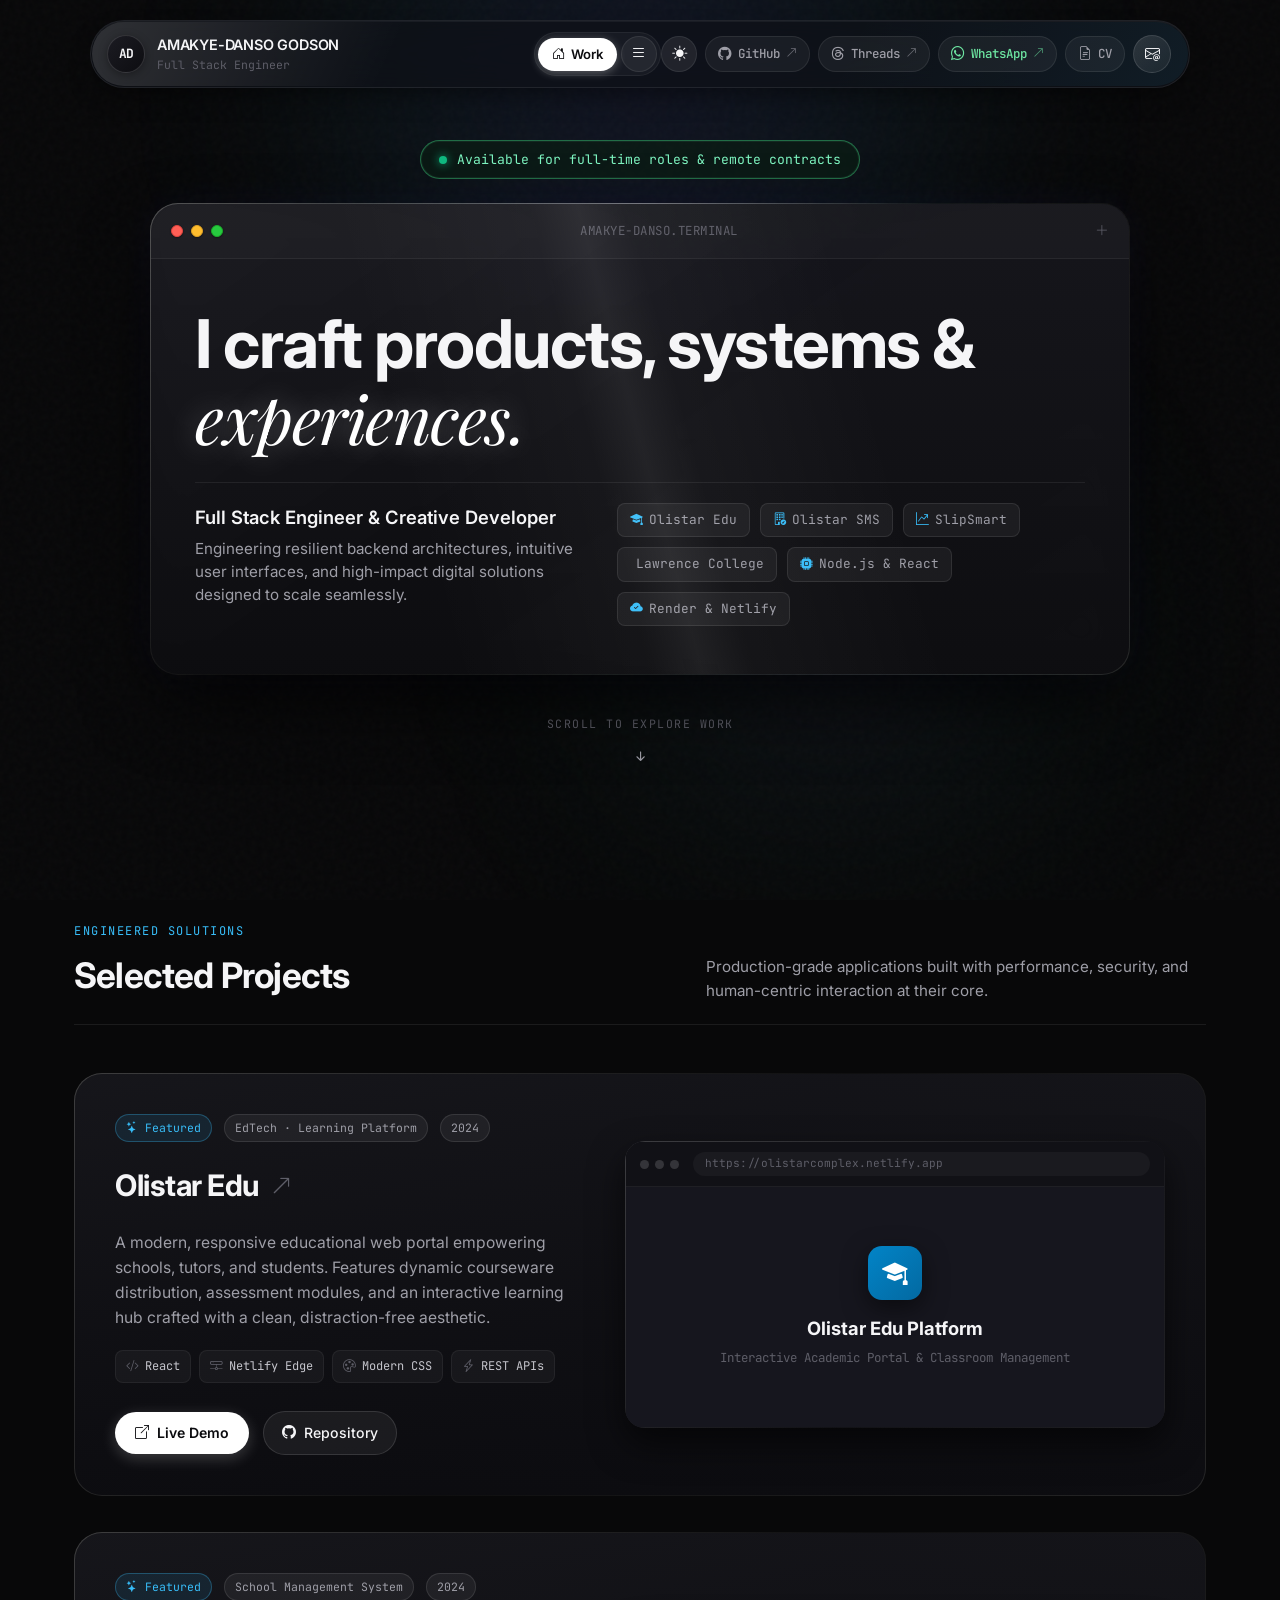
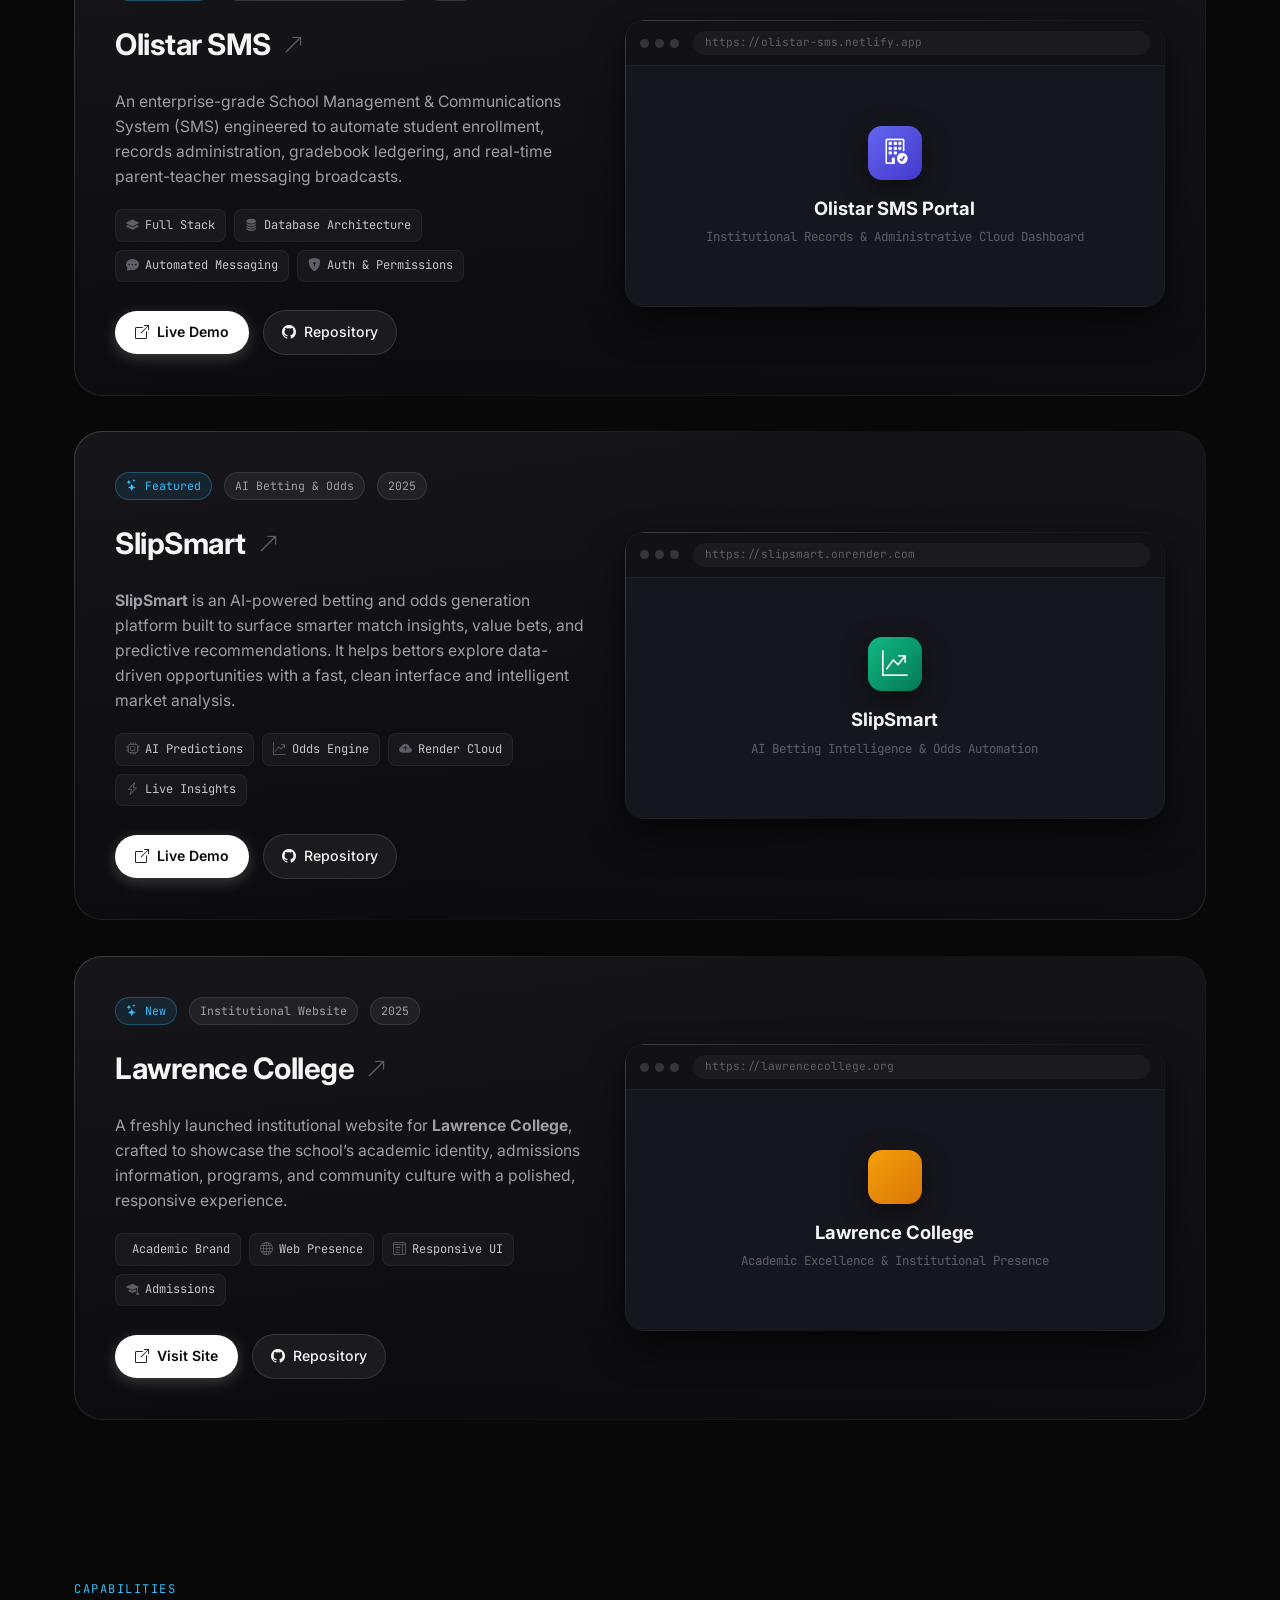
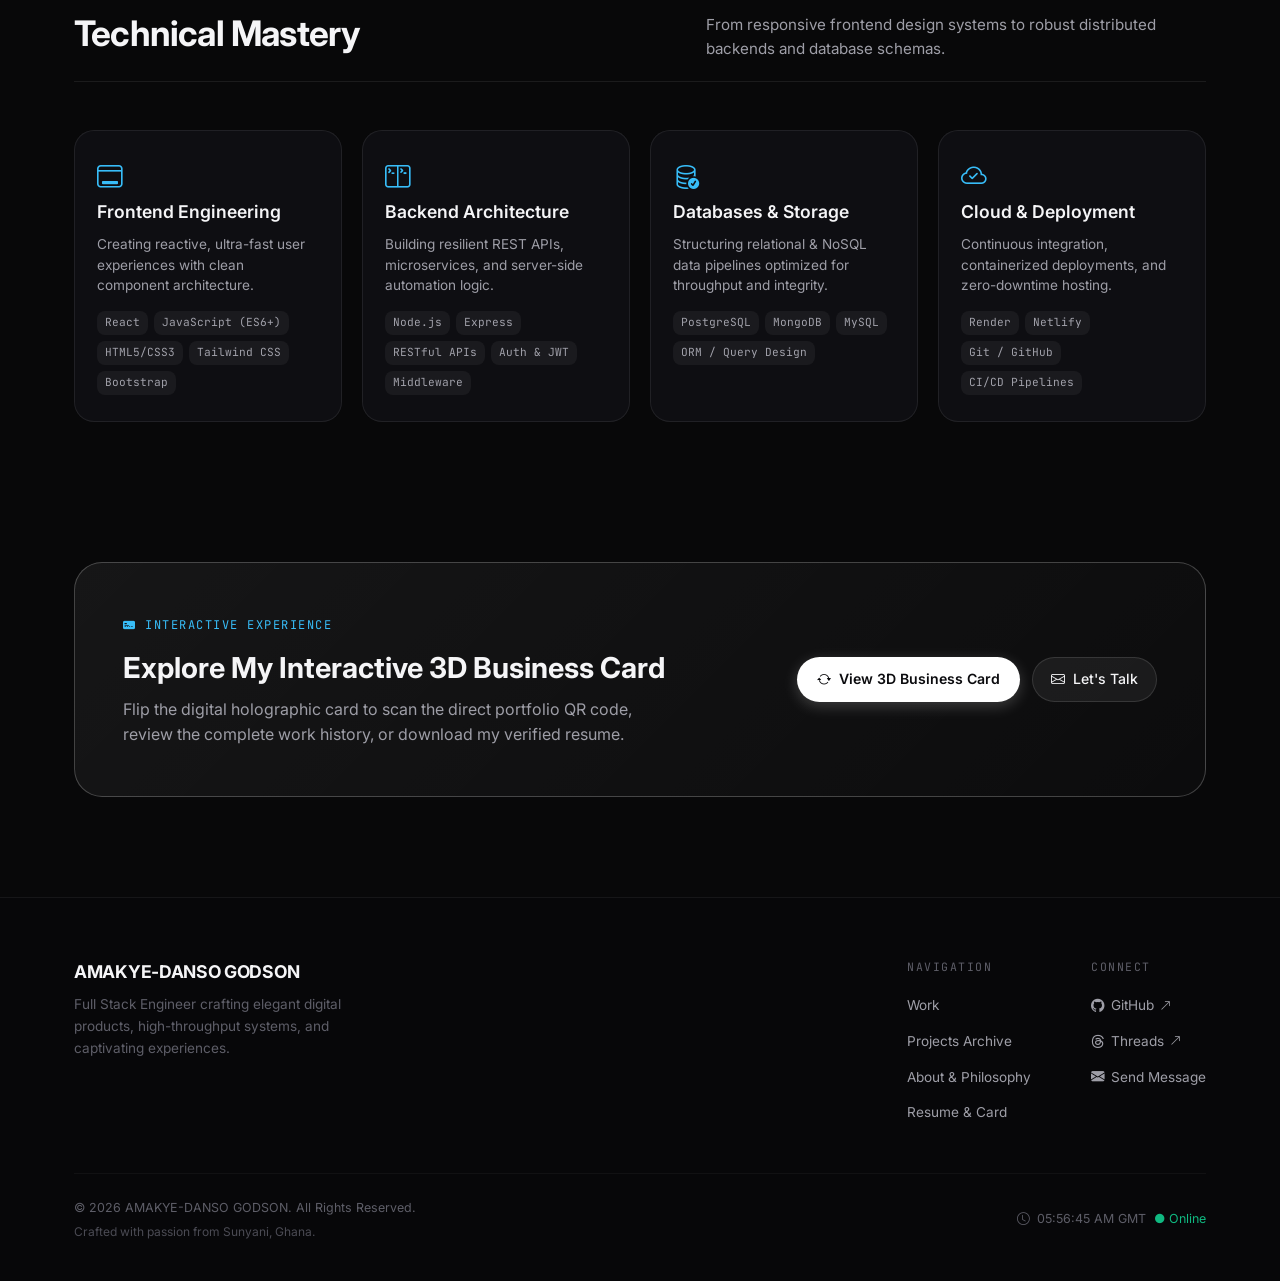
==== commit c271735d: "Update project links and portfolio content Co-authored-by: Copilot <223556219+Copilot@users.noreply." ====
--- a/index.html
+++ b/index.html
@@ -4,7 +4,7 @@
   <meta charset="UTF-8">
   <meta name="viewport" content="width=device-width, initial-scale=1.0">
   <title>AMAKYE-DANSO GODSON — Full Stack Engineer & Creative Developer</title>
-  <meta name="description" content="Portfolio of Amakye-Danso Godson, Full Stack Engineer & Creative Developer. Explore featured projects: Olistar Edu, Olistar SMS, SlipSmart, and scalable web solutions.">
+  <meta name="description" content="Portfolio of Amakye-Danso Godson, Full Stack Engineer & Creative Developer. Explore featured projects: Olistar Edu, Olistar SMS, SlipSmart, Lawrence College, and scalable web solutions.">
 
   
   <link rel="stylesheet" href="https://cdn.jsdelivr.net/npm/bootstrap-icons@1.11.3/font/bootstrap-icons.min.css">
@@ -181,8 +181,12 @@
                         <span>Olistar SMS</span>
                       </div>
                       <div class="hero-tag">
-                        <i class="bi bi-receipt-cutoff"></i>
+                        <i class="bi bi-graph-up-arrow"></i>
                         <span>SlipSmart</span>
+                      </div>
+                      <div class="hero-tag">
+                        <i class="bi bi-building-columns"></i>
+                        <span>Lawrence College</span>
                       </div>
                       <div class="hero-tag">
                         <i class="bi bi-cpu-fill"></i>
@@ -236,7 +240,7 @@
 
                   <div class="project-title-row">
                     <h3 class="project-name">Olistar Edu</h3>
-                    <a href="https://Olistaredu.netlify.app" target="_blank" rel="noopener noreferrer" class="project-arrow-icon" title="Visit Live Application">
+                    <a href="https://olistarcomplex.netlify.app" target="_blank" rel="noopener noreferrer" class="project-arrow-icon" title="Visit Live Application">
                       <i class="bi bi-arrow-up-right"></i>
                     </a>
                   </div>
@@ -253,7 +257,7 @@
                   </div>
 
                   <div class="project-actions">
-                    <a href="https://Olistaredu.netlify.app" target="_blank" rel="noopener noreferrer" class="btn-primary">
+                    <a href="https://olistarcomplex.netlify.app" target="_blank" rel="noopener noreferrer" class="btn-primary">
                       <i class="bi bi-box-arrow-up-right"></i> Live Demo
                     </a>
                     <a href="https://github.com/mizzlebankai" target="_blank" rel="noopener noreferrer" class="btn-secondary">
@@ -268,7 +272,7 @@
                     <span class="mockup-dot"></span>
                     <span class="mockup-dot"></span>
                     <span class="mockup-dot"></span>
-                    <div class="mockup-address-bar">https://olistaredu.netlify.app</div>
+                    <div class="mockup-address-bar">https://olistarcomplex.netlify.app</div>
                   </div>
                   <div class="mockup-visual">
                     <div class="mockup-inner-hero">
@@ -296,7 +300,7 @@
 
                   <div class="project-title-row">
                     <h3 class="project-name">Olistar SMS</h3>
-                    <a href="https://olistarsms.netlify.app" target="_blank" rel="noopener noreferrer" class="project-arrow-icon" title="Visit Live Application">
+                    <a href="https://olistar-sms.netlify.app" target="_blank" rel="noopener noreferrer" class="project-arrow-icon" title="Visit Live Application">
                       <i class="bi bi-arrow-up-right"></i>
                     </a>
                   </div>
@@ -313,7 +317,7 @@
                   </div>
 
                   <div class="project-actions">
-                    <a href="https://olistarsms.netlify.app" target="_blank" rel="noopener noreferrer" class="btn-primary">
+                    <a href="https://olistar-sms.netlify.app" target="_blank" rel="noopener noreferrer" class="btn-primary">
                       <i class="bi bi-box-arrow-up-right"></i> Live Demo
                     </a>
                     <a href="https://github.com/mizzlebankai" target="_blank" rel="noopener noreferrer" class="btn-secondary">
@@ -328,7 +332,7 @@
                     <span class="mockup-dot"></span>
                     <span class="mockup-dot"></span>
                     <span class="mockup-dot"></span>
-                    <div class="mockup-address-bar">https://olistarsms.netlify.app</div>
+                    <div class="mockup-address-bar">https://olistar-sms.netlify.app</div>
                   </div>
                   <div class="mockup-visual">
                     <div class="mockup-inner-hero">
@@ -350,30 +354,30 @@
                 <div class="project-content">
                   <div class="project-meta-row">
                     <span class="project-badge featured"><i class="bi bi-stars"></i> Featured</span>
-                    <span class="project-badge">FinTech & Invoicing</span>
-                    <span class="project-badge">2024</span>
+                    <span class="project-badge">AI Betting & Odds</span>
+                    <span class="project-badge">2025</span>
                   </div>
 
                   <div class="project-title-row">
                     <h3 class="project-name">SlipSmart</h3>
-                    <a href="https://slipsmart.onrender.app" target="_blank" rel="noopener noreferrer" class="project-arrow-icon" title="Visit Live Application">
+                    <a href="https://slipsmart.onrender.com" target="_blank" rel="noopener noreferrer" class="project-arrow-icon" title="Visit Live Application">
                       <i class="bi bi-arrow-up-right"></i>
                     </a>
                   </div>
 
                   <p class="project-description">
-                    A streamlined financial transaction and receipt automation suite. SlipSmart enables businesses and merchants to rapidly generate cryptographically verifiable payment slips, export professional invoices, and audit revenue streams effortlessly.
+                    <strong>SlipSmart</strong> is an AI-powered betting and odds generation platform built to surface smarter match insights, value bets, and predictive recommendations. It helps bettors explore data-driven opportunities with a fast, clean interface and intelligent market analysis.
                   </p>
 
                   <div class="project-tech-stack">
-                    <span class="tech-chip"><i class="bi bi-server"></i> Node.js</span>
+                    <span class="tech-chip"><i class="bi bi-cpu"></i> AI Predictions</span>
+                    <span class="tech-chip"><i class="bi bi-graph-up-arrow"></i> Odds Engine</span>
                     <span class="tech-chip"><i class="bi bi-cloud-arrow-up-fill"></i> Render Cloud</span>
-                    <span class="tech-chip"><i class="bi bi-file-earmark-pdf-fill"></i> PDF Slip Engine</span>
-                    <span class="tech-chip"><i class="bi bi-graph-up-arrow"></i> Financial Analytics</span>
+                    <span class="tech-chip"><i class="bi bi-lightning-charge"></i> Live Insights</span>
                   </div>
 
                   <div class="project-actions">
-                    <a href="https://slipsmart.onrender.app" target="_blank" rel="noopener noreferrer" class="btn-primary">
+                    <a href="https://slipsmart.onrender.com" target="_blank" rel="noopener noreferrer" class="btn-primary">
                       <i class="bi bi-box-arrow-up-right"></i> Live Demo
                     </a>
                     <a href="https://github.com/mizzlebankai" target="_blank" rel="noopener noreferrer" class="btn-secondary">
@@ -388,15 +392,74 @@
                     <span class="mockup-dot"></span>
                     <span class="mockup-dot"></span>
                     <span class="mockup-dot"></span>
-                    <div class="mockup-address-bar">https://slipsmart.onrender.app</div>
+                    <div class="mockup-address-bar">https://slipsmart.onrender.com</div>
                   </div>
                   <div class="mockup-visual">
                     <div class="mockup-inner-hero">
                       <div class="mockup-brand-icon icon-slipsmart">
-                        <i class="bi bi-receipt-cutoff"></i>
-                      </div>
-                      <div class="mockup-brand-title">SlipSmart Engine</div>
-                      <div class="mockup-brand-desc">Smart Invoice Generation & Financial Record Verification</div>
+                        <i class="bi bi-graph-up-arrow"></i>
+                      </div>
+                      <div class="mockup-brand-title">SlipSmart</div>
+                      <div class="mockup-brand-desc">AI Betting Intelligence & Odds Automation</div>
+                    </div>
+                  </div>
+                </div>
+              </div>
+            </div>
+
+            <div class="project-card-outer reveal-on-scroll">
+              <div class="card-ambient-bloom bloom-lawrence"></div>
+              <div class="project-card-inner">
+                <div class="project-content">
+                  <div class="project-meta-row">
+                    <span class="project-badge featured"><i class="bi bi-stars"></i> New</span>
+                    <span class="project-badge">Institutional Website</span>
+                    <span class="project-badge">2025</span>
+                  </div>
+
+                  <div class="project-title-row">
+                    <h3 class="project-name">Lawrence College</h3>
+                    <a href="https://lawrencecollege.org" target="_blank" rel="noopener noreferrer" class="project-arrow-icon" title="Visit Lawrence College">
+                      <i class="bi bi-arrow-up-right"></i>
+                    </a>
+                  </div>
+
+                  <p class="project-description">
+                    A freshly launched institutional website for <strong>Lawrence College</strong>, crafted to showcase the school’s academic identity, admissions information, programs, and community culture with a polished, responsive experience.
+                  </p>
+
+                  <div class="project-tech-stack">
+                    <span class="tech-chip"><i class="bi bi-building-columns"></i> Academic Brand</span>
+                    <span class="tech-chip"><i class="bi bi-globe"></i> Web Presence</span>
+                    <span class="tech-chip"><i class="bi bi-layout-text-window"></i> Responsive UI</span>
+                    <span class="tech-chip"><i class="bi bi-mortarboard-fill"></i> Admissions</span>
+                  </div>
+
+                  <div class="project-actions">
+                    <a href="https://lawrencecollege.org" target="_blank" rel="noopener noreferrer" class="btn-primary">
+                      <i class="bi bi-box-arrow-up-right"></i> Visit Site
+                    </a>
+                    <a href="https://github.com/mizzlebankai" target="_blank" rel="noopener noreferrer" class="btn-secondary">
+                      <i class="bi bi-github"></i> Repository
+                    </a>
+                  </div>
+                </div>
+
+                
+                <div class="project-preview-mockup">
+                  <div class="mockup-header">
+                    <span class="mockup-dot"></span>
+                    <span class="mockup-dot"></span>
+                    <span class="mockup-dot"></span>
+                    <div class="mockup-address-bar">https://lawrencecollege.org</div>
+                  </div>
+                  <div class="mockup-visual">
+                    <div class="mockup-inner-hero">
+                      <div class="mockup-brand-icon icon-lawrence">
+                        <i class="bi bi-building-columns"></i>
+                      </div>
+                      <div class="mockup-brand-title">Lawrence College</div>
+                      <div class="mockup-brand-desc">Academic Excellence & Institutional Presence</div>
                     </div>
                   </div>
                 </div>
--- a/css/style.css
+++ b/css/style.css
@@ -1055,6 +1055,7 @@
 .bloom-edu { background: radial-gradient(circle at 70% 30%, #0284c7, transparent 70%); }
 .bloom-sms { background: radial-gradient(circle at 70% 30%, #6366f1, transparent 70%); }
 .bloom-slipsmart { background: radial-gradient(circle at 70% 30%, #059669, transparent 70%); }
+.bloom-lawrence { background: radial-gradient(circle at 70% 30%, #f59e0b, transparent 70%); }
 
 .project-card-inner {
   position: relative;
@@ -1273,6 +1274,7 @@
 .icon-edu { background: linear-gradient(135deg, #0284c7 0%, #0369a1 100%); }
 .icon-sms { background: linear-gradient(135deg, #6366f1 0%, #4338ca 100%); }
 .icon-slipsmart { background: linear-gradient(135deg, #10b981 0%, #047857 100%); }
+.icon-lawrence { background: linear-gradient(135deg, #f59e0b 0%, #d97706 100%); }
 
 .mockup-brand-title {
   font-size: 1.15rem;
